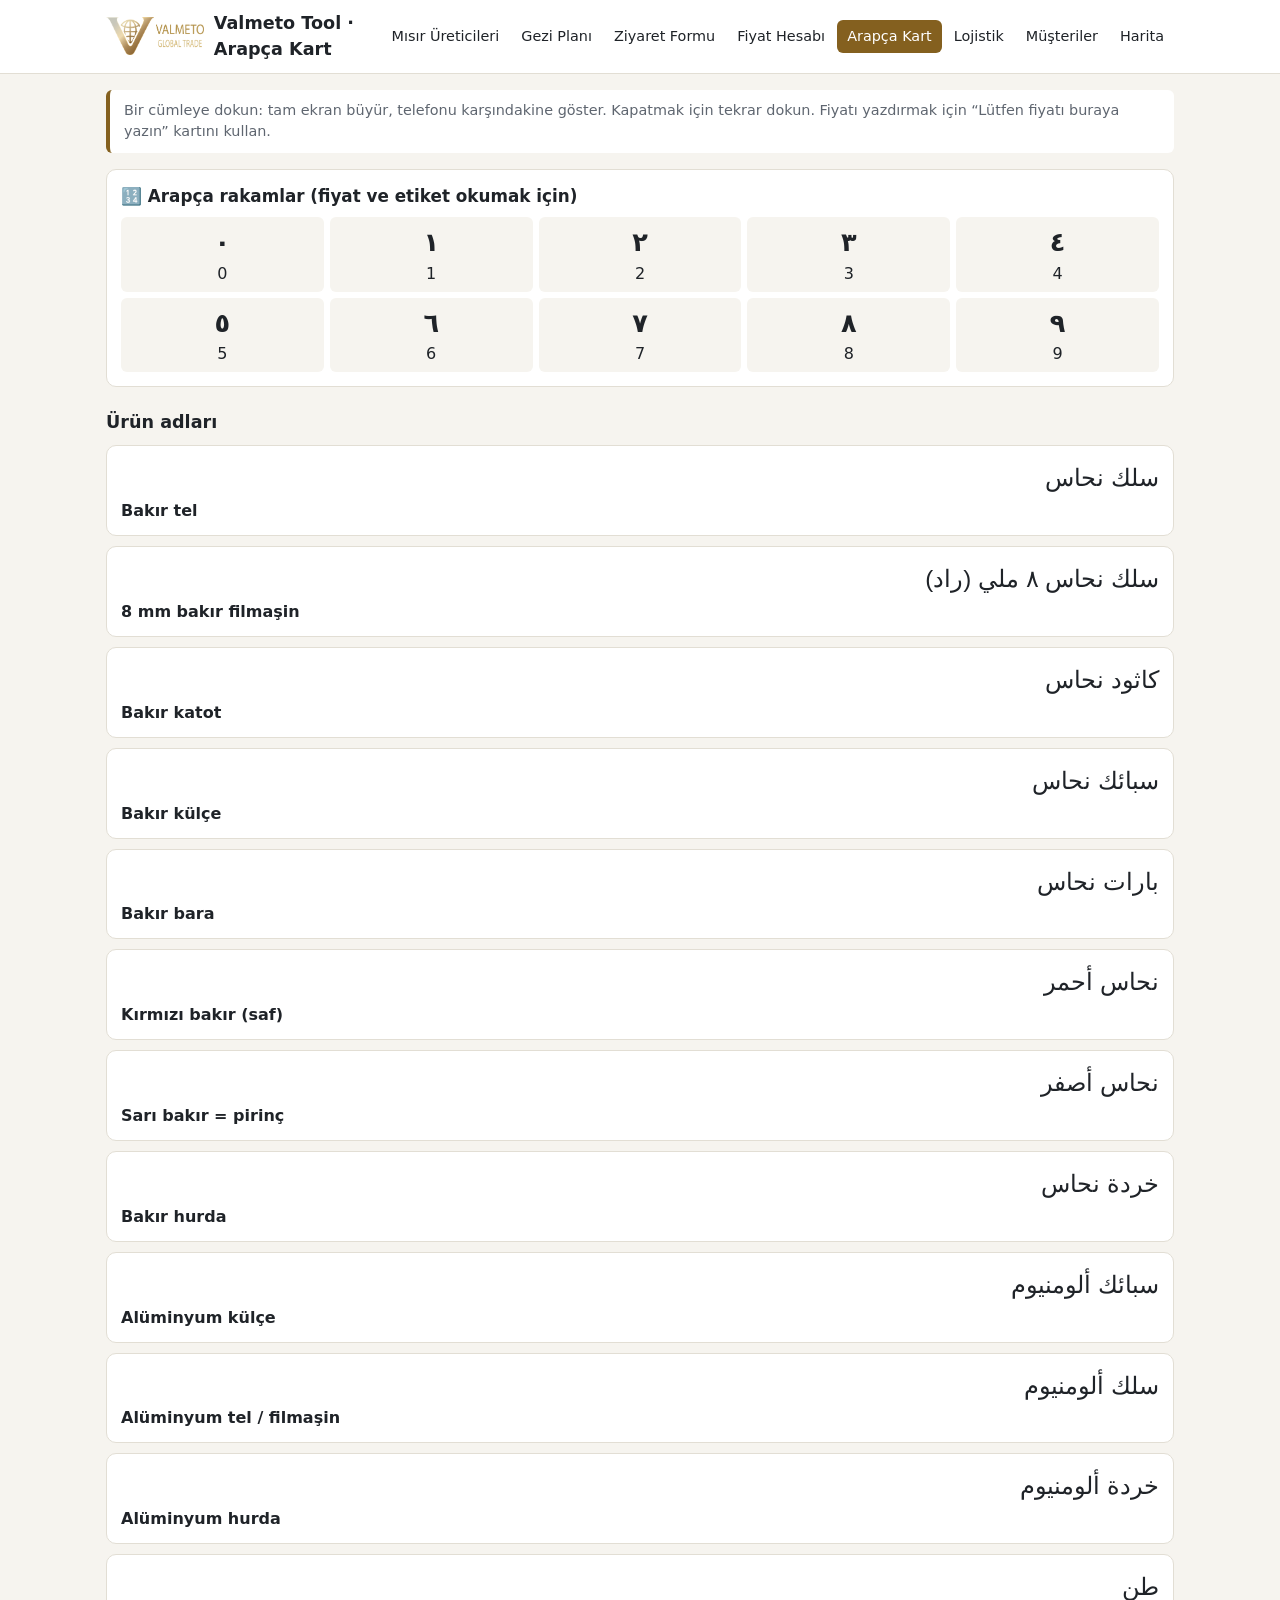
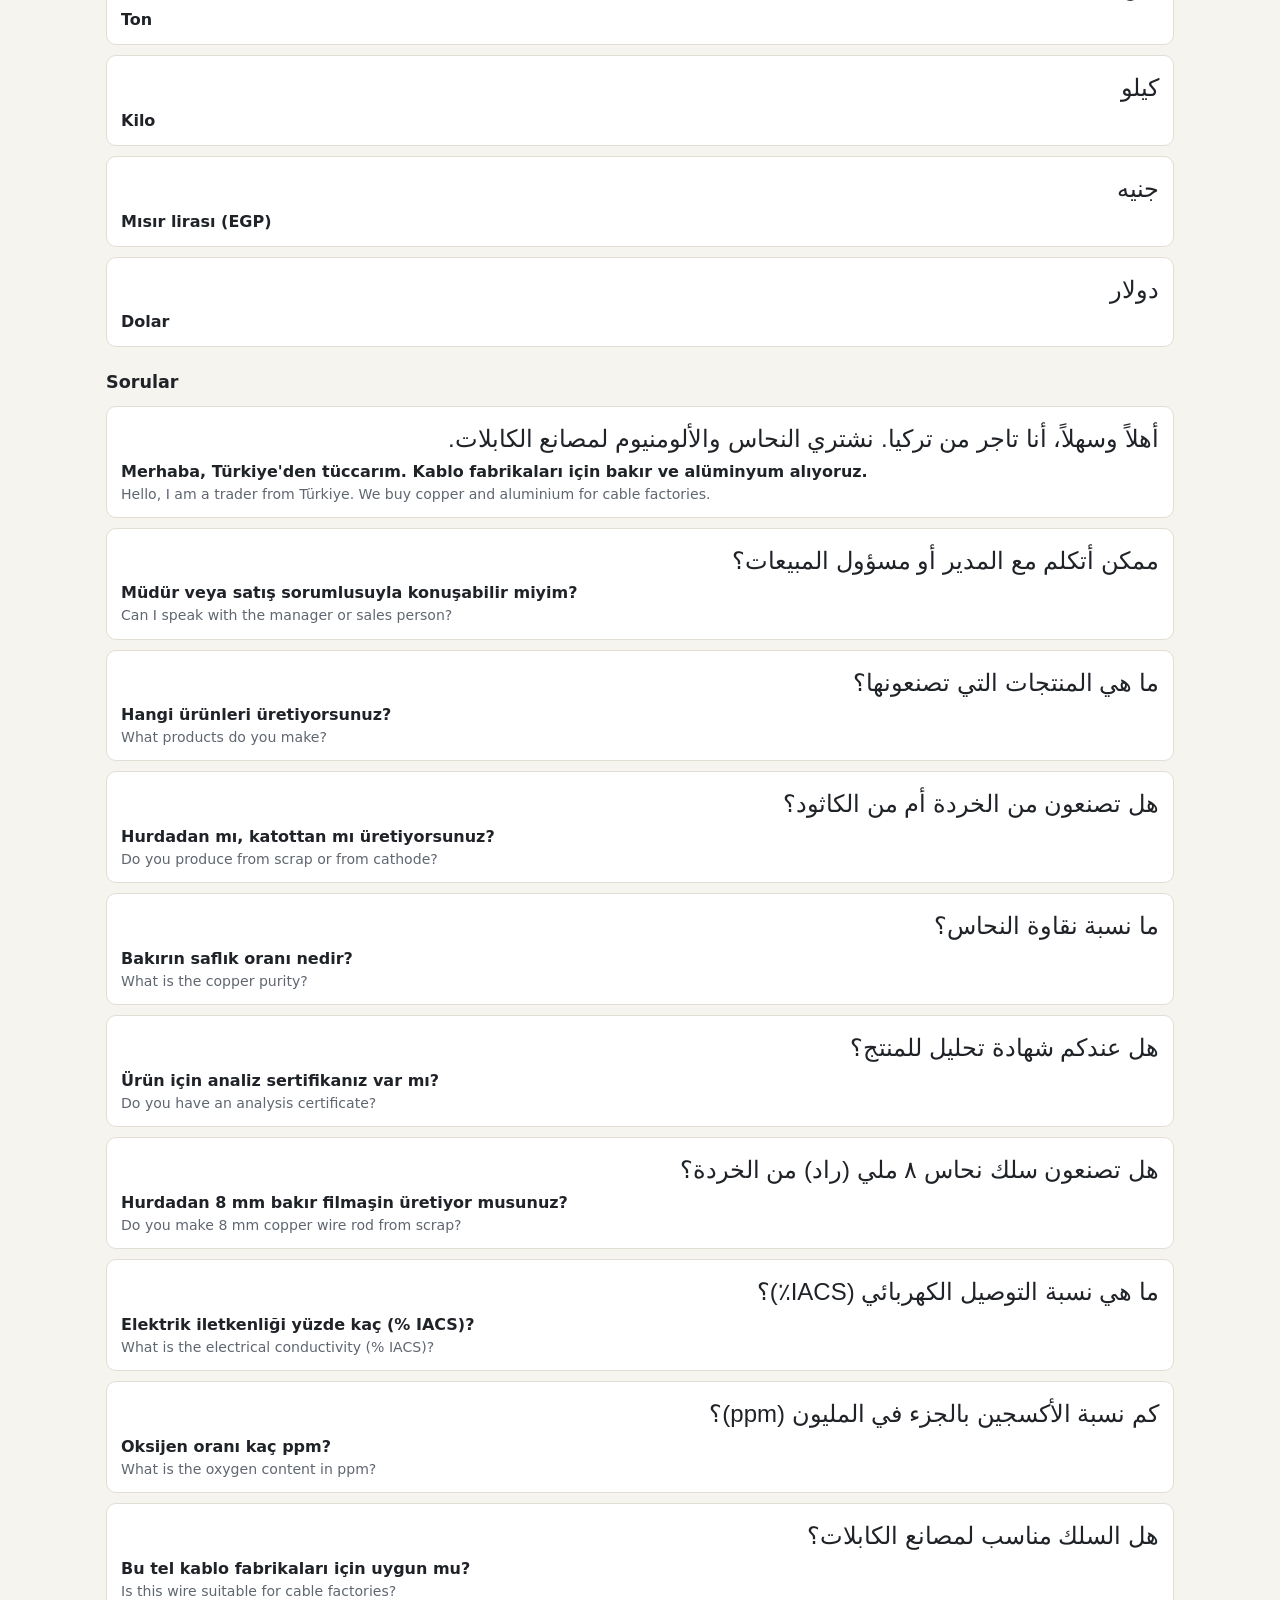
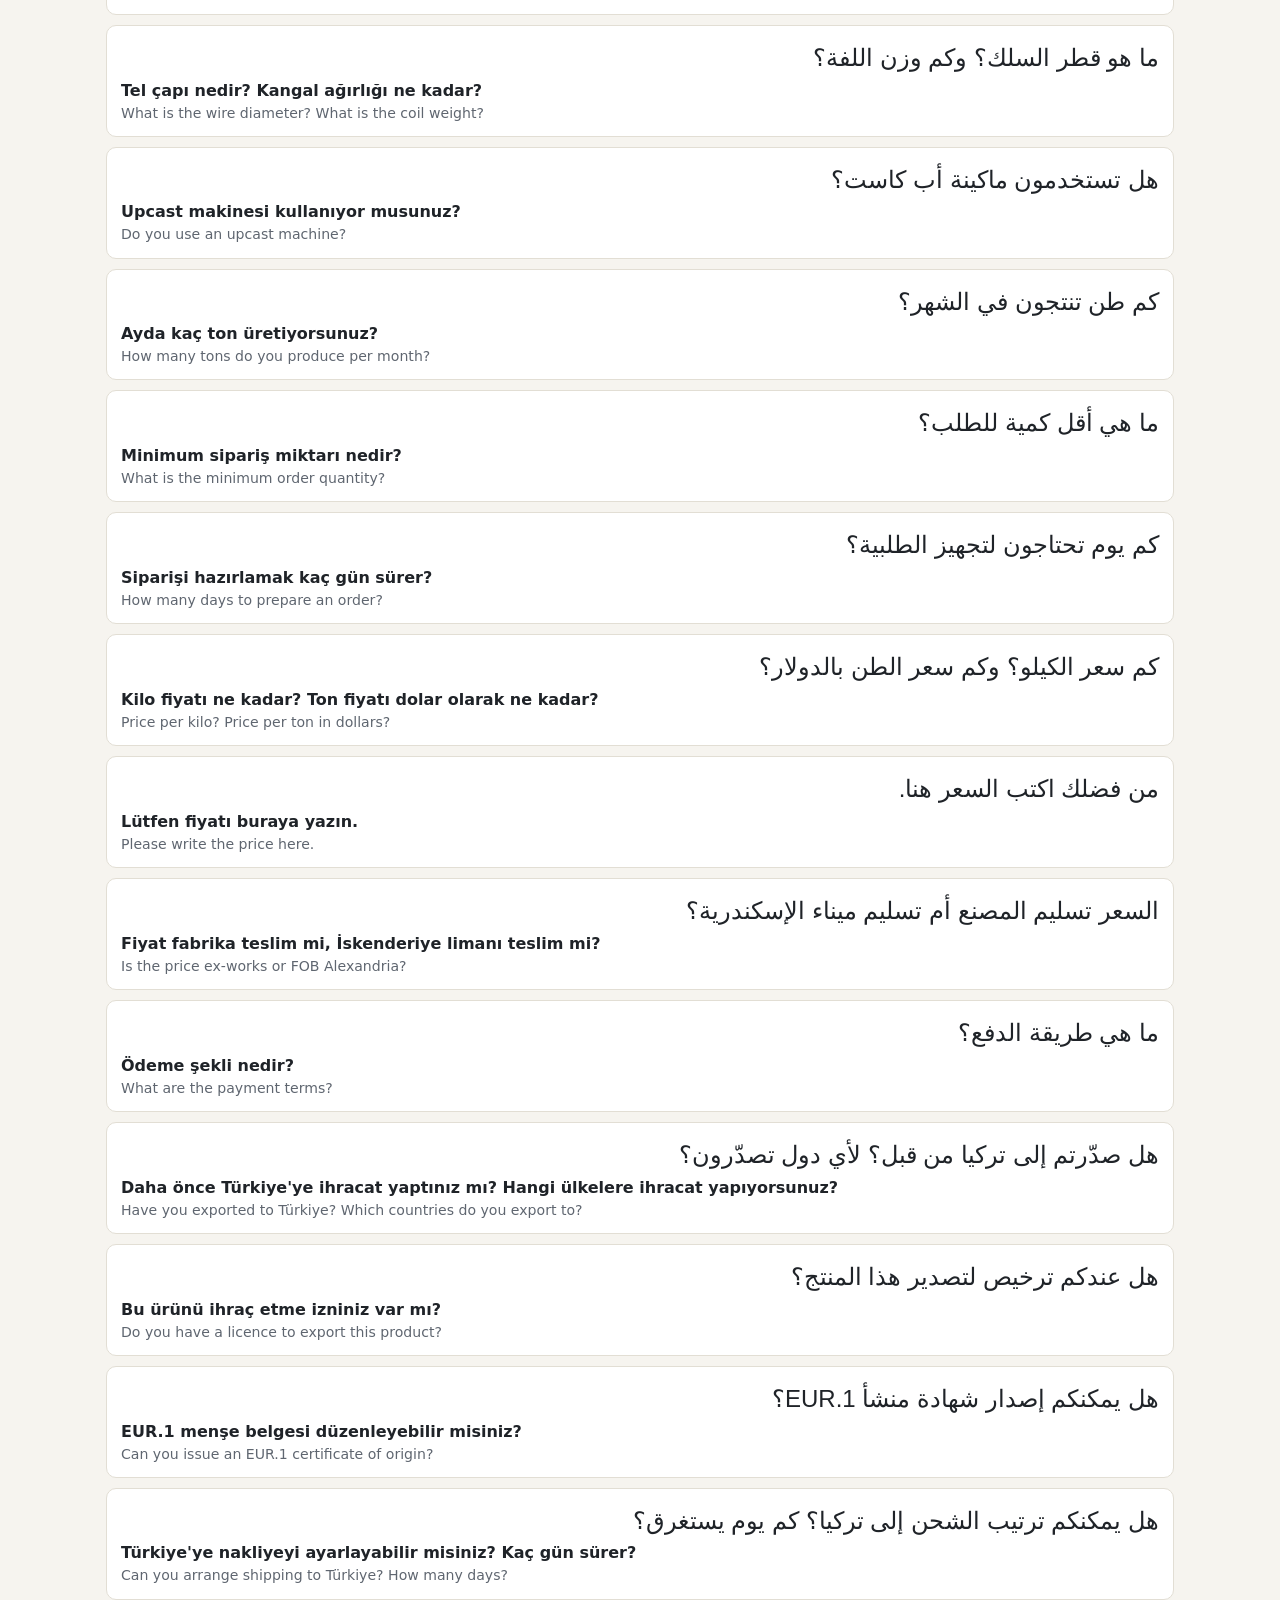
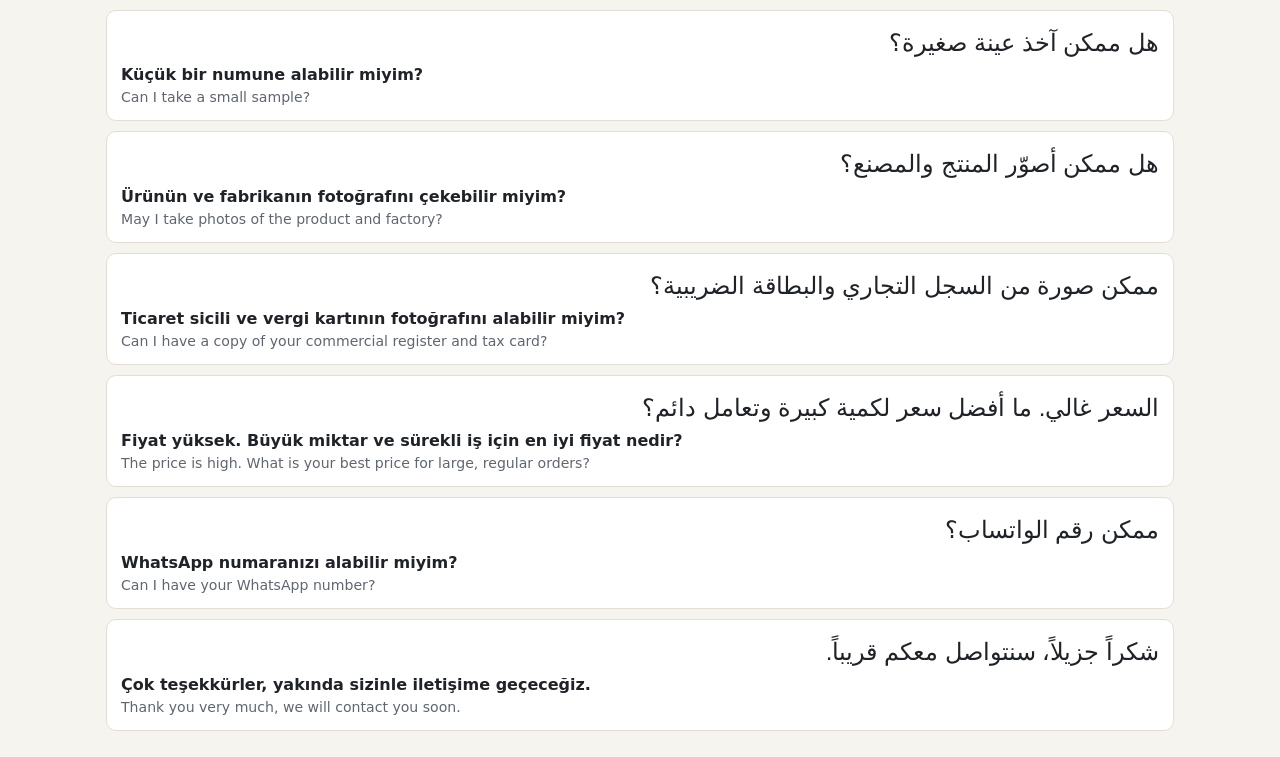
==== arapca.html @ a7db1466 "Kart içi mesaj düğmeleri kaldırıldı; mesajlar sadece en üstte Co-Authored-By: Claude Opus 5.5 <norep" ====
<!doctype html>
<html lang="tr">
<head>
<meta charset="utf-8">
<meta name="viewport" content="width=device-width, initial-scale=1">
<title>Arapça Soru Kartı</title>
<link rel="manifest" href="manifest.webmanifest?v=2">
<meta name="theme-color" content="#14171c">
<link rel="icon" href="favicon-32-v2.png" sizes="32x32" type="image/png">
<link rel="apple-touch-icon" href="apple-touch-icon-v2.png">
<meta name="apple-mobile-web-app-capable" content="yes">
<meta name="mobile-web-app-capable" content="yes">
<meta name="apple-mobile-web-app-title" content="Valmeto">
<meta name="apple-mobile-web-app-status-bar-style" content="black-translucent">
<link rel="stylesheet" href="style.css?v=39">
<style>
  .phrase { background: var(--surface); border: 1px solid var(--border); border-radius: 10px; padding: 12px 14px; margin-bottom: 10px; cursor: pointer; }
  .phrase .tr { font-weight: 600; }
  .phrase .en { color: var(--muted); font-size: .88rem; }
  #big { position: fixed; inset: 0; background: var(--surface); z-index: 2000; display: none; flex-direction: column; justify-content: center; padding: 24px; gap: 18px; }
  #big.on { display: flex; }
  #big .ar { font-size: clamp(2rem, 8vw, 3.4rem); }
  #big .tr { font-size: 1.1rem; color: var(--muted); }
  .digits { display: grid; grid-template-columns: repeat(5, 1fr); gap: 6px; text-align: center; }
  .digits div { background: var(--bg); border-radius: 6px; padding: 6px; }
  .digits b { display: block; font-size: 1.6rem; }
</style>
</head>
<body>
<header class="top"><div class="inner">
  <h1>Valmeto Tool · Arapça Kart</h1>
  <nav id="nav"></nav>
</div></header>
<main>
  <div class="warning" style="border-left-color:var(--accent)">Bir cümleye dokun: tam ekran büyür, telefonu karşındakine göster. Kapatmak için tekrar dokun. Fiyatı yazdırmak için “Lütfen fiyatı buraya yazın” kartını kullan.</div>

  <div class="section">
    <h2>🔢 Arapça rakamlar (fiyat ve etiket okumak için)</h2>
    <div class="digits" id="digits"></div>
  </div>

  <h2 class="group-h">Ürün adları</h2>
  <div id="products"></div>
  <h2 class="group-h">Sorular</h2>
  <div id="phrases"></div>
</main>
<div id="big" role="dialog" aria-label="Büyük gösterim"><div class="ar" id="bigAr"></div><div class="tr" id="bigTr"></div></div>

<script src="common.js?v=39"></script>
<script>
const P = [
  ["أهلاً وسهلاً، أنا تاجر من تركيا. نشتري النحاس والألومنيوم لمصانع الكابلات.", "Merhaba, Türkiye'den tüccarım. Kablo fabrikaları için bakır ve alüminyum alıyoruz.", "Hello, I am a trader from Türkiye. We buy copper and aluminium for cable factories."],
  ["ممكن أتكلم مع المدير أو مسؤول المبيعات؟", "Müdür veya satış sorumlusuyla konuşabilir miyim?", "Can I speak with the manager or sales person?"],
  ["ما هي المنتجات التي تصنعونها؟", "Hangi ürünleri üretiyorsunuz?", "What products do you make?"],
  ["هل تصنعون من الخردة أم من الكاثود؟", "Hurdadan mı, katottan mı üretiyorsunuz?", "Do you produce from scrap or from cathode?"],
  ["ما نسبة نقاوة النحاس؟", "Bakırın saflık oranı nedir?", "What is the copper purity?"],
  ["هل عندكم شهادة تحليل للمنتج؟", "Ürün için analiz sertifikanız var mı?", "Do you have an analysis certificate?"],
  ["هل تصنعون سلك نحاس ٨ ملي (راد) من الخردة؟", "Hurdadan 8 mm bakır filmaşin üretiyor musunuz?", "Do you make 8 mm copper wire rod from scrap?"],
  ["ما هي نسبة التوصيل الكهربائي (IACS٪)؟", "Elektrik iletkenliği yüzde kaç (% IACS)?", "What is the electrical conductivity (% IACS)?"],
  ["كم نسبة الأكسجين بالجزء في المليون (ppm)؟", "Oksijen oranı kaç ppm?", "What is the oxygen content in ppm?"],
  ["هل السلك مناسب لمصانع الكابلات؟", "Bu tel kablo fabrikaları için uygun mu?", "Is this wire suitable for cable factories?"],
  ["ما هو قطر السلك؟ وكم وزن اللفة؟", "Tel çapı nedir? Kangal ağırlığı ne kadar?", "What is the wire diameter? What is the coil weight?"],
  ["هل تستخدمون ماكينة أب كاست؟", "Upcast makinesi kullanıyor musunuz?", "Do you use an upcast machine?"],
  ["كم طن تنتجون في الشهر؟", "Ayda kaç ton üretiyorsunuz?", "How many tons do you produce per month?"],
  ["ما هي أقل كمية للطلب؟", "Minimum sipariş miktarı nedir?", "What is the minimum order quantity?"],
  ["كم يوم تحتاجون لتجهيز الطلبية؟", "Siparişi hazırlamak kaç gün sürer?", "How many days to prepare an order?"],
  ["كم سعر الكيلو؟ وكم سعر الطن بالدولار؟", "Kilo fiyatı ne kadar? Ton fiyatı dolar olarak ne kadar?", "Price per kilo? Price per ton in dollars?"],
  ["من فضلك اكتب السعر هنا.", "Lütfen fiyatı buraya yazın.", "Please write the price here."],
  ["السعر تسليم المصنع أم تسليم ميناء الإسكندرية؟", "Fiyat fabrika teslim mi, İskenderiye limanı teslim mi?", "Is the price ex-works or FOB Alexandria?"],
  ["ما هي طريقة الدفع؟", "Ödeme şekli nedir?", "What are the payment terms?"],
  ["هل صدّرتم إلى تركيا من قبل؟ لأي دول تصدّرون؟", "Daha önce Türkiye'ye ihracat yaptınız mı? Hangi ülkelere ihracat yapıyorsunuz?", "Have you exported to Türkiye? Which countries do you export to?"],
  ["هل عندكم ترخيص لتصدير هذا المنتج؟", "Bu ürünü ihraç etme izniniz var mı?", "Do you have a licence to export this product?"],
  ["هل يمكنكم إصدار شهادة منشأ EUR.1؟", "EUR.1 menşe belgesi düzenleyebilir misiniz?", "Can you issue an EUR.1 certificate of origin?"],
  ["هل يمكنكم ترتيب الشحن إلى تركيا؟ كم يوم يستغرق؟", "Türkiye'ye nakliyeyi ayarlayabilir misiniz? Kaç gün sürer?", "Can you arrange shipping to Türkiye? How many days?"],
  ["هل ممكن آخذ عينة صغيرة؟", "Küçük bir numune alabilir miyim?", "Can I take a small sample?"],
  ["هل ممكن أصوّر المنتج والمصنع؟", "Ürünün ve fabrikanın fotoğrafını çekebilir miyim?", "May I take photos of the product and factory?"],
  ["ممكن صورة من السجل التجاري والبطاقة الضريبية؟", "Ticaret sicili ve vergi kartının fotoğrafını alabilir miyim?", "Can I have a copy of your commercial register and tax card?"],
  ["السعر غالي. ما أفضل سعر لكمية كبيرة وتعامل دائم؟", "Fiyat yüksek. Büyük miktar ve sürekli iş için en iyi fiyat nedir?", "The price is high. What is your best price for large, regular orders?"],
  ["ممكن رقم الواتساب؟", "WhatsApp numaranızı alabilir miyim?", "Can I have your WhatsApp number?"],
  ["شكراً جزيلاً، سنتواصل معكم قريباً.", "Çok teşekkürler, yakında sizinle iletişime geçeceğiz.", "Thank you very much, we will contact you soon."]
];
const PROD = [
  ["سلك نحاس", "Bakır tel"], ["سلك نحاس ٨ ملي (راد)", "8 mm bakır filmaşin"], ["كاثود نحاس", "Bakır katot"],
  ["سبائك نحاس", "Bakır külçe"], ["بارات نحاس", "Bakır bara"], ["نحاس أحمر", "Kırmızı bakır (saf)"], ["نحاس أصفر", "Sarı bakır = pirinç"],
  ["خردة نحاس", "Bakır hurda"], ["سبائك ألومنيوم", "Alüminyum külçe"], ["سلك ألومنيوم", "Alüminyum tel / filmaşin"], ["خردة ألومنيوم", "Alüminyum hurda"],
  ["طن", "Ton"], ["كيلو", "Kilo"], ["جنيه", "Mısır lirası (EGP)"], ["دولار", "Dolar"]
];
const card = ([ar, tr, en]) => `<div class="phrase" data-ar="${esc(ar)}" data-tr="${esc(tr)}"><div class="ar">${esc(ar)}</div><div class="tr">${esc(tr)}</div>${en ? `<div class="en">${esc(en)}</div>` : ""}</div>`;
document.getElementById("phrases").innerHTML = P.map(card).join("");
document.getElementById("products").innerHTML = PROD.map(card).join("");
document.getElementById("digits").innerHTML = "٠١٢٣٤٥٦٧٨٩".split("").map((d, i) => `<div><b>${d}</b>${i}</div>`).join("");
const big = document.getElementById("big");
document.querySelector("main").onclick = e => {
  const p = e.target.closest(".phrase"); if (!p) return;
  document.getElementById("bigAr").textContent = p.dataset.ar; document.getElementById("bigTr").textContent = p.dataset.tr;
  big.classList.add("on");
};
big.onclick = () => big.classList.remove("on");
</script>
</body>
</html>
---- style.css ----
:root {
  --bg: #f6f4ef; --surface: #ffffff; --text: #1f2328; --muted: #5f6670;
  --border: #e2ded4; --accent: #84601f;
  --al: #6b7a8f; --al-bg: #e8edf3; --cu: #b5562a; --cu-bg: #f8e9e0;
  --ok: #2e7d4f; --warn: #a86a00;
}
@media (prefers-color-scheme: dark) {
  :root {
    --bg: #15171a; --surface: #1e2126; --text: #e8e6e1; --muted: #9aa1aa;
    --border: #33373e; --accent: #d9b46a;
    --al: #a9b6c8; --al-bg: #2a313b; --cu: #e8885a; --cu-bg: #3a2a22;
    --ok: #6fcf97; --warn: #f2b84b;
  }
}
* { box-sizing: border-box; }
body { margin: 0; font-family: system-ui, -apple-system, "Segoe UI", Roboto, sans-serif; background: var(--bg); color: var(--text); line-height: 1.5; }
a { color: var(--accent); }
header.top { background: var(--surface); border-bottom: 1px solid var(--border); position: sticky; top: 0; z-index: 1000; }
.top .inner { max-width: 1100px; margin: 0 auto; padding: 10px 16px; display: flex; gap: 16px; align-items: center; flex-wrap: wrap; }
.top h1 { font-size: 1.1rem; margin: 0; flex: 1; min-width: 200px; }
nav a { text-decoration: none; padding: 6px 12px; border-radius: 6px; color: var(--text); font-weight: 500; }
nav a.active { background: var(--accent); color: #fff; }
main { max-width: 1100px; margin: 0 auto; padding: 16px; }
.warning { background: var(--surface); border-left: 4px solid var(--warn); padding: 10px 14px; border-radius: 6px; font-size: .9rem; color: var(--muted); margin-bottom: 16px; }
.toolbar { display: flex; gap: 8px; flex-wrap: wrap; margin-bottom: 16px; }
.toolbar input, .toolbar select, button { font: inherit; padding: 8px 12px; border: 1px solid var(--border); border-radius: 6px; background: var(--surface); color: var(--text); }
.toolbar input { flex: 1; min-width: 180px; }
button { cursor: pointer; }
button.primary { background: var(--accent); color: #fff; border-color: var(--accent); }
.grid { display: grid; grid-template-columns: repeat(auto-fill, minmax(min(320px, 100%), 1fr)); gap: 14px; }
.card { background: var(--surface); border: 1px solid var(--border); border-radius: 10px; padding: 14px; display: flex; flex-direction: column; gap: 8px; }
.card h2 { font-size: 1.02rem; margin: 0; }
.tags { display: flex; gap: 6px; flex-wrap: wrap; }
.tag { font-size: .75rem; padding: 2px 8px; border-radius: 99px; font-weight: 600; }
.tag.aluminyum { background: var(--al-bg); color: var(--al); }
.tag.bakir { background: var(--cu-bg); color: var(--cu); }
.tag.ok { color: var(--ok); border: 1px solid currentColor; }
.tag.unv { color: var(--warn); border: 1px solid currentColor; }
.tag.visited { background: var(--ok); color: #fff; }
.meta { font-size: .88rem; color: var(--muted); }
.contacts { font-size: .9rem; }
.contacts a { word-break: break-all; }
ul.products { margin: 0; padding-left: 18px; font-size: .9rem; }
.actions { display: flex; gap: 6px; flex-wrap: wrap; margin-top: auto; }
.actions a, .actions button { font-size: .85rem; padding: 6px 10px; border: 1px solid var(--border); border-radius: 6px; text-decoration: none; background: var(--surface); color: var(--text); }
details.visit { border-top: 1px dashed var(--border); padding-top: 8px; }
details.visit summary { cursor: pointer; font-weight: 600; font-size: .9rem; }
.visit label { display: block; font-size: .8rem; color: var(--muted); margin-top: 6px; }
.visit input, .visit textarea, .visit select { width: 100%; font: inherit; padding: 6px 8px; border: 1px solid var(--border); border-radius: 6px; background: var(--bg); color: var(--text); }
.visit .row { display: grid; grid-template-columns: 1fr 1fr; gap: 8px; }
#map { height: calc(100vh - 160px); min-height: 420px; border-radius: 10px; border: 1px solid var(--border); }
.legend { display: flex; gap: 14px; flex-wrap: wrap; font-size: .9rem; margin-bottom: 10px; align-items: center; }
.dot { display: inline-block; width: 12px; height: 12px; border-radius: 50%; margin-right: 5px; vertical-align: middle; border: 2px solid #fff; box-shadow: 0 0 0 1px #0003; }
.leaflet-popup-content { font-size: .88rem; }
.leaflet-popup-content h3 { margin: 0 0 4px; font-size: .95rem; }
footer { max-width: 1100px; margin: 0 auto; padding: 16px; font-size: .8rem; color: var(--muted); }
@media print { header.top, .toolbar, .actions, footer { display: none; } .card { break-inside: avoid; } details.visit { display: block; } }

/* --- Valmeto Tool ekleri --- */
:root { --danger: #b3261e; --pirinc: #8a6a00; --pirinc-bg: #f6eccb; }
@media (prefers-color-scheme: dark) { :root { --danger: #ff8a80; --pirinc: #e6c35c; --pirinc-bg: #3a3320; } }
nav { display: flex; flex-wrap: wrap; gap: 2px; }
nav a { font-size: .9rem; padding: 6px 10px; }
.warning.danger { border-left-color: var(--danger); color: var(--text); }
input.mini { width: 96px; font: inherit; padding: 3px 6px; border: 1px solid var(--border); border-radius: 6px; background: var(--bg); color: var(--text); }
.group-h { margin: 22px 0 10px; font-size: 1.1rem; }
.group-h small { color: var(--muted); font-weight: 400; font-size: .85rem; }
.tag.tierA { background: #2e7d4f; color: #fff; }
.tag.tierB { background: #a86a00; color: #fff; }
.tag.tierC { background: #6b7280; color: #fff; }
.tag.src { border: 1px solid var(--border); color: var(--muted); }
.tag.pirinc { background: var(--pirinc-bg); color: var(--pirinc); }
.actions a.primary-link { background: var(--accent); color: #fff; border-color: var(--accent); }
.big-btn { display: inline-block; font-size: 1rem; padding: 12px 16px; border-radius: 8px; border: 1px solid var(--accent); background: var(--accent); color: #fff; text-decoration: none; cursor: pointer; }
.big-btn.ghost { background: var(--surface); color: var(--accent); }
.section { background: var(--surface); border: 1px solid var(--border); border-radius: 10px; padding: 14px; margin-bottom: 14px; }
.section h2 { margin: 0 0 8px; font-size: 1.05rem; }
.form label { display: block; font-size: .85rem; color: var(--muted); margin-top: 10px; }
.form input, .form select, .form textarea { width: 100%; font: inherit; font-size: 16px; padding: 9px 10px; border: 1px solid var(--border); border-radius: 8px; background: var(--bg); color: var(--text); }
.form .row { display: grid; grid-template-columns: 1fr 1fr; gap: 10px; }
.chips { display: flex; flex-wrap: wrap; gap: 6px; margin-top: 4px; }
.chips label { margin: 0; display: inline-flex; align-items: center; gap: 4px; border: 1px solid var(--border); border-radius: 99px; padding: 6px 10px; color: var(--text); font-size: .9rem; background: var(--bg); }
.chips input { width: auto; }
.result { font-size: 1.05rem; padding: 10px 12px; border-radius: 8px; background: var(--bg); border: 1px dashed var(--border); margin-top: 8px; }
table.cmp { width: 100%; border-collapse: collapse; font-size: .88rem; }
table.cmp th, table.cmp td { border-bottom: 1px solid var(--border); padding: 6px; text-align: left; vertical-align: top; }
.table-wrap { overflow-x: auto; }
.photos { display: grid; grid-template-columns: repeat(auto-fill, minmax(90px, 1fr)); gap: 6px; margin-top: 8px; }
.photos figure { margin: 0; position: relative; }
.photos img { width: 100%; aspect-ratio: 1; object-fit: cover; border-radius: 6px; display: block; }
.photos button { position: absolute; top: 2px; right: 2px; padding: 0 6px; font-size: .8rem; }
.ar { font-size: 1.5rem; line-height: 1.7; direction: rtl; text-align: right; font-family: "Noto Naskh Arabic", "Geeza Pro", "Arial", sans-serif; }
.stop { display: grid; grid-template-columns: 34px 1fr; gap: 10px; padding: 10px 0; border-top: 1px dashed var(--border); }
.stop .num { width: 30px; height: 30px; border-radius: 50%; background: var(--accent); color: #fff; display: grid; place-items: center; font-weight: 700; }
@media (max-width: 520px) {
  header.top { position: static; }
  .top h1 { font-size: 1rem; }
  .form .row, .visit .row { grid-template-columns: 1fr; }
}
.top h1 { display: flex; align-items: center; gap: 10px; }
.logo { height: 38px; width: auto; display: block; }
nav a.install { border: 1px solid var(--accent); color: var(--accent); }
@media (display-mode: standalone) { header.top { padding-top: env(safe-area-inset-top); } }
@media (prefers-color-scheme: dark) {
  nav a.active, button.primary, .big-btn, .actions a.primary-link, .tag.current, .stop .num { color: #14171c !important; }
  .big-btn.ghost { color: var(--accent) !important; }
}

.meta.verify { border-top: 1px dashed var(--border); padding-top: 6px; }

.ours { font-size: .88rem; padding: 6px 8px; border-radius: 6px; background: var(--bg); }
.ours.evet b { color: var(--ok); } .ours.kismen b { color: var(--warn); } .ours.dogrulanamadi b { color: var(--danger); }

.mailtrack { display: grid; grid-template-columns: 1fr 1fr; gap: 6px 10px; padding: 8px; margin-top: 6px; border: 1px dashed var(--border); border-radius: 8px; font-size: .85rem; }
.mailtrack label { color: var(--muted); display: block; }
.mailtrack .wide { grid-column: 1 / -1; }
.mailtrack select, .mailtrack input { width: 100%; font: inherit; padding: 6px 8px; border: 1px solid var(--border); border-radius: 6px; background: var(--bg); color: var(--text); }
.mailtrack .tag { grid-column: 1 / -1; justify-self: start; }
.mailsum { display: flex; gap: 8px; flex-wrap: wrap; margin-bottom: 8px; }
.stat { background: var(--surface); border: 1px solid var(--border); border-radius: 8px; padding: 6px 10px; font-size: .8rem; }
.stat b { display: block; font-size: 1.1rem; }

/* Boşluksuz kart düzeni: kartlar kendi boyunda, sütunlar halinde üst üste dizilir */
.grid { display: block; columns: 3 300px; column-gap: 14px; }
.grid > .card { break-inside: avoid; -webkit-column-break-inside: avoid; margin: 0 0 14px; width: 100%; display: flex; }
.card .actions { margin-top: 0; }

.gochk { display: inline-flex; align-items: center; gap: 6px; font-weight: 600; font-size: .9rem; padding: 6px 10px; border: 1px solid var(--accent); border-radius: 99px; color: var(--accent); cursor: pointer; align-self: flex-start; }
.gochk input { width: 18px; height: 18px; accent-color: var(--accent); }
.group-h.contacted { color: var(--ok); }

.wa-steps { display: flex; flex-wrap: wrap; gap: 6px; align-items: center; padding: 8px; border-radius: 8px; background: var(--bg); border: 1px dashed var(--border); font-size: .85rem; }
.wa-steps b { width: 100%; }
.wa-steps button { font-size: .85rem; padding: 7px 10px; }
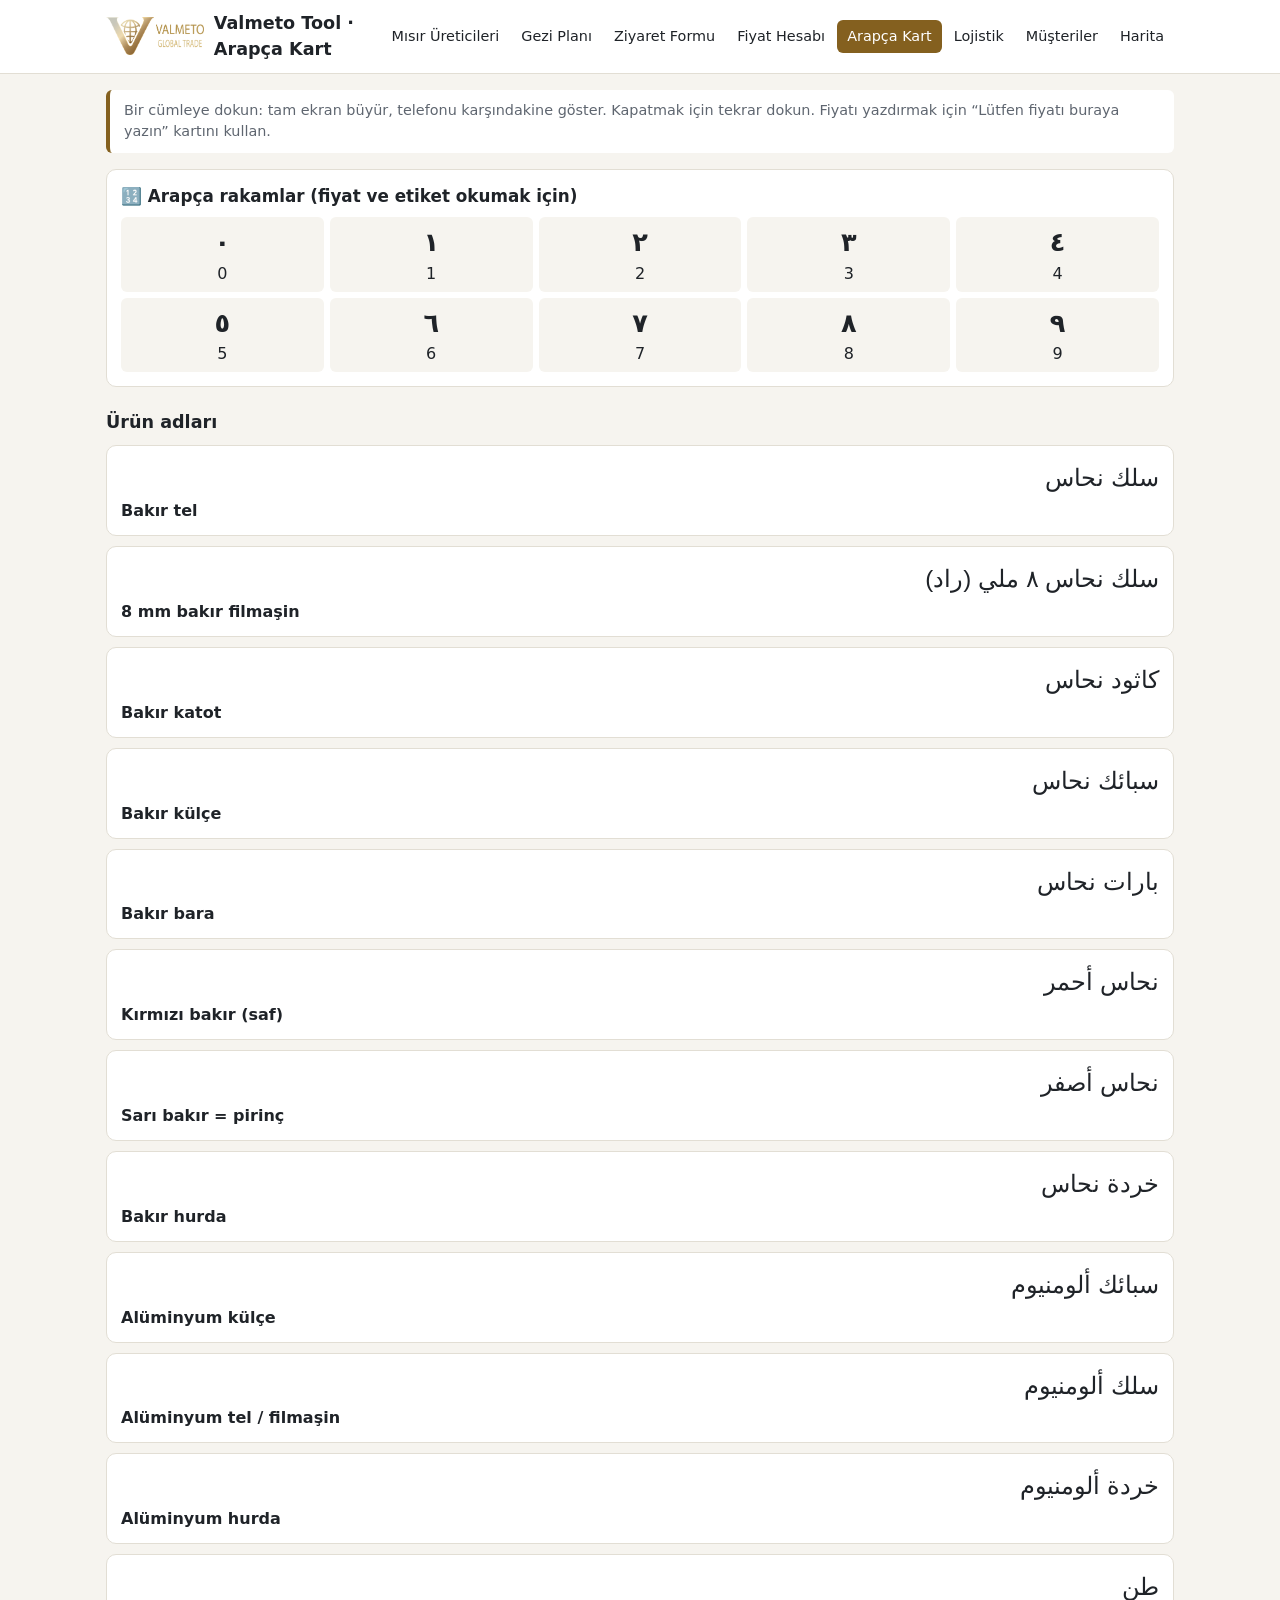
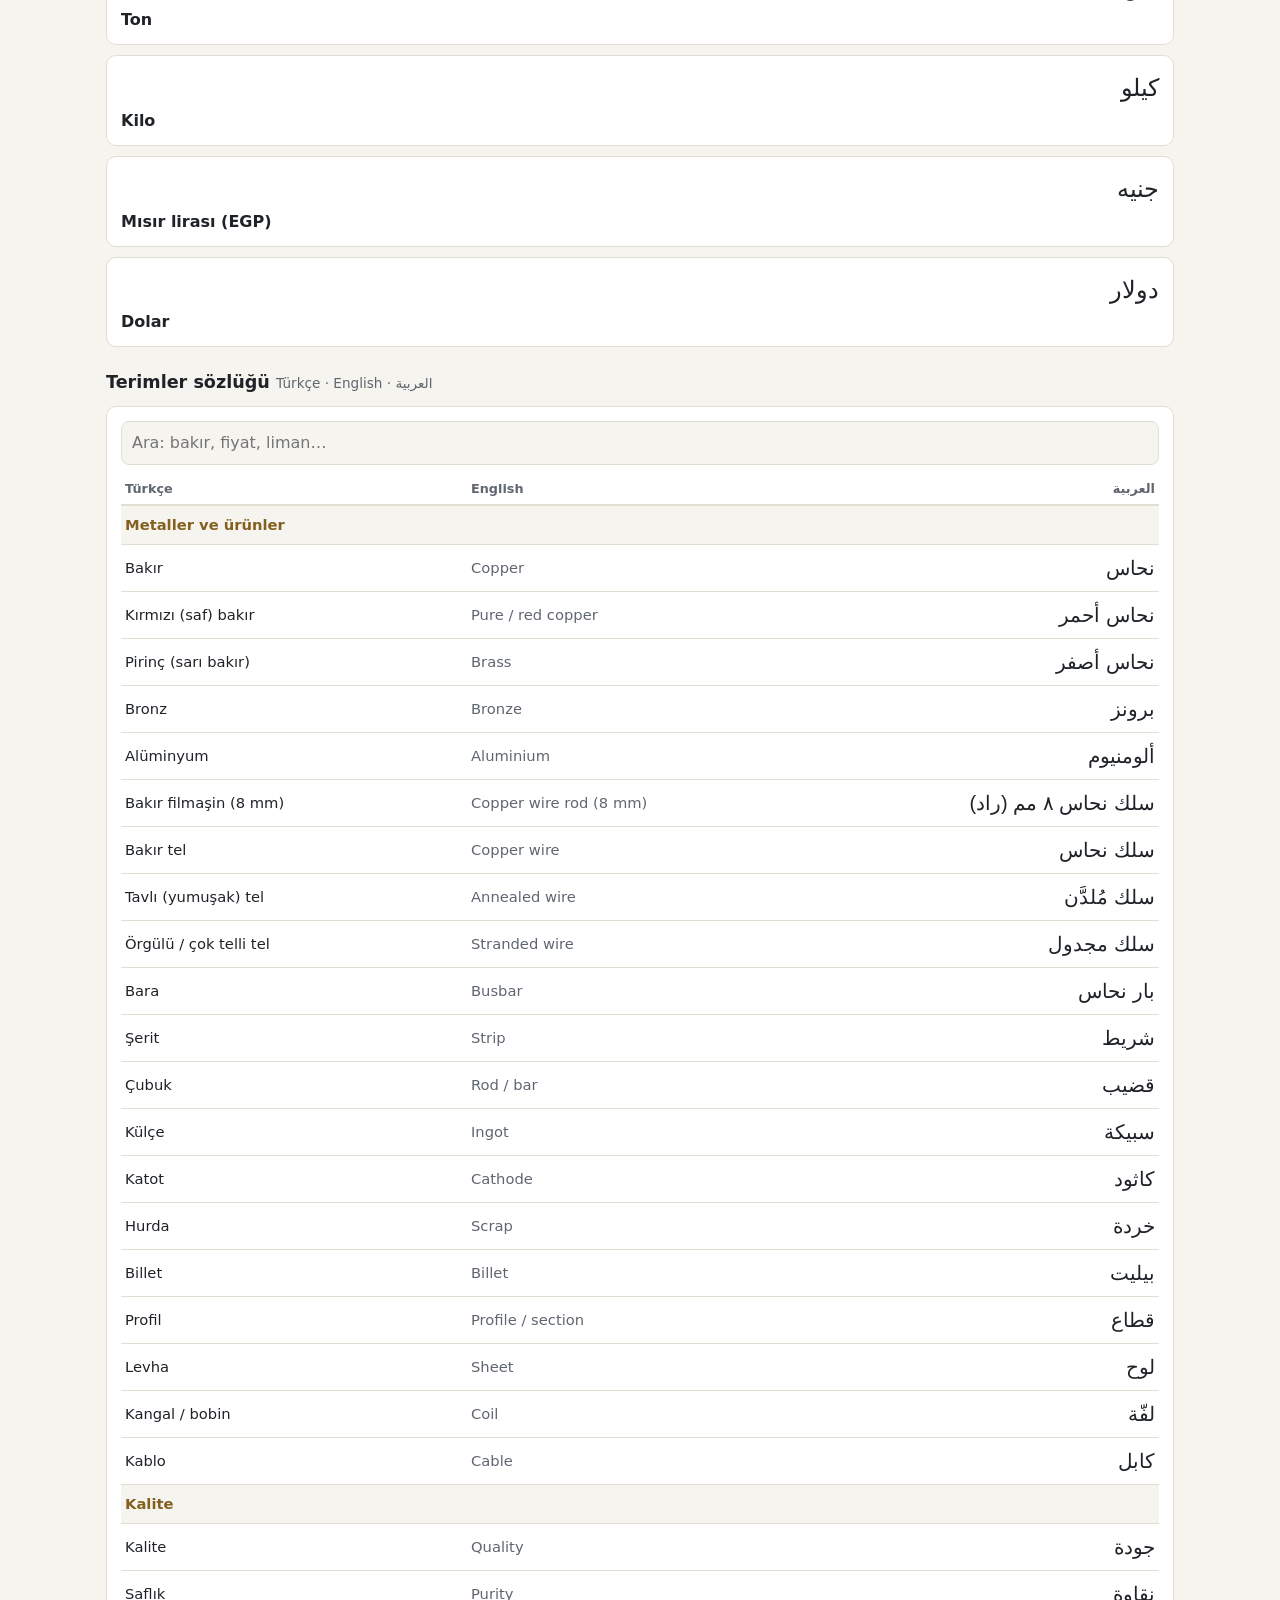
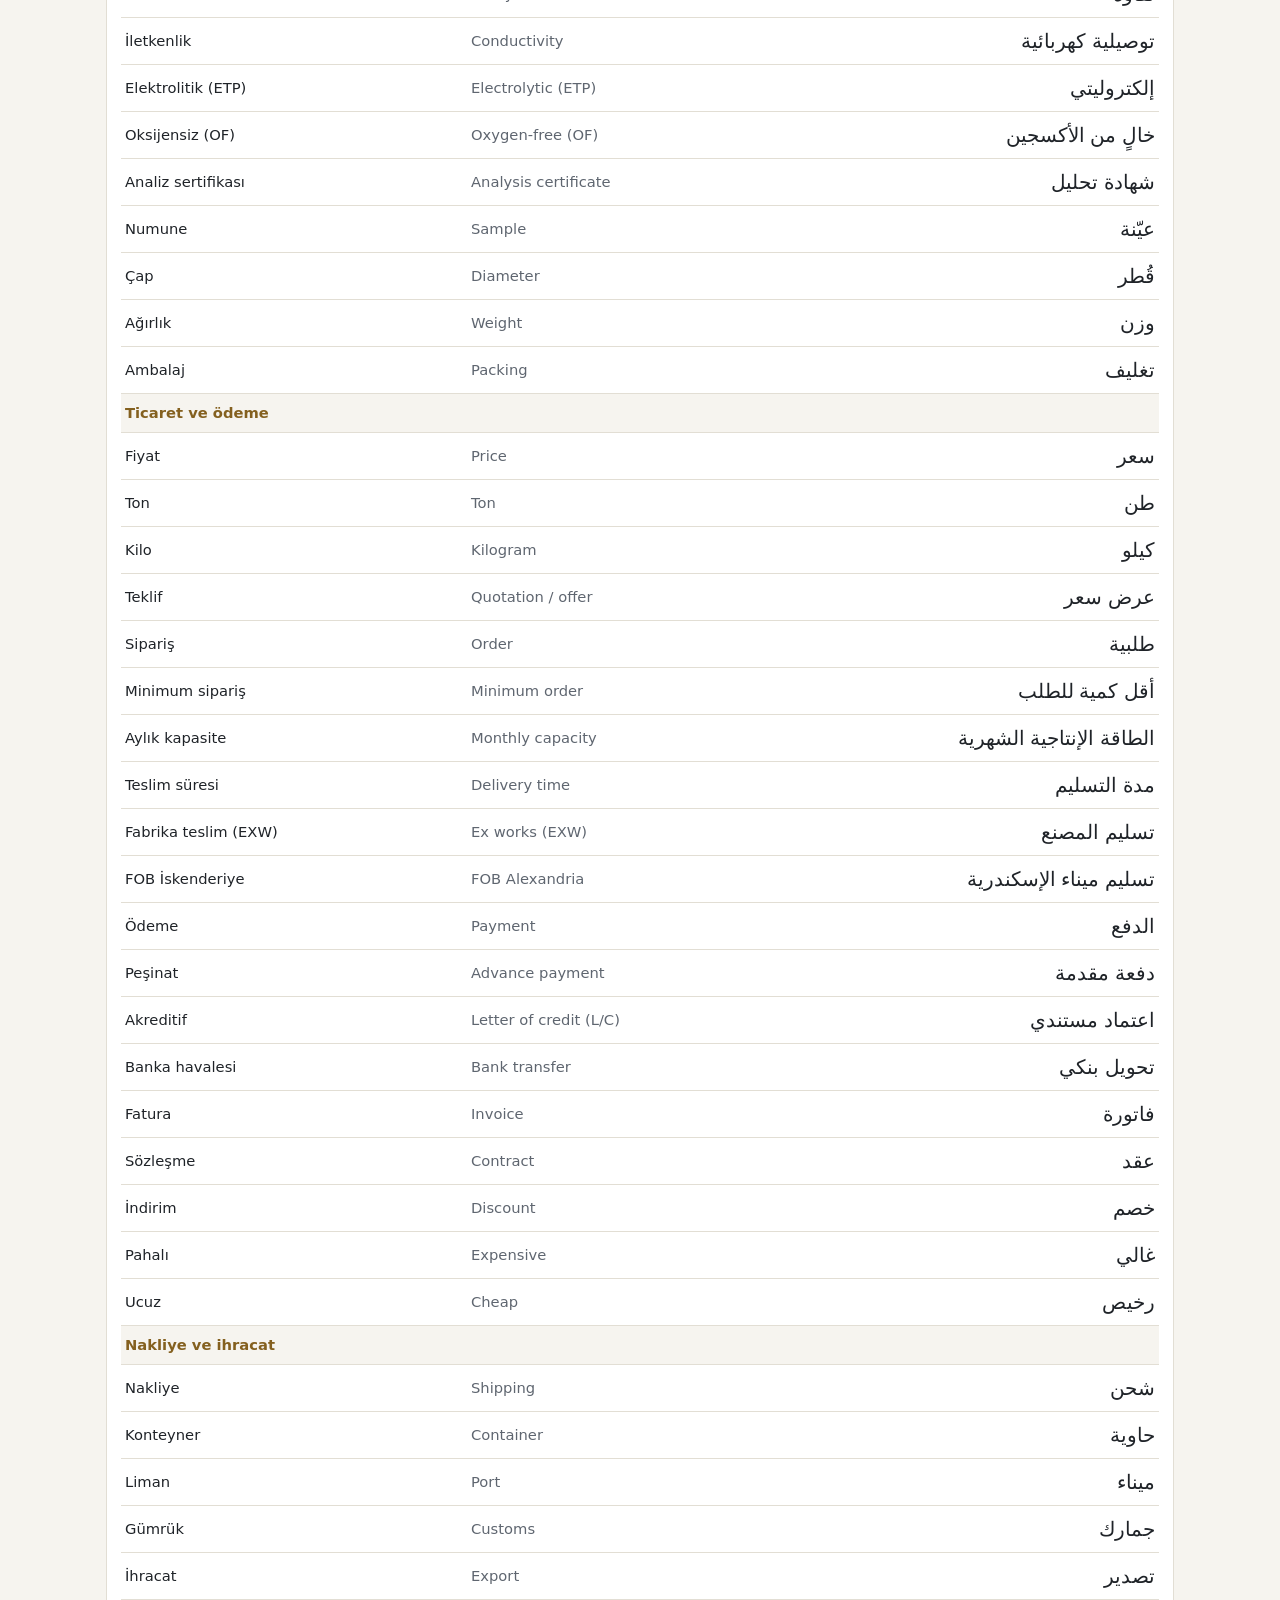
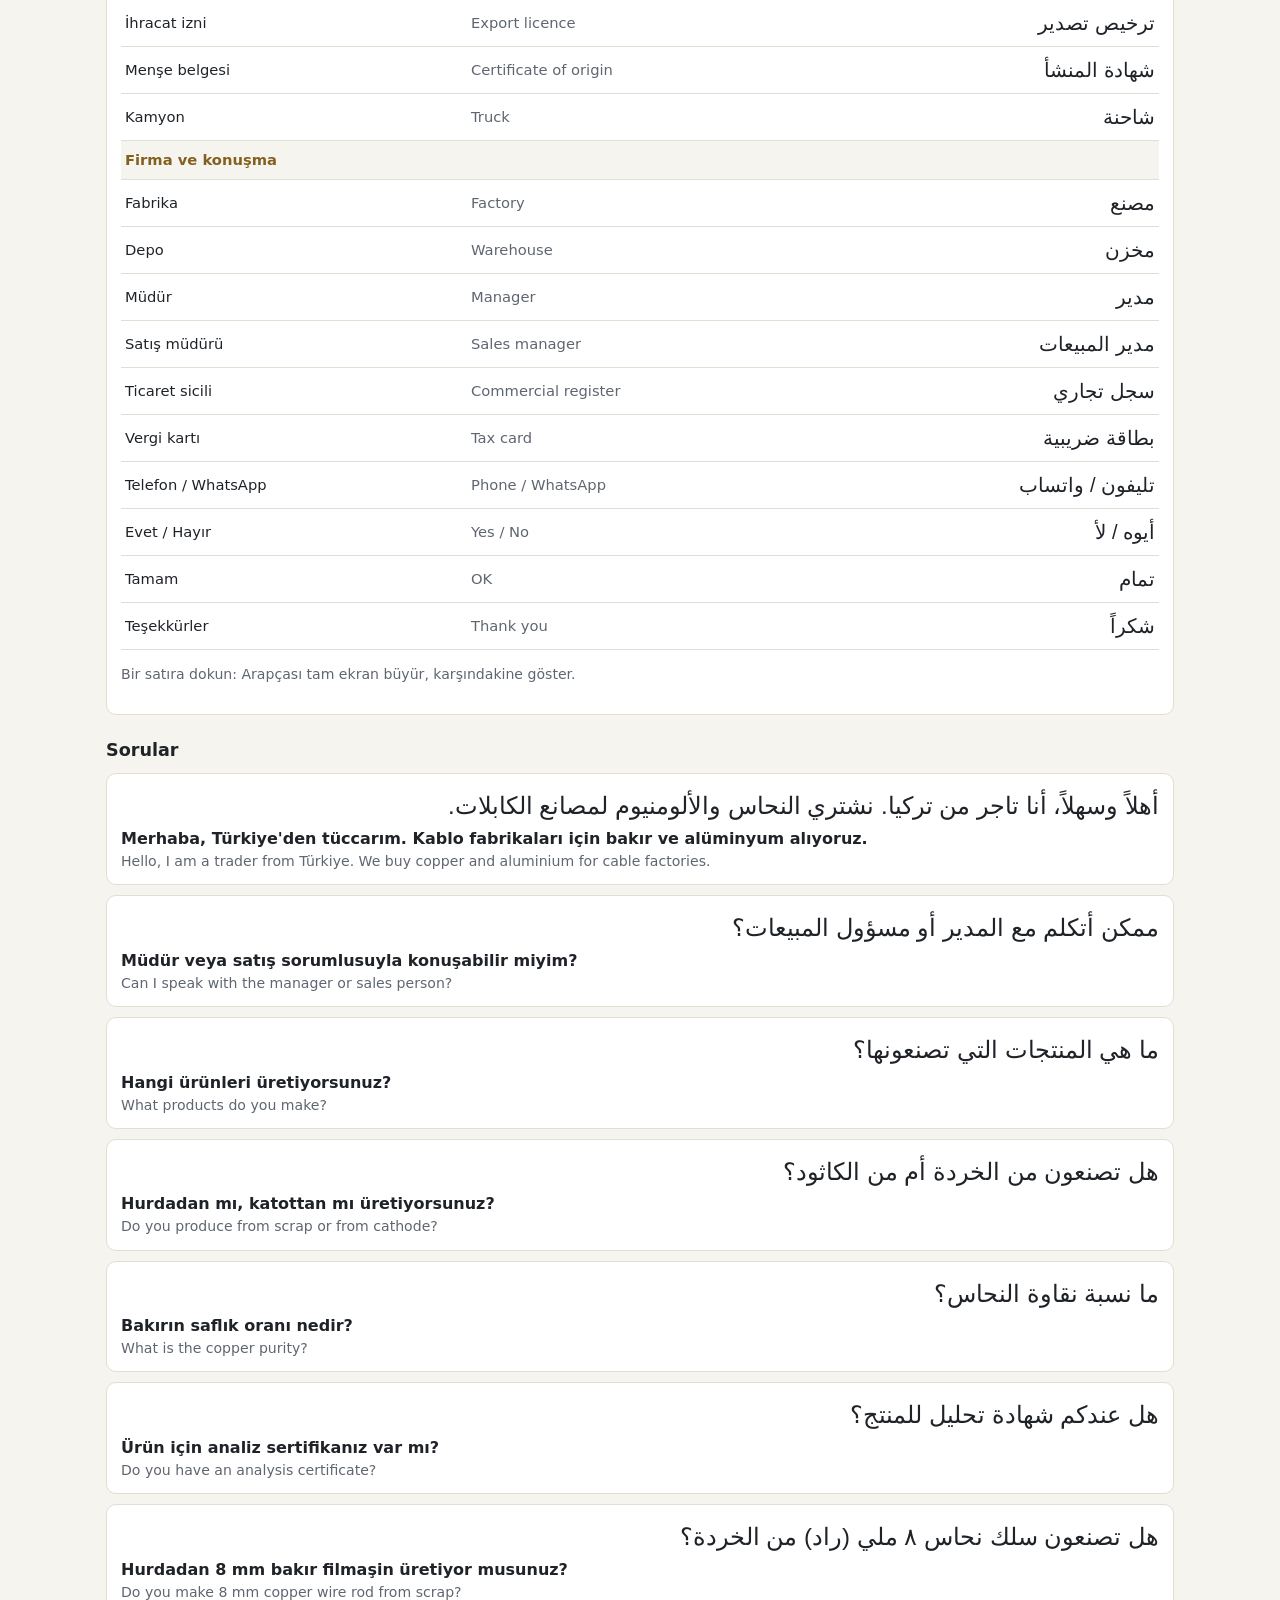
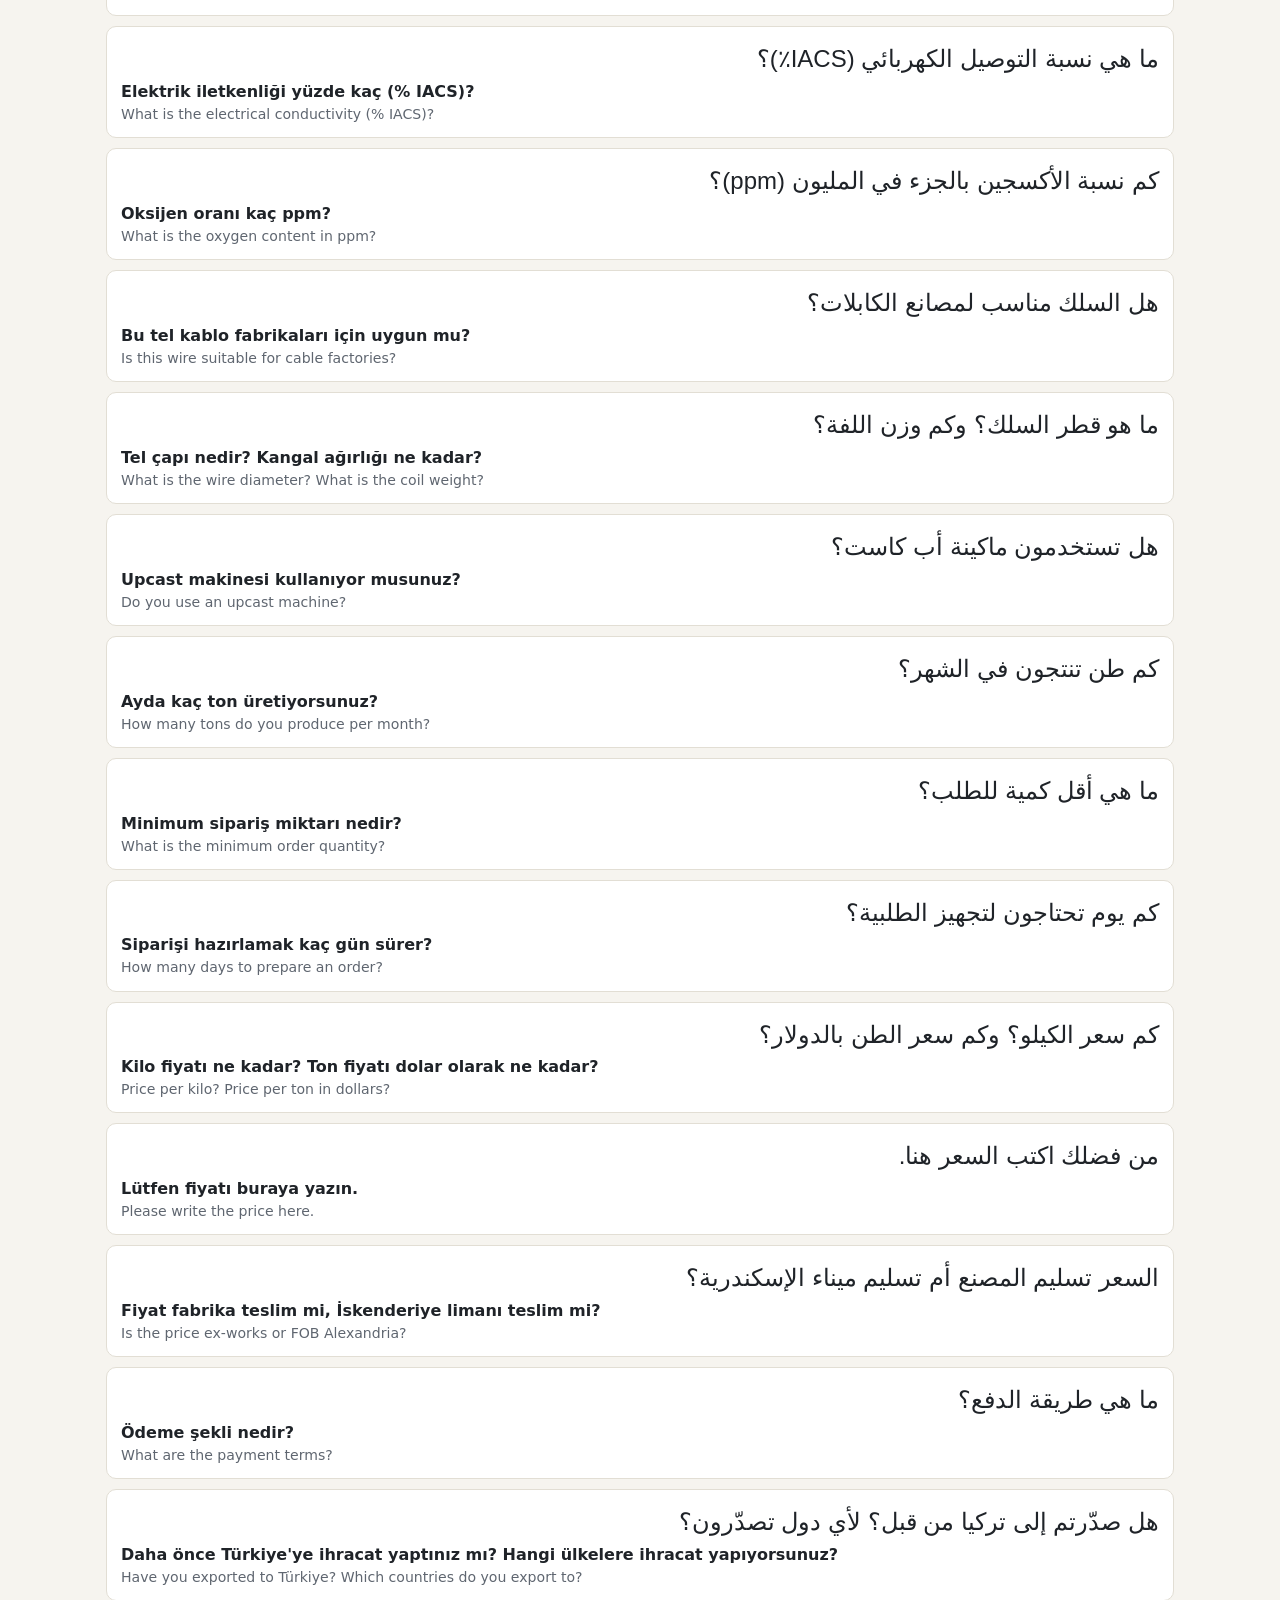
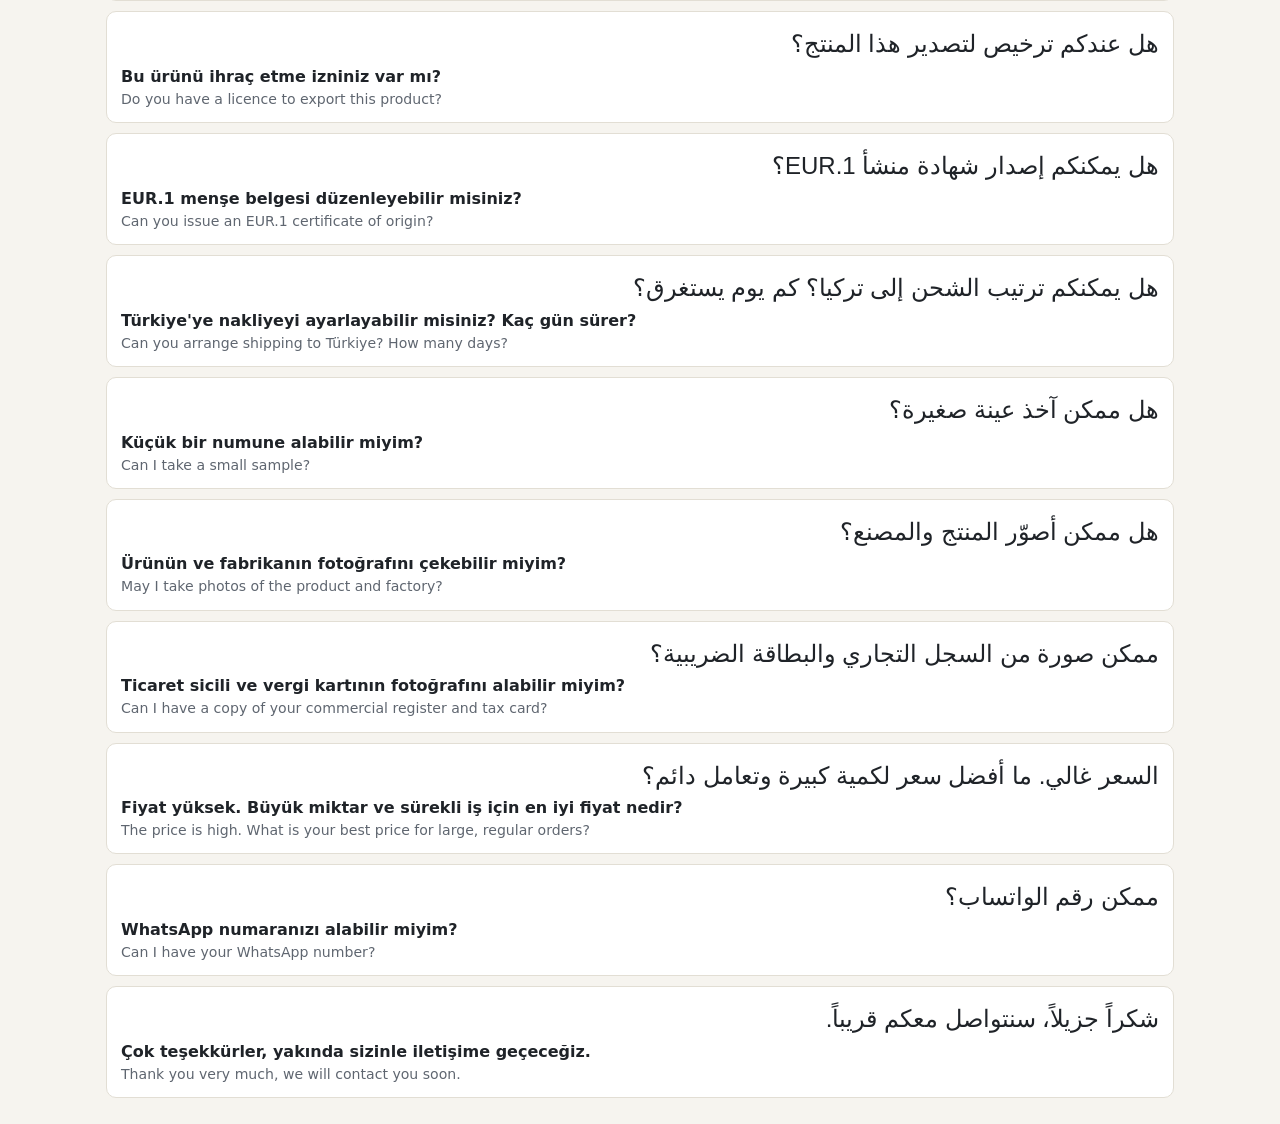
==== commit c895e2ff: "Arapça kart: Türkçe–İngilizce–Arapça terimler sözlüğü (aramalı) Co-Authored-By: Claude Opus 5.5 <nor" ====
--- a/arapca.html
+++ b/arapca.html
@@ -12,7 +12,7 @@
 <meta name="mobile-web-app-capable" content="yes">
 <meta name="apple-mobile-web-app-title" content="Valmeto">
 <meta name="apple-mobile-web-app-status-bar-style" content="black-translucent">
-<link rel="stylesheet" href="style.css?v=39">
+<link rel="stylesheet" href="style.css?v=40">
 <style>
   .phrase { background: var(--surface); border: 1px solid var(--border); border-radius: 10px; padding: 12px 14px; margin-bottom: 10px; cursor: pointer; }
   .phrase .tr { font-weight: 600; }
@@ -24,6 +24,14 @@
   .digits { display: grid; grid-template-columns: repeat(5, 1fr); gap: 6px; text-align: center; }
   .digits div { background: var(--bg); border-radius: 6px; padding: 6px; }
   .digits b { display: block; font-size: 1.6rem; }
+  .gloss-search { width: 100%; font: inherit; font-size: 16px; padding: 9px 10px; border: 1px solid var(--border); border-radius: 8px; background: var(--bg); color: var(--text); margin-bottom: 8px; }
+  table.gloss { width: 100%; border-collapse: collapse; table-layout: fixed; }
+  table.gloss th { text-align: left; font-size: .8rem; color: var(--muted); padding: 6px 4px; border-bottom: 2px solid var(--border); }
+  table.gloss th:last-child, table.gloss td.gar { text-align: right; }
+  table.gloss td { padding: 8px 4px; border-bottom: 1px solid var(--border); vertical-align: middle; font-size: .92rem; word-wrap: break-word; cursor: pointer; }
+  table.gloss td.gen { color: var(--muted); }
+  table.gloss td.gar { direction: rtl; font-size: 1.25rem; font-family: "Noto Naskh Arabic", "Geeza Pro", Arial, sans-serif; }
+  table.gloss tr.cat td { background: var(--bg); font-weight: 700; color: var(--accent); cursor: default; }
 </style>
 </head>
 <body>
@@ -41,12 +49,19 @@
 
   <h2 class="group-h">Ürün adları</h2>
   <div id="products"></div>
+  <h2 class="group-h">Terimler sözlüğü <small>Türkçe · English · العربية</small></h2>
+  <div class="section">
+    <input class="gloss-search" id="gq" type="search" placeholder="Ara: bakır, fiyat, liman…">
+    <table class="gloss"><thead><tr><th>Türkçe</th><th>English</th><th>العربية</th></tr></thead><tbody id="gloss"></tbody></table>
+    <p class="meta">Bir satıra dokun: Arapçası tam ekran büyür, karşındakine göster.</p>
+  </div>
+
   <h2 class="group-h">Sorular</h2>
   <div id="phrases"></div>
 </main>
 <div id="big" role="dialog" aria-label="Büyük gösterim"><div class="ar" id="bigAr"></div><div class="tr" id="bigTr"></div></div>
 
-<script src="common.js?v=39"></script>
+<script src="common.js?v=40"></script>
 <script>
 const P = [
   ["أهلاً وسهلاً، أنا تاجر من تركيا. نشتري النحاس والألومنيوم لمصانع الكابلات.", "Merhaba, Türkiye'den tüccarım. Kablo fabrikaları için bakır ve alüminyum alıyoruz.", "Hello, I am a trader from Türkiye. We buy copper and aluminium for cable factories."],
@@ -88,10 +103,22 @@
 const card = ([ar, tr, en]) => `<div class="phrase" data-ar="${esc(ar)}" data-tr="${esc(tr)}"><div class="ar">${esc(ar)}</div><div class="tr">${esc(tr)}</div>${en ? `<div class="en">${esc(en)}</div>` : ""}</div>`;
 document.getElementById("phrases").innerHTML = P.map(card).join("");
 document.getElementById("products").innerHTML = PROD.map(card).join("");
+const GLOSS = {"Metaller ve ürünler": [["Bakır", "Copper", "نحاس"], ["Kırmızı (saf) bakır", "Pure / red copper", "نحاس أحمر"], ["Pirinç (sarı bakır)", "Brass", "نحاس أصفر"], ["Bronz", "Bronze", "برونز"], ["Alüminyum", "Aluminium", "ألومنيوم"], ["Bakır filmaşin (8 mm)", "Copper wire rod (8 mm)", "سلك نحاس ٨ مم (راد)"], ["Bakır tel", "Copper wire", "سلك نحاس"], ["Tavlı (yumuşak) tel", "Annealed wire", "سلك مُلدَّن"], ["Örgülü / çok telli tel", "Stranded wire", "سلك مجدول"], ["Bara", "Busbar", "بار نحاس"], ["Şerit", "Strip", "شريط"], ["Çubuk", "Rod / bar", "قضيب"], ["Külçe", "Ingot", "سبيكة"], ["Katot", "Cathode", "كاثود"], ["Hurda", "Scrap", "خردة"], ["Billet", "Billet", "بيليت"], ["Profil", "Profile / section", "قطاع"], ["Levha", "Sheet", "لوح"], ["Kangal / bobin", "Coil", "لفّة"], ["Kablo", "Cable", "كابل"]], "Kalite": [["Kalite", "Quality", "جودة"], ["Saflık", "Purity", "نقاوة"], ["İletkenlik", "Conductivity", "توصيلية كهربائية"], ["Elektrolitik (ETP)", "Electrolytic (ETP)", "إلكتروليتي"], ["Oksijensiz (OF)", "Oxygen-free (OF)", "خالٍ من الأكسجين"], ["Analiz sertifikası", "Analysis certificate", "شهادة تحليل"], ["Numune", "Sample", "عيّنة"], ["Çap", "Diameter", "قُطر"], ["Ağırlık", "Weight", "وزن"], ["Ambalaj", "Packing", "تغليف"]], "Ticaret ve ödeme": [["Fiyat", "Price", "سعر"], ["Ton", "Ton", "طن"], ["Kilo", "Kilogram", "كيلو"], ["Teklif", "Quotation / offer", "عرض سعر"], ["Sipariş", "Order", "طلبية"], ["Minimum sipariş", "Minimum order", "أقل كمية للطلب"], ["Aylık kapasite", "Monthly capacity", "الطاقة الإنتاجية الشهرية"], ["Teslim süresi", "Delivery time", "مدة التسليم"], ["Fabrika teslim (EXW)", "Ex works (EXW)", "تسليم المصنع"], ["FOB İskenderiye", "FOB Alexandria", "تسليم ميناء الإسكندرية"], ["Ödeme", "Payment", "الدفع"], ["Peşinat", "Advance payment", "دفعة مقدمة"], ["Akreditif", "Letter of credit (L/C)", "اعتماد مستندي"], ["Banka havalesi", "Bank transfer", "تحويل بنكي"], ["Fatura", "Invoice", "فاتورة"], ["Sözleşme", "Contract", "عقد"], ["İndirim", "Discount", "خصم"], ["Pahalı", "Expensive", "غالي"], ["Ucuz", "Cheap", "رخيص"]], "Nakliye ve ihracat": [["Nakliye", "Shipping", "شحن"], ["Konteyner", "Container", "حاوية"], ["Liman", "Port", "ميناء"], ["Gümrük", "Customs", "جمارك"], ["İhracat", "Export", "تصدير"], ["İhracat izni", "Export licence", "ترخيص تصدير"], ["Menşe belgesi", "Certificate of origin", "شهادة المنشأ"], ["Kamyon", "Truck", "شاحنة"]], "Firma ve konuşma": [["Fabrika", "Factory", "مصنع"], ["Depo", "Warehouse", "مخزن"], ["Müdür", "Manager", "مدير"], ["Satış müdürü", "Sales manager", "مدير المبيعات"], ["Ticaret sicili", "Commercial register", "سجل تجاري"], ["Vergi kartı", "Tax card", "بطاقة ضريبية"], ["Telefon / WhatsApp", "Phone / WhatsApp", "تليفون / واتساب"], ["Evet / Hayır", "Yes / No", "أيوه / لأ"], ["Tamam", "OK", "تمام"], ["Teşekkürler", "Thank you", "شكراً"]]};
+function renderGloss() {
+  const q = document.getElementById("gq").value.trim().toLowerCase();
+  document.getElementById("gloss").innerHTML = Object.entries(GLOSS).map(([cat, rows]) => {
+    const r = rows.filter(([tr, en, ar]) => !q || (tr + " " + en + " " + ar).toLowerCase().includes(q));
+    if (!r.length) return "";
+    return `<tr class="cat"><td colspan="3">${esc(cat)}</td></tr>` + r.map(([tr, en, ar]) =>
+      `<tr class="grow" data-ar="${esc(ar)}" data-tr="${esc(tr + " · " + en)}"><td>${esc(tr)}</td><td class="gen">${esc(en)}</td><td class="gar">${esc(ar)}</td></tr>`).join("");
+  }).join("");
+}
+document.getElementById("gq").addEventListener("input", renderGloss);
+renderGloss();
 document.getElementById("digits").innerHTML = "٠١٢٣٤٥٦٧٨٩".split("").map((d, i) => `<div><b>${d}</b>${i}</div>`).join("");
 const big = document.getElementById("big");
 document.querySelector("main").onclick = e => {
-  const p = e.target.closest(".phrase"); if (!p) return;
+  const p = e.target.closest(".phrase, tr.grow"); if (!p) return;
   document.getElementById("bigAr").textContent = p.dataset.ar; document.getElementById("bigTr").textContent = p.dataset.tr;
   big.classList.add("on");
 };
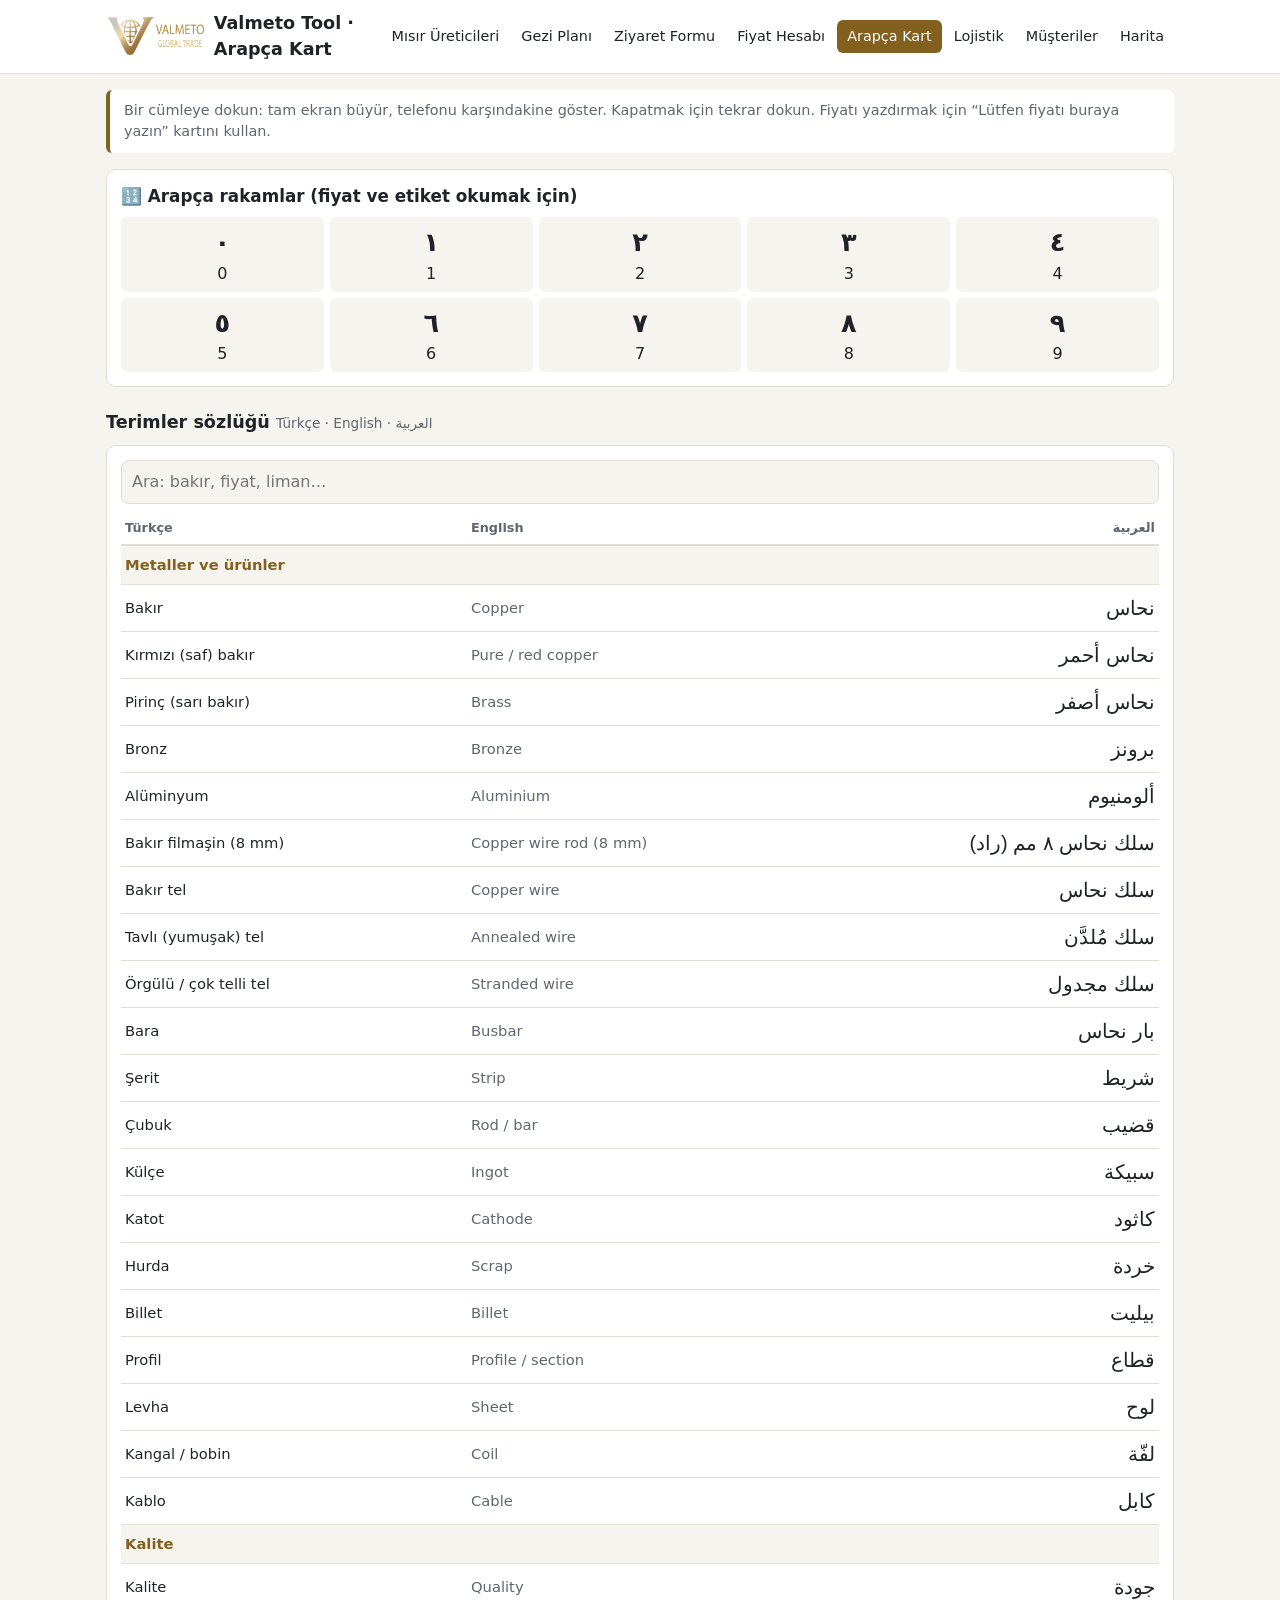
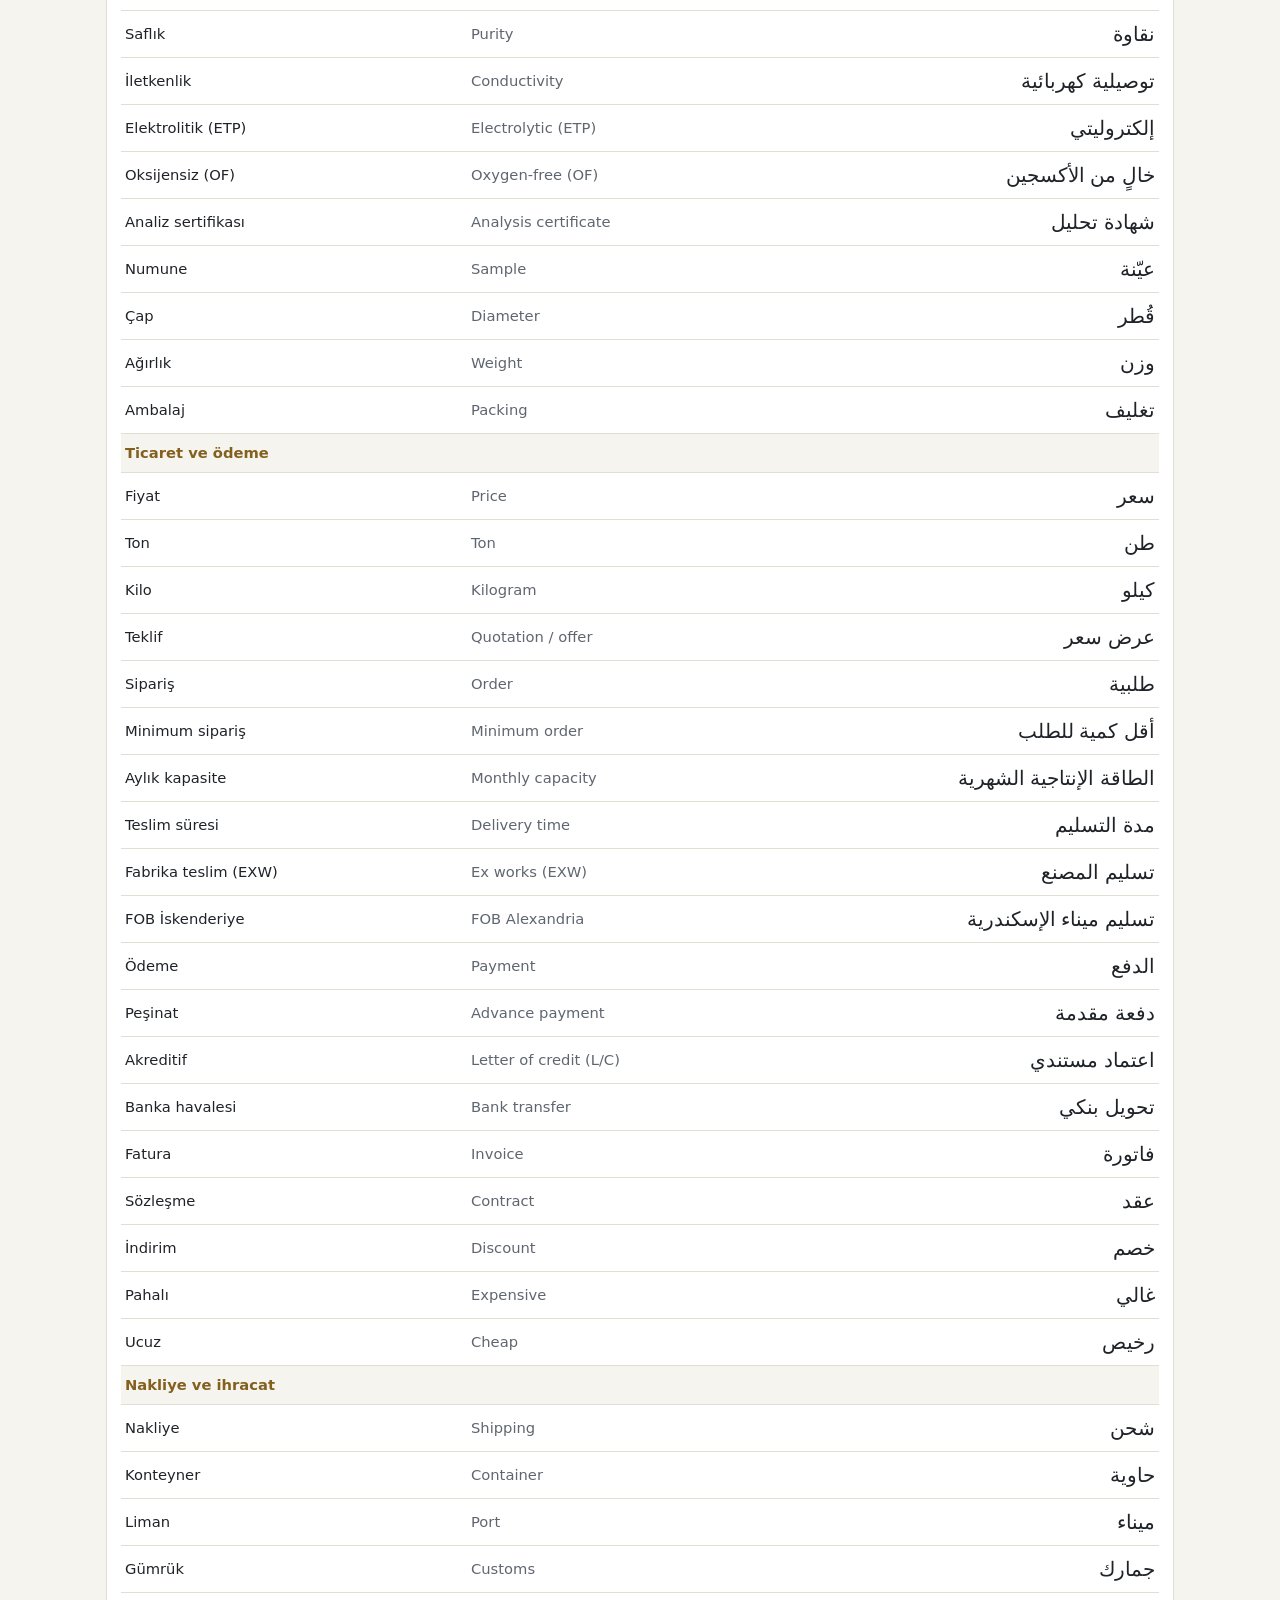
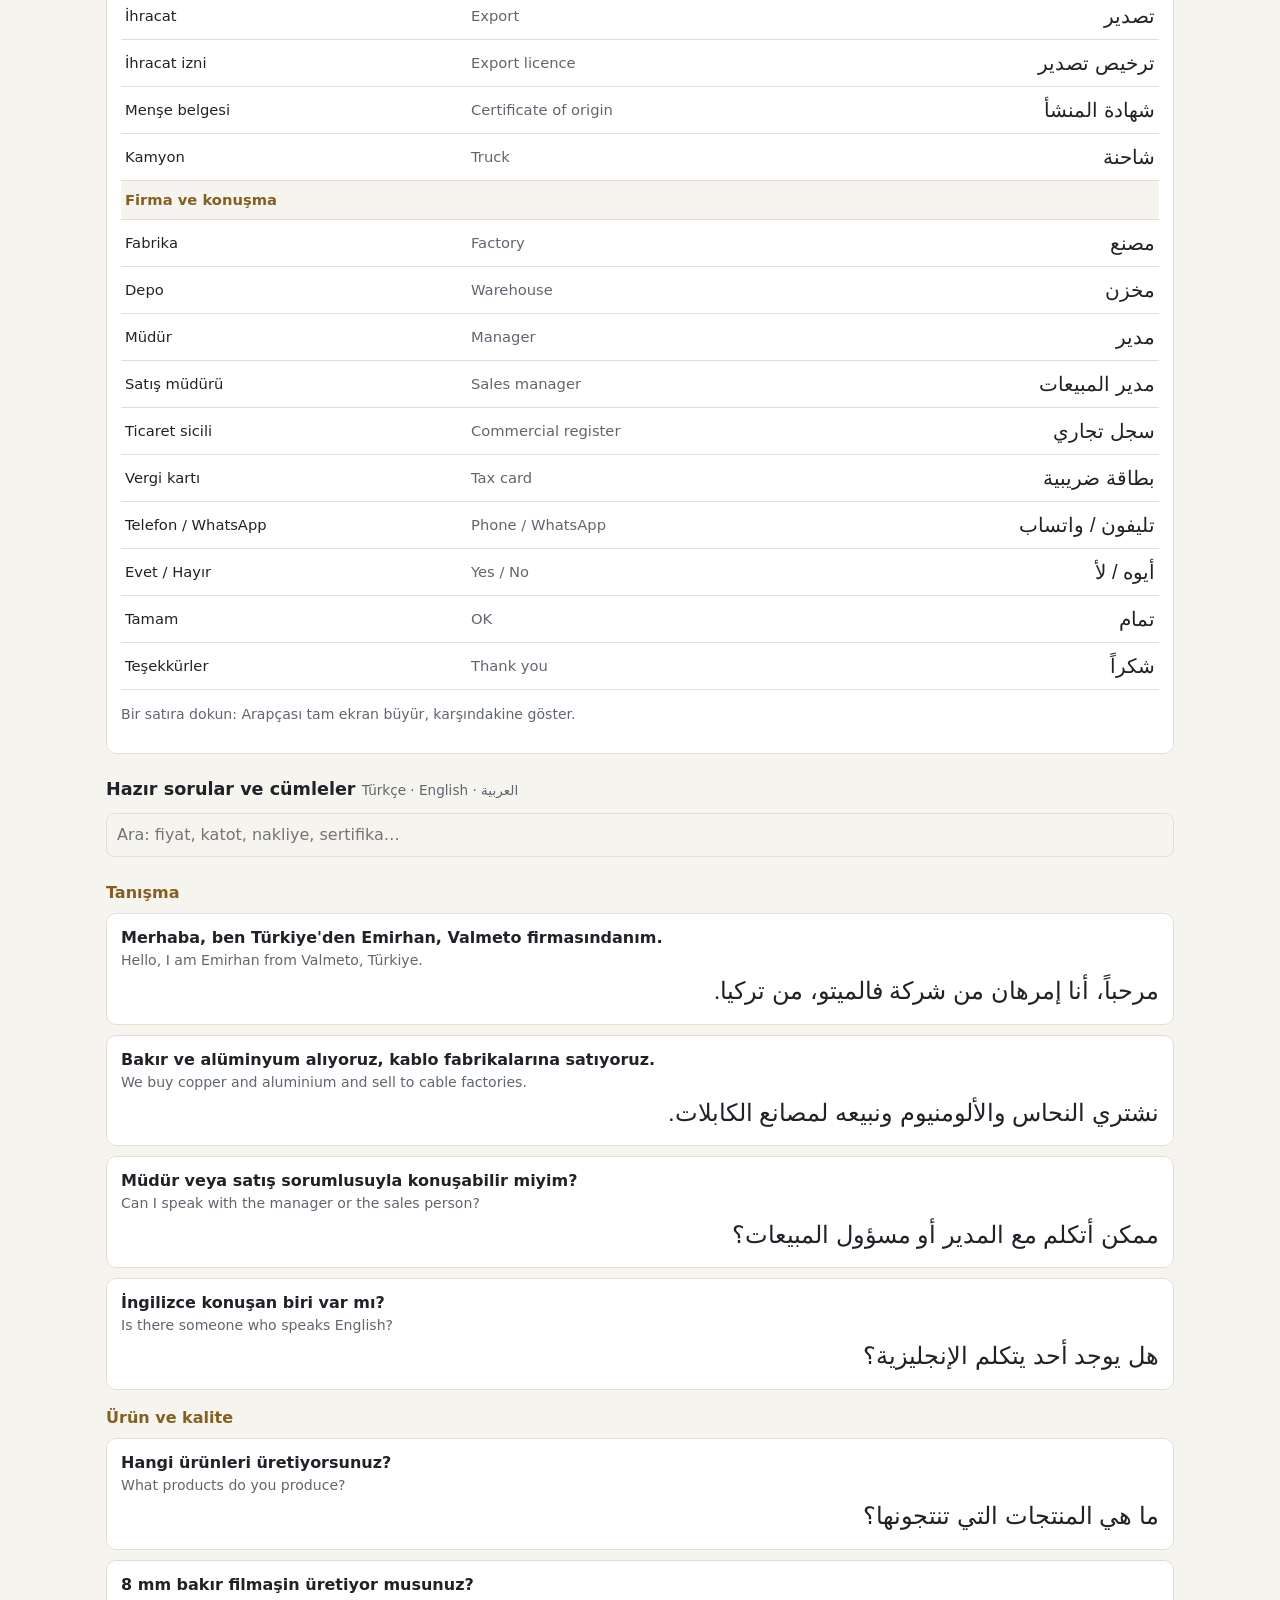
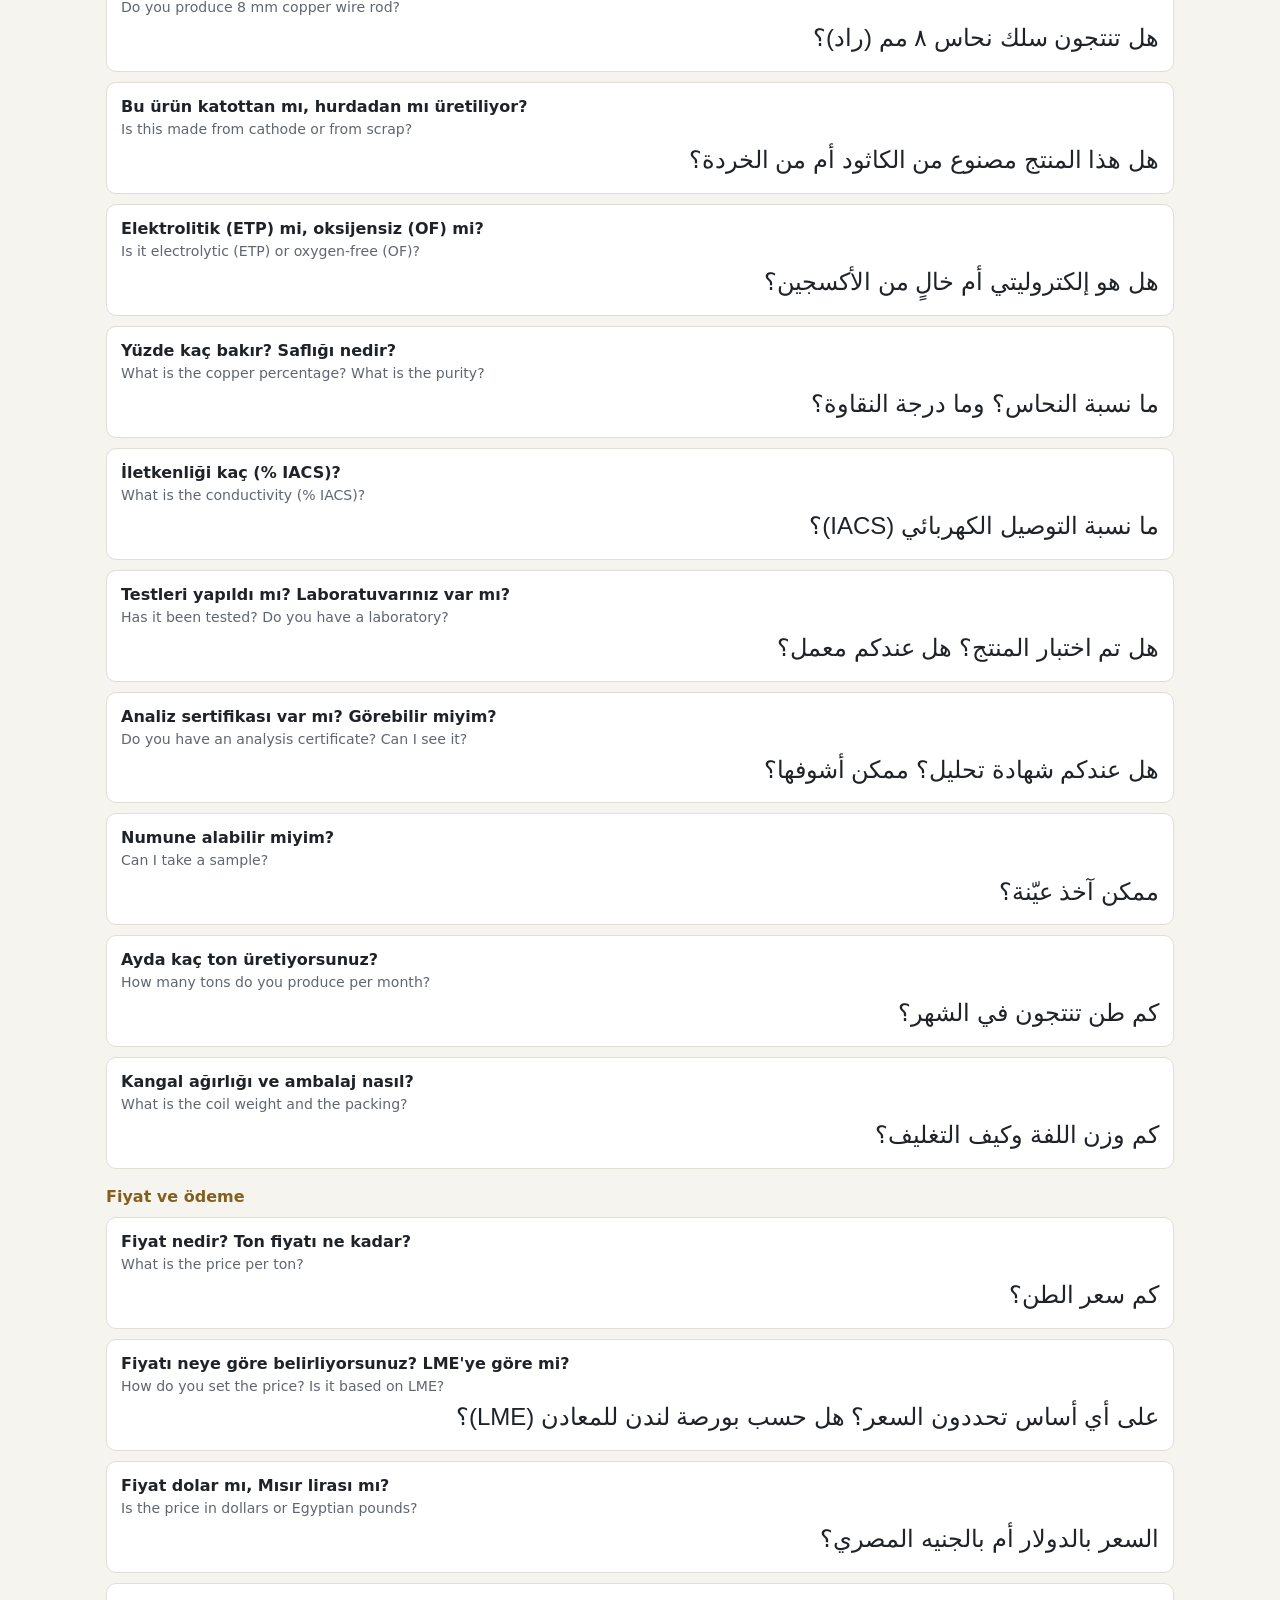
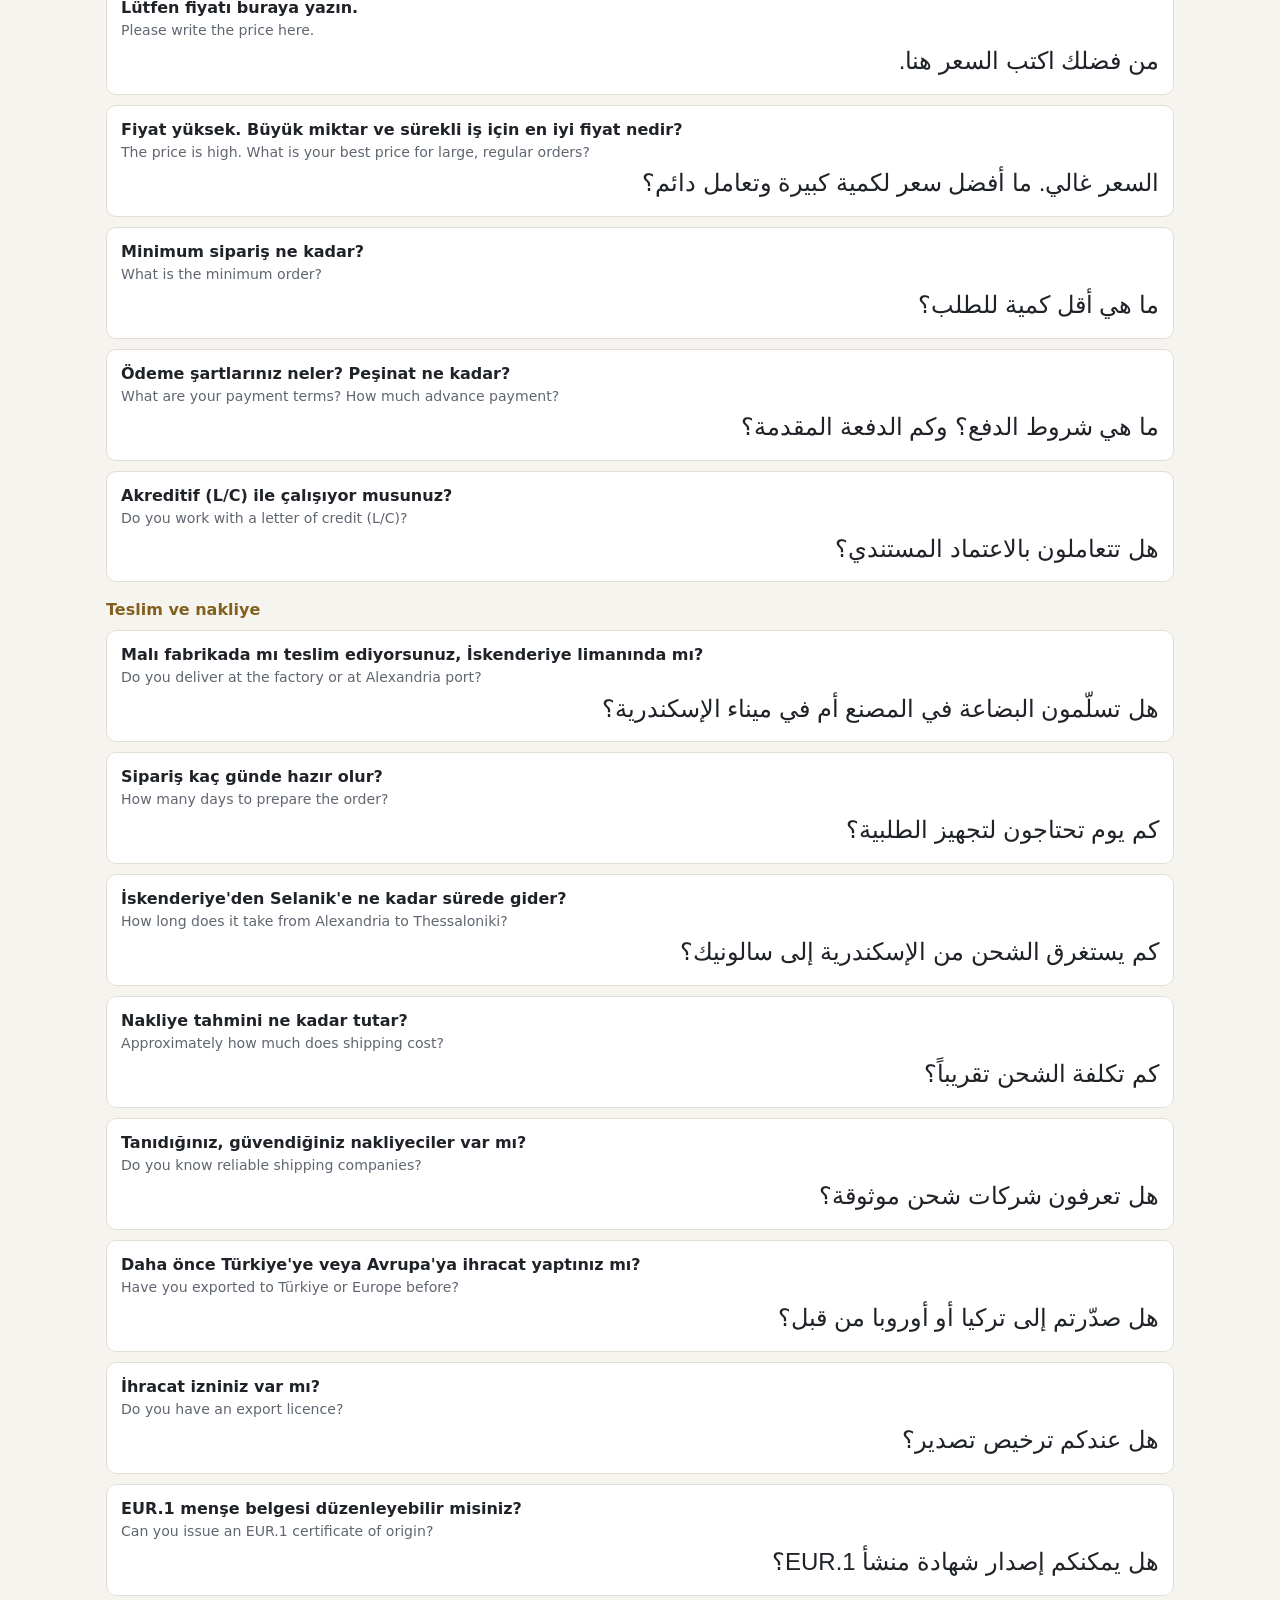
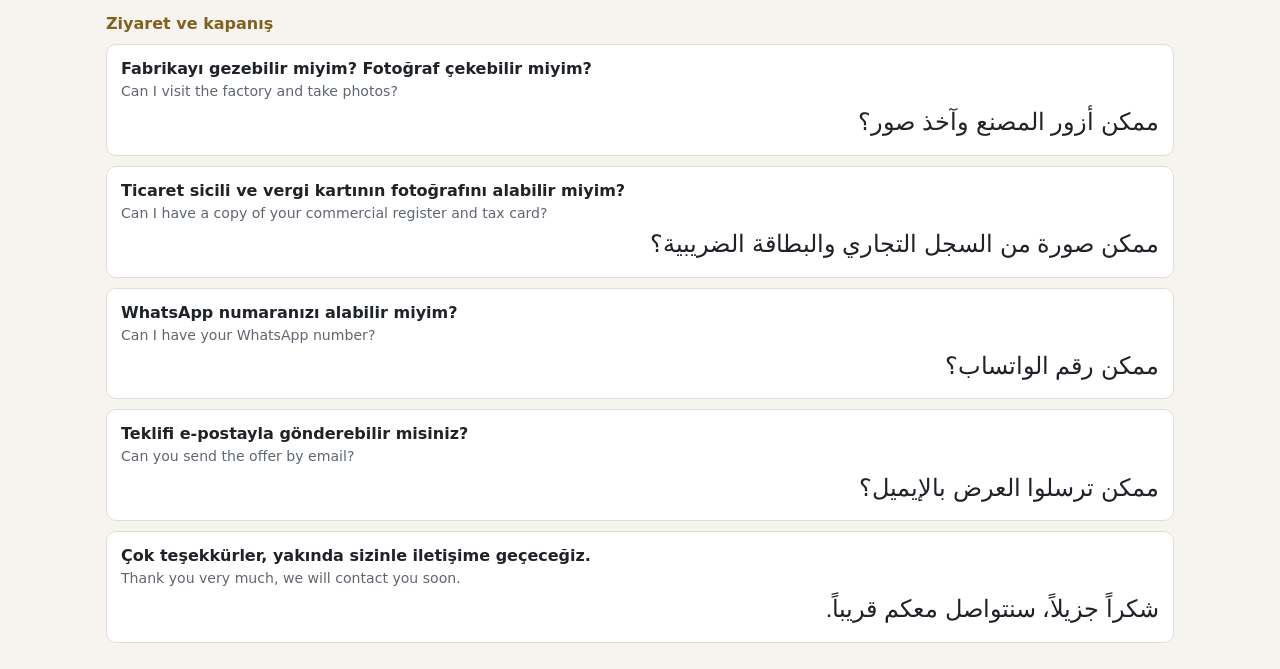
==== commit ee403266: "Arapça kart: ürün adları kaldırıldı; kategorili hazır sorular (Türkçe–İngilizce–Arapça, aramalı) Co-" ====
--- a/arapca.html
+++ b/arapca.html
@@ -12,7 +12,7 @@
 <meta name="mobile-web-app-capable" content="yes">
 <meta name="apple-mobile-web-app-title" content="Valmeto">
 <meta name="apple-mobile-web-app-status-bar-style" content="black-translucent">
-<link rel="stylesheet" href="style.css?v=40">
+<link rel="stylesheet" href="style.css?v=41">
 <style>
   .phrase { background: var(--surface); border: 1px solid var(--border); border-radius: 10px; padding: 12px 14px; margin-bottom: 10px; cursor: pointer; }
   .phrase .tr { font-weight: 600; }
@@ -32,6 +32,7 @@
   table.gloss td.gen { color: var(--muted); }
   table.gloss td.gar { direction: rtl; font-size: 1.25rem; font-family: "Noto Naskh Arabic", "Geeza Pro", Arial, sans-serif; }
   table.gloss tr.cat td { background: var(--bg); font-weight: 700; color: var(--accent); cursor: default; }
+  .phr-cat { margin: 16px 0 8px; font-size: 1rem; color: var(--accent); }
 </style>
 </head>
 <body>
@@ -47,8 +48,6 @@
     <div class="digits" id="digits"></div>
   </div>
 
-  <h2 class="group-h">Ürün adları</h2>
-  <div id="products"></div>
   <h2 class="group-h">Terimler sözlüğü <small>Türkçe · English · العربية</small></h2>
   <div class="section">
     <input class="gloss-search" id="gq" type="search" placeholder="Ara: bakır, fiyat, liman…">
@@ -56,53 +55,25 @@
     <p class="meta">Bir satıra dokun: Arapçası tam ekran büyür, karşındakine göster.</p>
   </div>
 
-  <h2 class="group-h">Sorular</h2>
+  <h2 class="group-h">Hazır sorular ve cümleler <small>Türkçe · English · العربية</small></h2>
+  <input class="gloss-search" id="pq" type="search" placeholder="Ara: fiyat, katot, nakliye, sertifika…">
   <div id="phrases"></div>
 </main>
 <div id="big" role="dialog" aria-label="Büyük gösterim"><div class="ar" id="bigAr"></div><div class="tr" id="bigTr"></div></div>
 
-<script src="common.js?v=40"></script>
+<script src="common.js?v=41"></script>
 <script>
-const P = [
-  ["أهلاً وسهلاً، أنا تاجر من تركيا. نشتري النحاس والألومنيوم لمصانع الكابلات.", "Merhaba, Türkiye'den tüccarım. Kablo fabrikaları için bakır ve alüminyum alıyoruz.", "Hello, I am a trader from Türkiye. We buy copper and aluminium for cable factories."],
-  ["ممكن أتكلم مع المدير أو مسؤول المبيعات؟", "Müdür veya satış sorumlusuyla konuşabilir miyim?", "Can I speak with the manager or sales person?"],
-  ["ما هي المنتجات التي تصنعونها؟", "Hangi ürünleri üretiyorsunuz?", "What products do you make?"],
-  ["هل تصنعون من الخردة أم من الكاثود؟", "Hurdadan mı, katottan mı üretiyorsunuz?", "Do you produce from scrap or from cathode?"],
-  ["ما نسبة نقاوة النحاس؟", "Bakırın saflık oranı nedir?", "What is the copper purity?"],
-  ["هل عندكم شهادة تحليل للمنتج؟", "Ürün için analiz sertifikanız var mı?", "Do you have an analysis certificate?"],
-  ["هل تصنعون سلك نحاس ٨ ملي (راد) من الخردة؟", "Hurdadan 8 mm bakır filmaşin üretiyor musunuz?", "Do you make 8 mm copper wire rod from scrap?"],
-  ["ما هي نسبة التوصيل الكهربائي (IACS٪)؟", "Elektrik iletkenliği yüzde kaç (% IACS)?", "What is the electrical conductivity (% IACS)?"],
-  ["كم نسبة الأكسجين بالجزء في المليون (ppm)؟", "Oksijen oranı kaç ppm?", "What is the oxygen content in ppm?"],
-  ["هل السلك مناسب لمصانع الكابلات؟", "Bu tel kablo fabrikaları için uygun mu?", "Is this wire suitable for cable factories?"],
-  ["ما هو قطر السلك؟ وكم وزن اللفة؟", "Tel çapı nedir? Kangal ağırlığı ne kadar?", "What is the wire diameter? What is the coil weight?"],
-  ["هل تستخدمون ماكينة أب كاست؟", "Upcast makinesi kullanıyor musunuz?", "Do you use an upcast machine?"],
-  ["كم طن تنتجون في الشهر؟", "Ayda kaç ton üretiyorsunuz?", "How many tons do you produce per month?"],
-  ["ما هي أقل كمية للطلب؟", "Minimum sipariş miktarı nedir?", "What is the minimum order quantity?"],
-  ["كم يوم تحتاجون لتجهيز الطلبية؟", "Siparişi hazırlamak kaç gün sürer?", "How many days to prepare an order?"],
-  ["كم سعر الكيلو؟ وكم سعر الطن بالدولار؟", "Kilo fiyatı ne kadar? Ton fiyatı dolar olarak ne kadar?", "Price per kilo? Price per ton in dollars?"],
-  ["من فضلك اكتب السعر هنا.", "Lütfen fiyatı buraya yazın.", "Please write the price here."],
-  ["السعر تسليم المصنع أم تسليم ميناء الإسكندرية؟", "Fiyat fabrika teslim mi, İskenderiye limanı teslim mi?", "Is the price ex-works or FOB Alexandria?"],
-  ["ما هي طريقة الدفع؟", "Ödeme şekli nedir?", "What are the payment terms?"],
-  ["هل صدّرتم إلى تركيا من قبل؟ لأي دول تصدّرون؟", "Daha önce Türkiye'ye ihracat yaptınız mı? Hangi ülkelere ihracat yapıyorsunuz?", "Have you exported to Türkiye? Which countries do you export to?"],
-  ["هل عندكم ترخيص لتصدير هذا المنتج؟", "Bu ürünü ihraç etme izniniz var mı?", "Do you have a licence to export this product?"],
-  ["هل يمكنكم إصدار شهادة منشأ EUR.1؟", "EUR.1 menşe belgesi düzenleyebilir misiniz?", "Can you issue an EUR.1 certificate of origin?"],
-  ["هل يمكنكم ترتيب الشحن إلى تركيا؟ كم يوم يستغرق؟", "Türkiye'ye nakliyeyi ayarlayabilir misiniz? Kaç gün sürer?", "Can you arrange shipping to Türkiye? How many days?"],
-  ["هل ممكن آخذ عينة صغيرة؟", "Küçük bir numune alabilir miyim?", "Can I take a small sample?"],
-  ["هل ممكن أصوّر المنتج والمصنع؟", "Ürünün ve fabrikanın fotoğrafını çekebilir miyim?", "May I take photos of the product and factory?"],
-  ["ممكن صورة من السجل التجاري والبطاقة الضريبية؟", "Ticaret sicili ve vergi kartının fotoğrafını alabilir miyim?", "Can I have a copy of your commercial register and tax card?"],
-  ["السعر غالي. ما أفضل سعر لكمية كبيرة وتعامل دائم؟", "Fiyat yüksek. Büyük miktar ve sürekli iş için en iyi fiyat nedir?", "The price is high. What is your best price for large, regular orders?"],
-  ["ممكن رقم الواتساب؟", "WhatsApp numaranızı alabilir miyim?", "Can I have your WhatsApp number?"],
-  ["شكراً جزيلاً، سنتواصل معكم قريباً.", "Çok teşekkürler, yakında sizinle iletişime geçeceğiz.", "Thank you very much, we will contact you soon."]
-];
-const PROD = [
-  ["سلك نحاس", "Bakır tel"], ["سلك نحاس ٨ ملي (راد)", "8 mm bakır filmaşin"], ["كاثود نحاس", "Bakır katot"],
-  ["سبائك نحاس", "Bakır külçe"], ["بارات نحاس", "Bakır bara"], ["نحاس أحمر", "Kırmızı bakır (saf)"], ["نحاس أصفر", "Sarı bakır = pirinç"],
-  ["خردة نحاس", "Bakır hurda"], ["سبائك ألومنيوم", "Alüminyum külçe"], ["سلك ألومنيوم", "Alüminyum tel / filmaşin"], ["خردة ألومنيوم", "Alüminyum hurda"],
-  ["طن", "Ton"], ["كيلو", "Kilo"], ["جنيه", "Mısır lirası (EGP)"], ["دولار", "Dolar"]
-];
-const card = ([ar, tr, en]) => `<div class="phrase" data-ar="${esc(ar)}" data-tr="${esc(tr)}"><div class="ar">${esc(ar)}</div><div class="tr">${esc(tr)}</div>${en ? `<div class="en">${esc(en)}</div>` : ""}</div>`;
-document.getElementById("phrases").innerHTML = P.map(card).join("");
-document.getElementById("products").innerHTML = PROD.map(card).join("");
+const Q = {"Tanışma": [["Merhaba, ben Türkiye'den Emirhan, Valmeto firmasındanım.", "Hello, I am Emirhan from Valmeto, Türkiye.", "مرحباً، أنا إمرهان من شركة فالميتو، من تركيا."], ["Bakır ve alüminyum alıyoruz, kablo fabrikalarına satıyoruz.", "We buy copper and aluminium and sell to cable factories.", "نشتري النحاس والألومنيوم ونبيعه لمصانع الكابلات."], ["Müdür veya satış sorumlusuyla konuşabilir miyim?", "Can I speak with the manager or the sales person?", "ممكن أتكلم مع المدير أو مسؤول المبيعات؟"], ["İngilizce konuşan biri var mı?", "Is there someone who speaks English?", "هل يوجد أحد يتكلم الإنجليزية؟"]], "Ürün ve kalite": [["Hangi ürünleri üretiyorsunuz?", "What products do you produce?", "ما هي المنتجات التي تنتجونها؟"], ["8 mm bakır filmaşin üretiyor musunuz?", "Do you produce 8 mm copper wire rod?", "هل تنتجون سلك نحاس ٨ مم (راد)؟"], ["Bu ürün katottan mı, hurdadan mı üretiliyor?", "Is this made from cathode or from scrap?", "هل هذا المنتج مصنوع من الكاثود أم من الخردة؟"], ["Elektrolitik (ETP) mi, oksijensiz (OF) mi?", "Is it electrolytic (ETP) or oxygen-free (OF)?", "هل هو إلكتروليتي أم خالٍ من الأكسجين؟"], ["Yüzde kaç bakır? Saflığı nedir?", "What is the copper percentage? What is the purity?", "ما نسبة النحاس؟ وما درجة النقاوة؟"], ["İletkenliği kaç (% IACS)?", "What is the conductivity (% IACS)?", "ما نسبة التوصيل الكهربائي (IACS)؟"], ["Testleri yapıldı mı? Laboratuvarınız var mı?", "Has it been tested? Do you have a laboratory?", "هل تم اختبار المنتج؟ هل عندكم معمل؟"], ["Analiz sertifikası var mı? Görebilir miyim?", "Do you have an analysis certificate? Can I see it?", "هل عندكم شهادة تحليل؟ ممكن أشوفها؟"], ["Numune alabilir miyim?", "Can I take a sample?", "ممكن آخذ عيّنة؟"], ["Ayda kaç ton üretiyorsunuz?", "How many tons do you produce per month?", "كم طن تنتجون في الشهر؟"], ["Kangal ağırlığı ve ambalaj nasıl?", "What is the coil weight and the packing?", "كم وزن اللفة وكيف التغليف؟"]], "Fiyat ve ödeme": [["Fiyat nedir? Ton fiyatı ne kadar?", "What is the price per ton?", "كم سعر الطن؟"], ["Fiyatı neye göre belirliyorsunuz? LME'ye göre mi?", "How do you set the price? Is it based on LME?", "على أي أساس تحددون السعر؟ هل حسب بورصة لندن للمعادن (LME)؟"], ["Fiyat dolar mı, Mısır lirası mı?", "Is the price in dollars or Egyptian pounds?", "السعر بالدولار أم بالجنيه المصري؟"], ["Lütfen fiyatı buraya yazın.", "Please write the price here.", "من فضلك اكتب السعر هنا."], ["Fiyat yüksek. Büyük miktar ve sürekli iş için en iyi fiyat nedir?", "The price is high. What is your best price for large, regular orders?", "السعر غالي. ما أفضل سعر لكمية كبيرة وتعامل دائم؟"], ["Minimum sipariş ne kadar?", "What is the minimum order?", "ما هي أقل كمية للطلب؟"], ["Ödeme şartlarınız neler? Peşinat ne kadar?", "What are your payment terms? How much advance payment?", "ما هي شروط الدفع؟ وكم الدفعة المقدمة؟"], ["Akreditif (L/C) ile çalışıyor musunuz?", "Do you work with a letter of credit (L/C)?", "هل تتعاملون بالاعتماد المستندي؟"]], "Teslim ve nakliye": [["Malı fabrikada mı teslim ediyorsunuz, İskenderiye limanında mı?", "Do you deliver at the factory or at Alexandria port?", "هل تسلّمون البضاعة في المصنع أم في ميناء الإسكندرية؟"], ["Sipariş kaç günde hazır olur?", "How many days to prepare the order?", "كم يوم تحتاجون لتجهيز الطلبية؟"], ["İskenderiye'den Selanik'e ne kadar sürede gider?", "How long does it take from Alexandria to Thessaloniki?", "كم يستغرق الشحن من الإسكندرية إلى سالونيك؟"], ["Nakliye tahmini ne kadar tutar?", "Approximately how much does shipping cost?", "كم تكلفة الشحن تقريباً؟"], ["Tanıdığınız, güvendiğiniz nakliyeciler var mı?", "Do you know reliable shipping companies?", "هل تعرفون شركات شحن موثوقة؟"], ["Daha önce Türkiye'ye veya Avrupa'ya ihracat yaptınız mı?", "Have you exported to Türkiye or Europe before?", "هل صدّرتم إلى تركيا أو أوروبا من قبل؟"], ["İhracat izniniz var mı?", "Do you have an export licence?", "هل عندكم ترخيص تصدير؟"], ["EUR.1 menşe belgesi düzenleyebilir misiniz?", "Can you issue an EUR.1 certificate of origin?", "هل يمكنكم إصدار شهادة منشأ EUR.1؟"]], "Ziyaret ve kapanış": [["Fabrikayı gezebilir miyim? Fotoğraf çekebilir miyim?", "Can I visit the factory and take photos?", "ممكن أزور المصنع وآخذ صور؟"], ["Ticaret sicili ve vergi kartının fotoğrafını alabilir miyim?", "Can I have a copy of your commercial register and tax card?", "ممكن صورة من السجل التجاري والبطاقة الضريبية؟"], ["WhatsApp numaranızı alabilir miyim?", "Can I have your WhatsApp number?", "ممكن رقم الواتساب؟"], ["Teklifi e-postayla gönderebilir misiniz?", "Can you send the offer by email?", "ممكن ترسلوا العرض بالإيميل؟"], ["Çok teşekkürler, yakında sizinle iletişime geçeceğiz.", "Thank you very much, we will contact you soon.", "شكراً جزيلاً، سنتواصل معكم قريباً."]]};
+const card = ([tr, en, ar]) => `<div class="phrase" data-ar="${esc(ar)}" data-tr="${esc(tr)}"><div class="tr">${esc(tr)}</div><div class="en">${esc(en)}</div><div class="ar">${esc(ar)}</div></div>`;
+function renderPhrases() {
+  const q = document.getElementById("pq").value.trim().toLowerCase();
+  document.getElementById("phrases").innerHTML = Object.entries(Q).map(([cat, rows]) => {
+    const r = rows.filter(x => !q || x.join(" ").toLowerCase().includes(q));
+    return r.length ? `<h3 class="phr-cat">${esc(cat)}</h3>` + r.map(card).join("") : "";
+  }).join("");
+}
+document.getElementById("pq").addEventListener("input", renderPhrases);
+renderPhrases();
 const GLOSS = {"Metaller ve ürünler": [["Bakır", "Copper", "نحاس"], ["Kırmızı (saf) bakır", "Pure / red copper", "نحاس أحمر"], ["Pirinç (sarı bakır)", "Brass", "نحاس أصفر"], ["Bronz", "Bronze", "برونز"], ["Alüminyum", "Aluminium", "ألومنيوم"], ["Bakır filmaşin (8 mm)", "Copper wire rod (8 mm)", "سلك نحاس ٨ مم (راد)"], ["Bakır tel", "Copper wire", "سلك نحاس"], ["Tavlı (yumuşak) tel", "Annealed wire", "سلك مُلدَّن"], ["Örgülü / çok telli tel", "Stranded wire", "سلك مجدول"], ["Bara", "Busbar", "بار نحاس"], ["Şerit", "Strip", "شريط"], ["Çubuk", "Rod / bar", "قضيب"], ["Külçe", "Ingot", "سبيكة"], ["Katot", "Cathode", "كاثود"], ["Hurda", "Scrap", "خردة"], ["Billet", "Billet", "بيليت"], ["Profil", "Profile / section", "قطاع"], ["Levha", "Sheet", "لوح"], ["Kangal / bobin", "Coil", "لفّة"], ["Kablo", "Cable", "كابل"]], "Kalite": [["Kalite", "Quality", "جودة"], ["Saflık", "Purity", "نقاوة"], ["İletkenlik", "Conductivity", "توصيلية كهربائية"], ["Elektrolitik (ETP)", "Electrolytic (ETP)", "إلكتروليتي"], ["Oksijensiz (OF)", "Oxygen-free (OF)", "خالٍ من الأكسجين"], ["Analiz sertifikası", "Analysis certificate", "شهادة تحليل"], ["Numune", "Sample", "عيّنة"], ["Çap", "Diameter", "قُطر"], ["Ağırlık", "Weight", "وزن"], ["Ambalaj", "Packing", "تغليف"]], "Ticaret ve ödeme": [["Fiyat", "Price", "سعر"], ["Ton", "Ton", "طن"], ["Kilo", "Kilogram", "كيلو"], ["Teklif", "Quotation / offer", "عرض سعر"], ["Sipariş", "Order", "طلبية"], ["Minimum sipariş", "Minimum order", "أقل كمية للطلب"], ["Aylık kapasite", "Monthly capacity", "الطاقة الإنتاجية الشهرية"], ["Teslim süresi", "Delivery time", "مدة التسليم"], ["Fabrika teslim (EXW)", "Ex works (EXW)", "تسليم المصنع"], ["FOB İskenderiye", "FOB Alexandria", "تسليم ميناء الإسكندرية"], ["Ödeme", "Payment", "الدفع"], ["Peşinat", "Advance payment", "دفعة مقدمة"], ["Akreditif", "Letter of credit (L/C)", "اعتماد مستندي"], ["Banka havalesi", "Bank transfer", "تحويل بنكي"], ["Fatura", "Invoice", "فاتورة"], ["Sözleşme", "Contract", "عقد"], ["İndirim", "Discount", "خصم"], ["Pahalı", "Expensive", "غالي"], ["Ucuz", "Cheap", "رخيص"]], "Nakliye ve ihracat": [["Nakliye", "Shipping", "شحن"], ["Konteyner", "Container", "حاوية"], ["Liman", "Port", "ميناء"], ["Gümrük", "Customs", "جمارك"], ["İhracat", "Export", "تصدير"], ["İhracat izni", "Export licence", "ترخيص تصدير"], ["Menşe belgesi", "Certificate of origin", "شهادة المنشأ"], ["Kamyon", "Truck", "شاحنة"]], "Firma ve konuşma": [["Fabrika", "Factory", "مصنع"], ["Depo", "Warehouse", "مخزن"], ["Müdür", "Manager", "مدير"], ["Satış müdürü", "Sales manager", "مدير المبيعات"], ["Ticaret sicili", "Commercial register", "سجل تجاري"], ["Vergi kartı", "Tax card", "بطاقة ضريبية"], ["Telefon / WhatsApp", "Phone / WhatsApp", "تليفون / واتساب"], ["Evet / Hayır", "Yes / No", "أيوه / لأ"], ["Tamam", "OK", "تمام"], ["Teşekkürler", "Thank you", "شكراً"]]};
 function renderGloss() {
   const q = document.getElementById("gq").value.trim().toLowerCase();
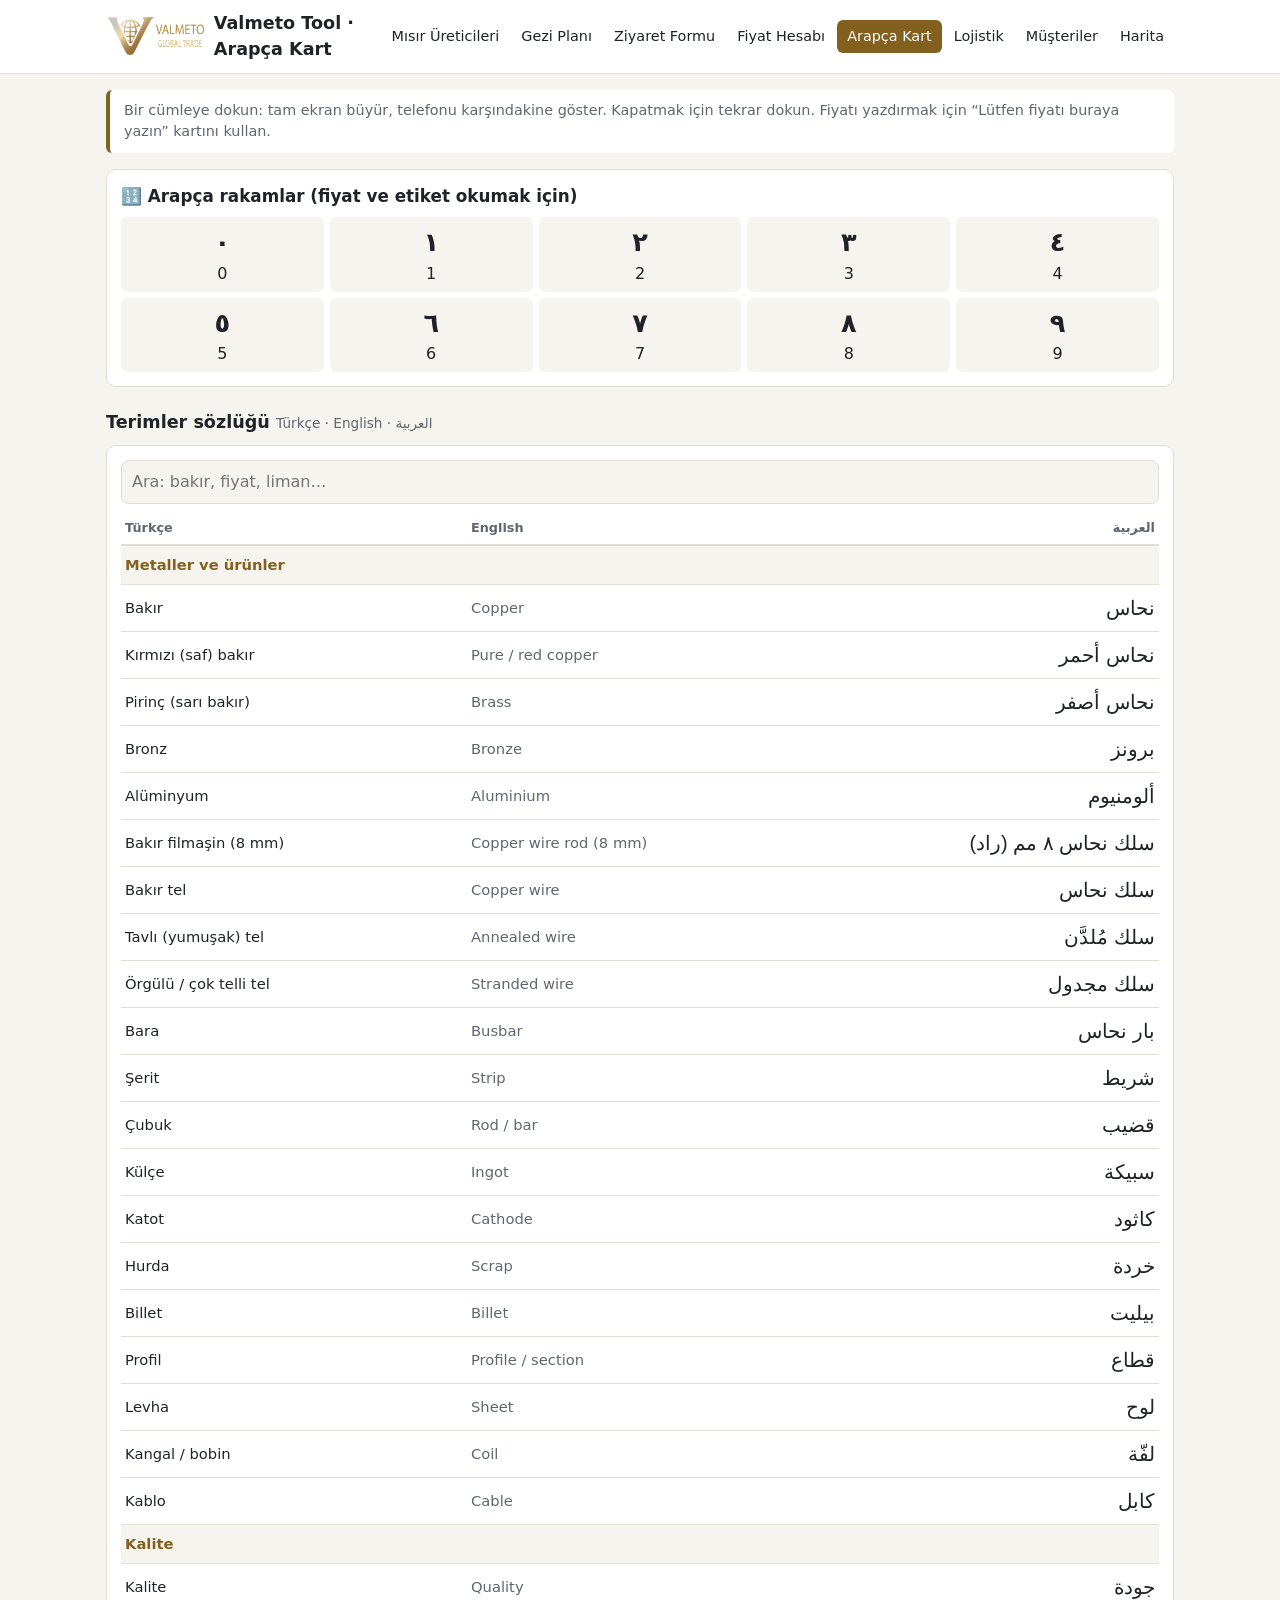
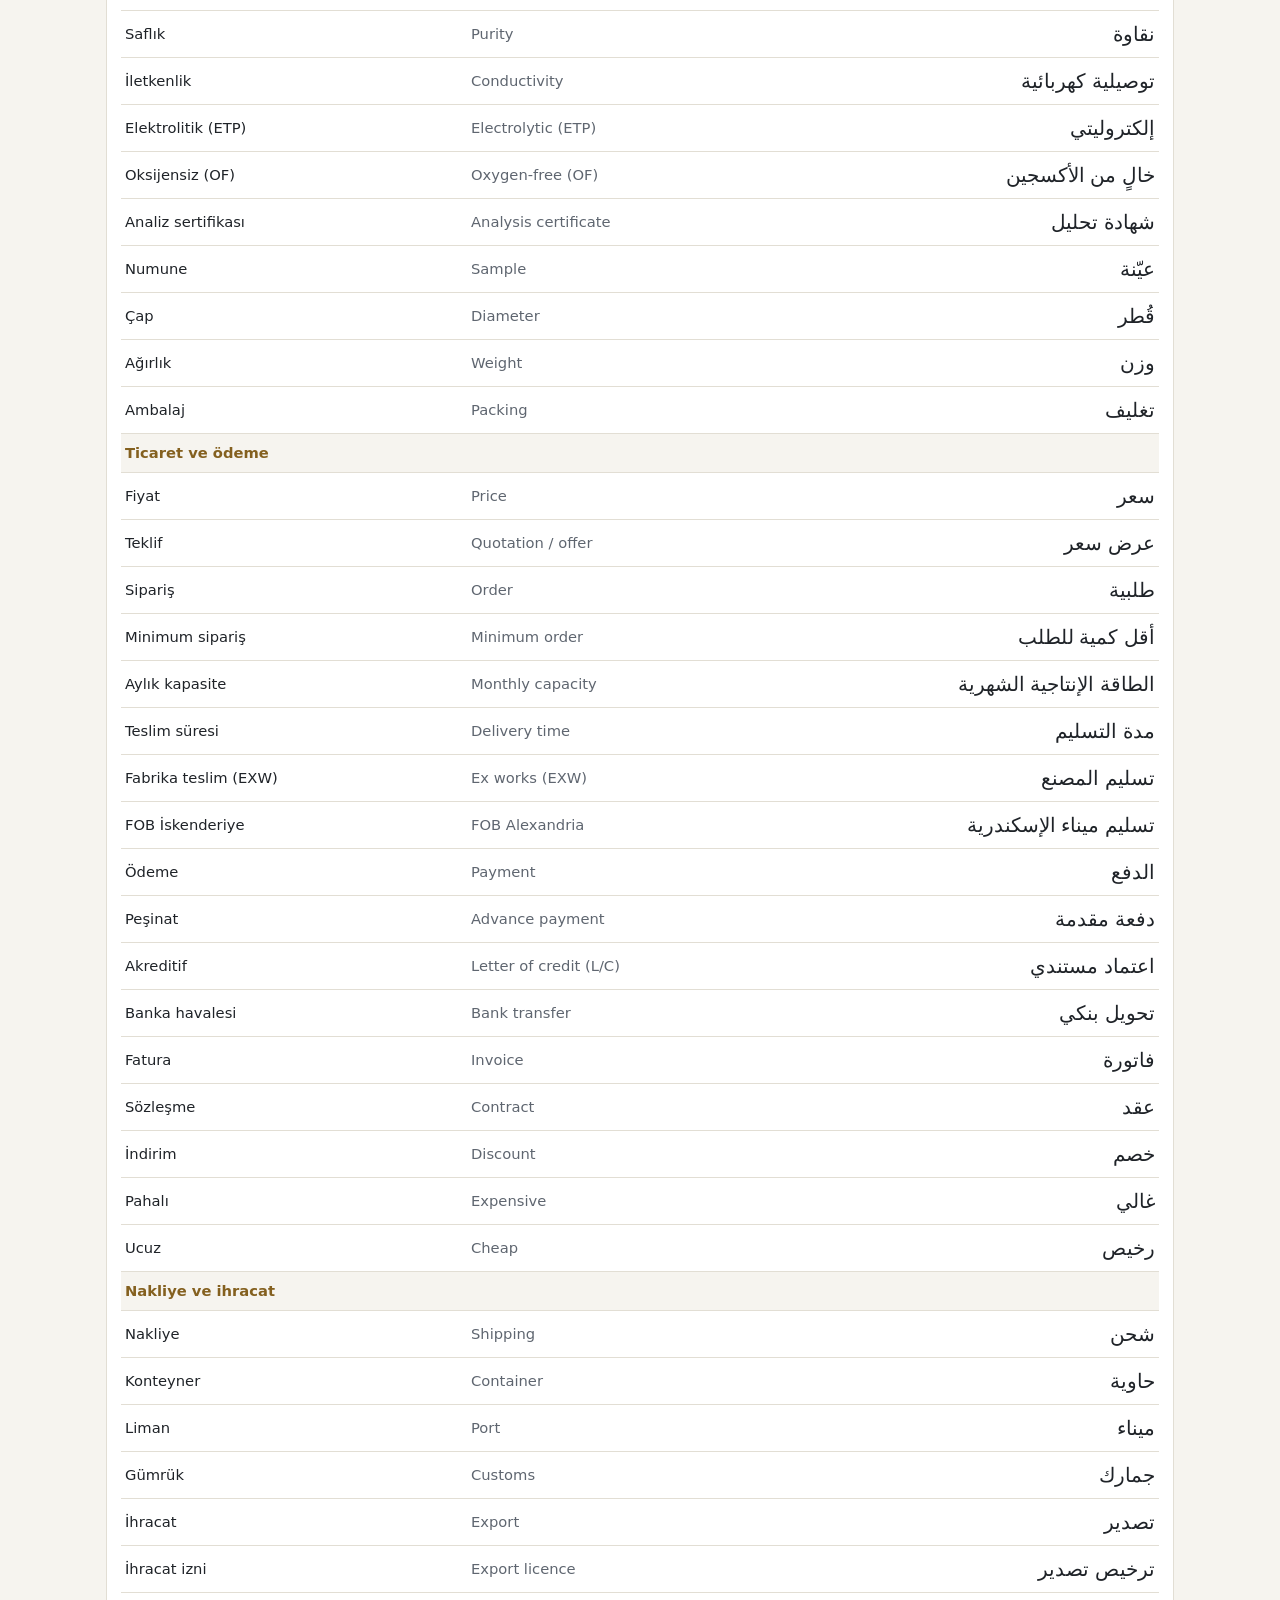
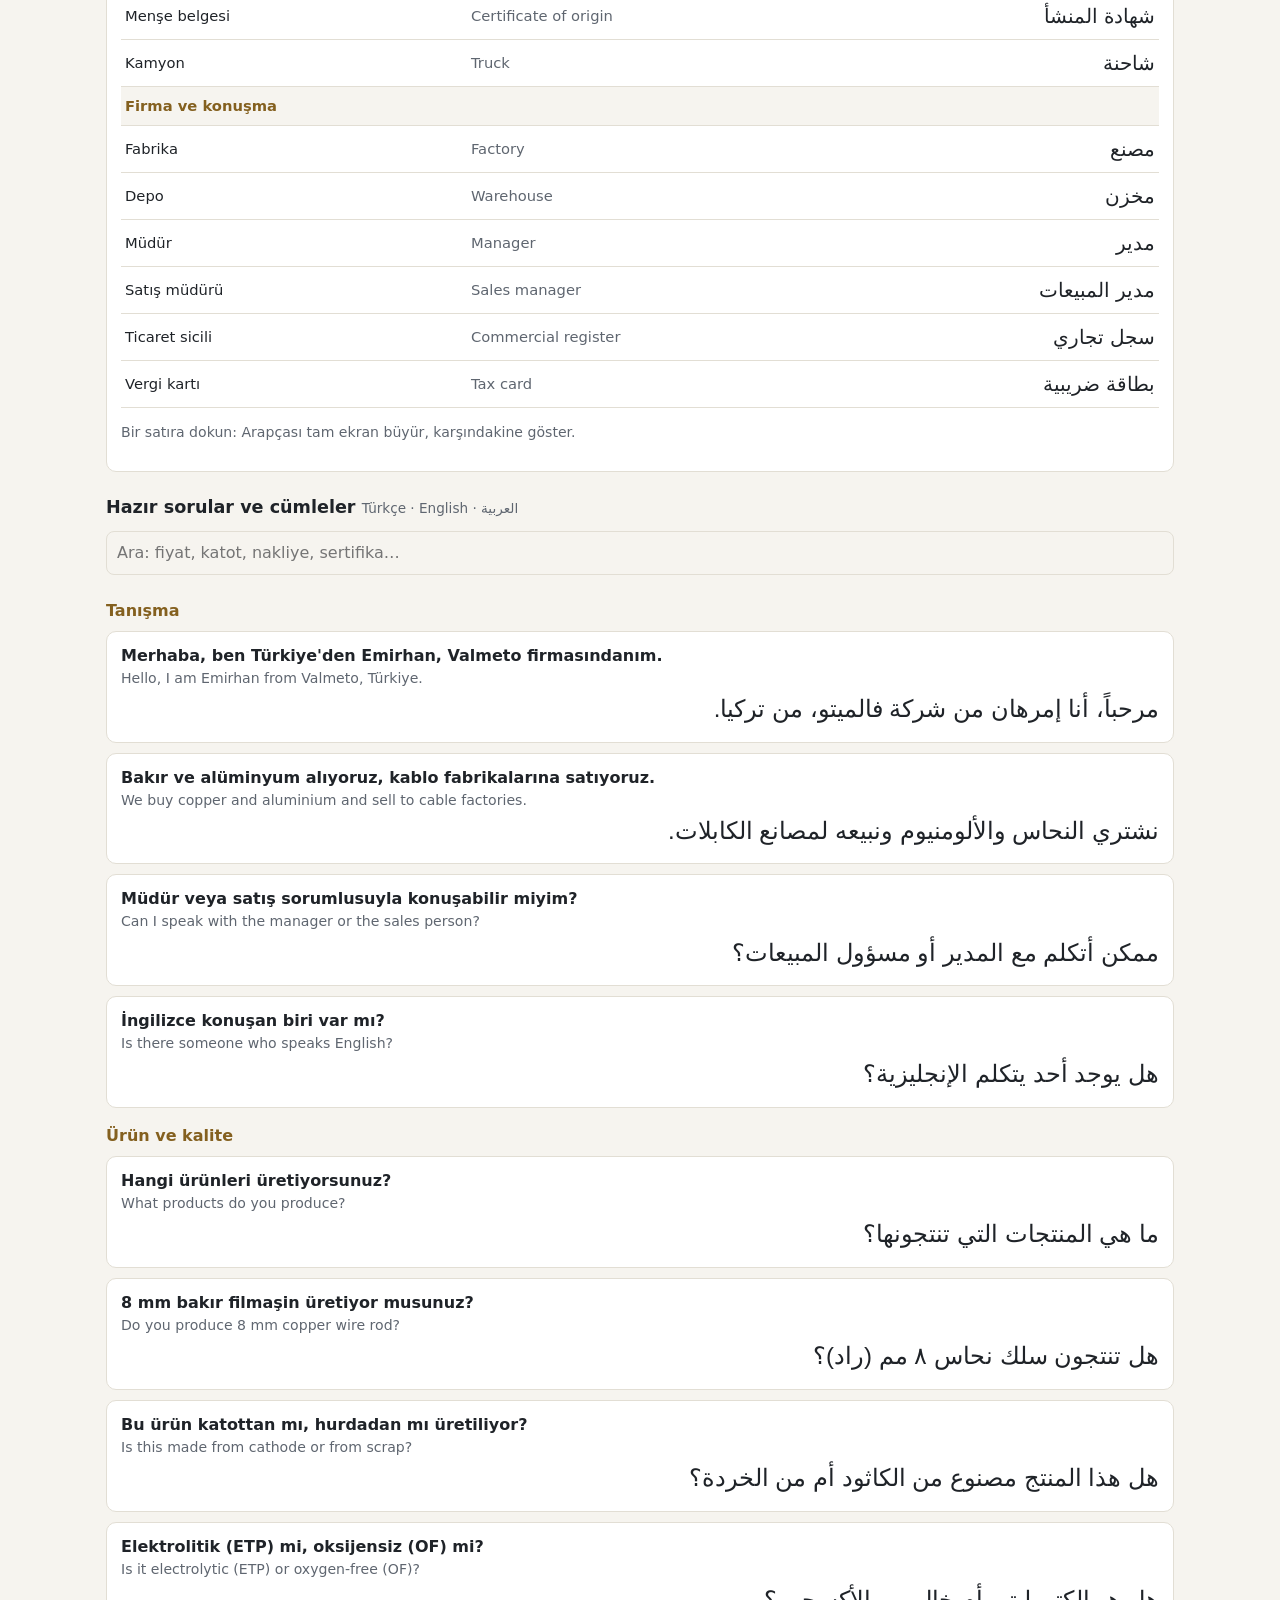
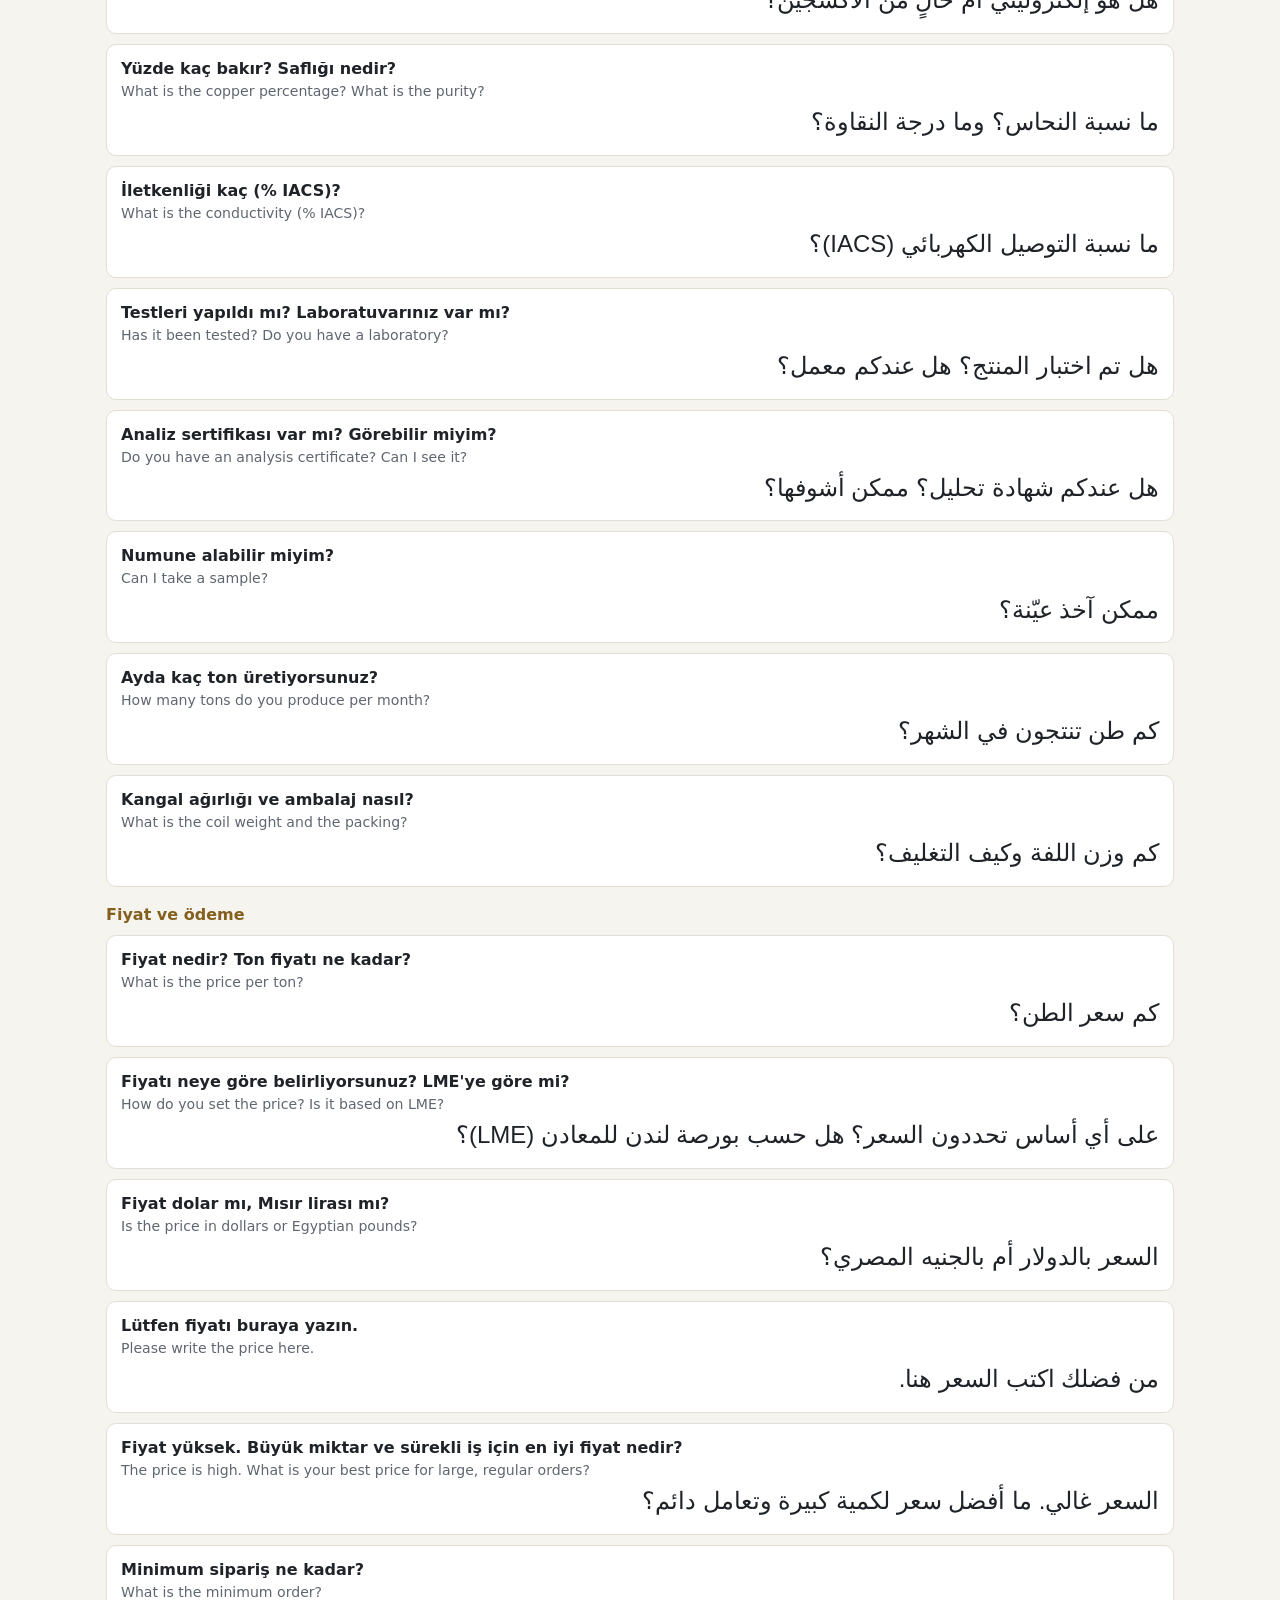
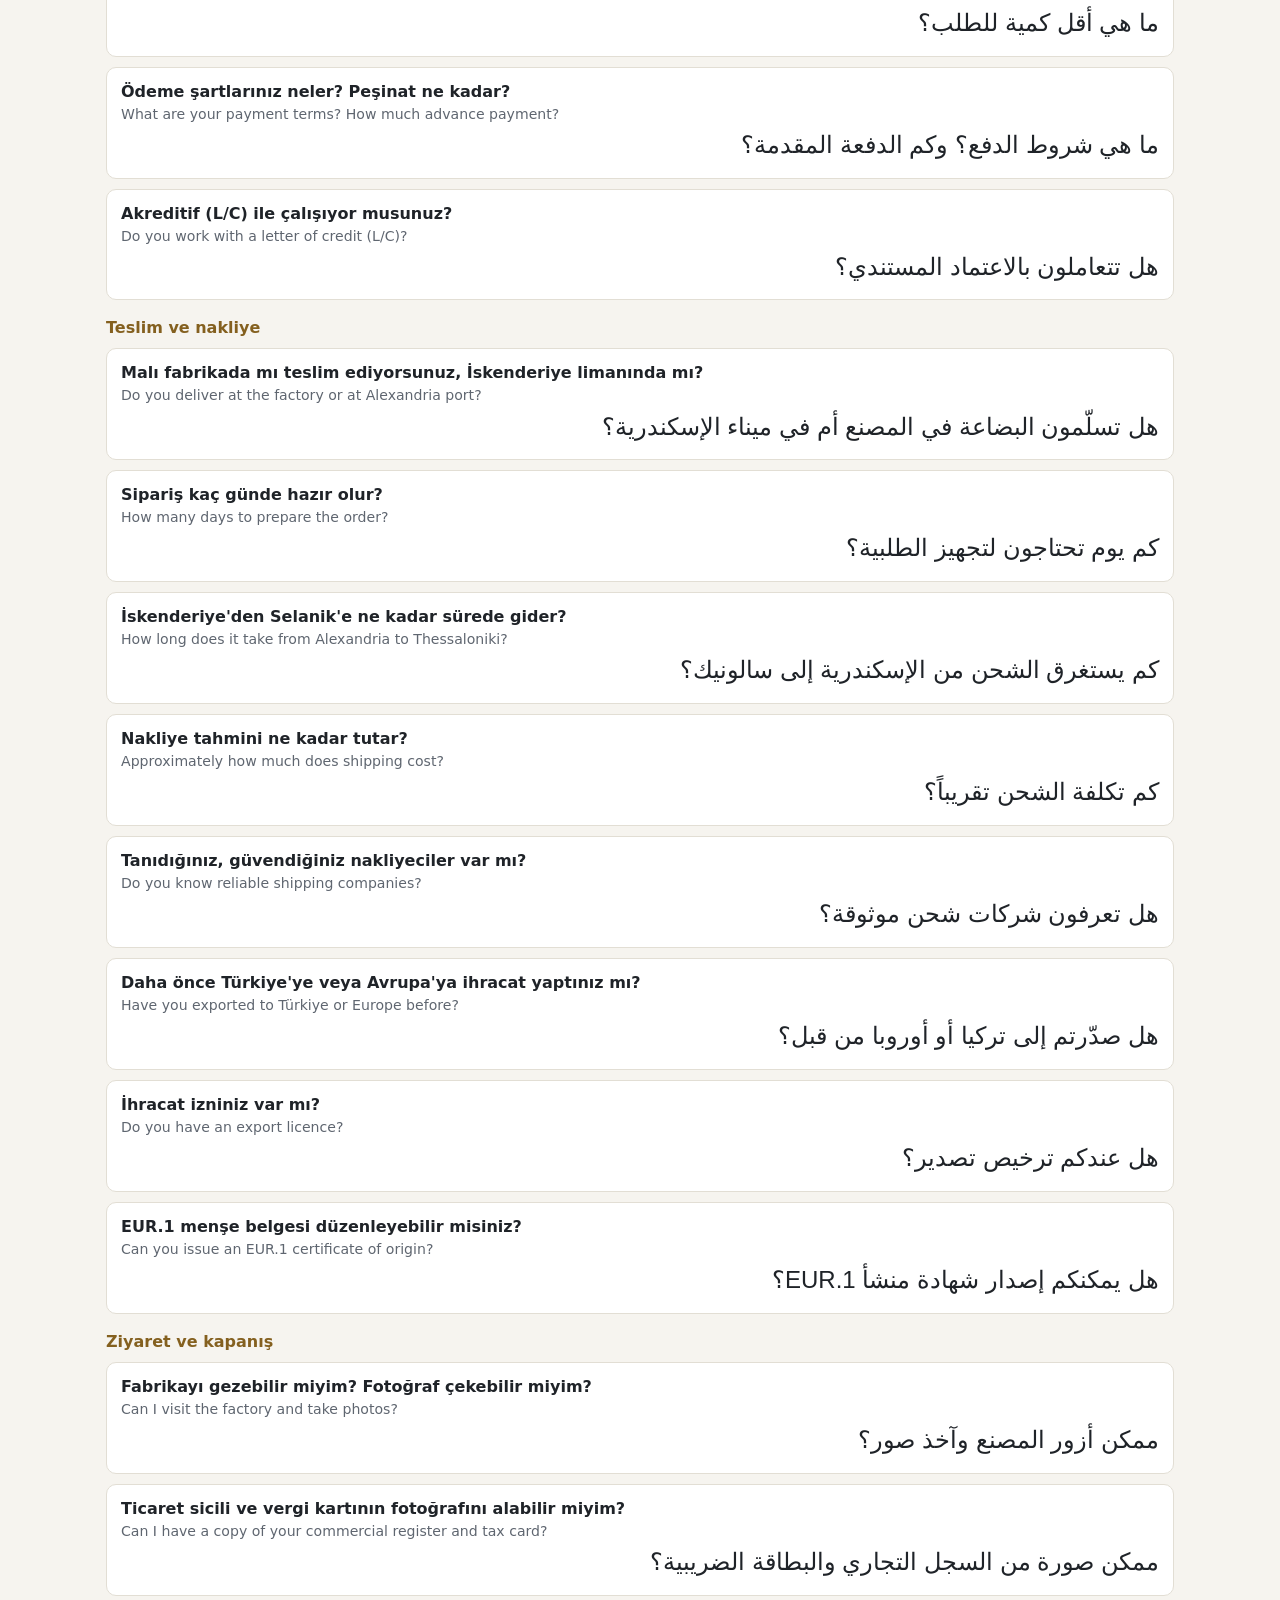
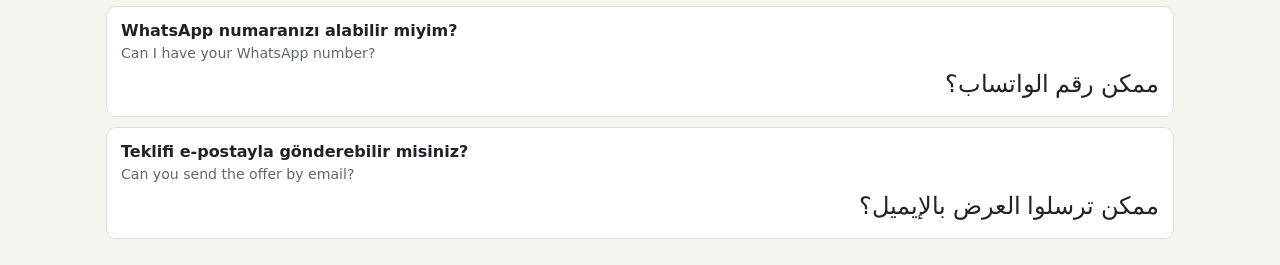
==== commit 07158e66: "Arapça kart: evet/hayır, teşekkür gibi temel ifadeler çıkarıldı Co-Authored-By: Claude Opus 5.5 <nor" ====
--- a/arapca.html
+++ b/arapca.html
@@ -12,7 +12,7 @@
 <meta name="mobile-web-app-capable" content="yes">
 <meta name="apple-mobile-web-app-title" content="Valmeto">
 <meta name="apple-mobile-web-app-status-bar-style" content="black-translucent">
-<link rel="stylesheet" href="style.css?v=41">
+<link rel="stylesheet" href="style.css?v=42">
 <style>
   .phrase { background: var(--surface); border: 1px solid var(--border); border-radius: 10px; padding: 12px 14px; margin-bottom: 10px; cursor: pointer; }
   .phrase .tr { font-weight: 600; }
@@ -61,9 +61,9 @@
 </main>
 <div id="big" role="dialog" aria-label="Büyük gösterim"><div class="ar" id="bigAr"></div><div class="tr" id="bigTr"></div></div>
 
-<script src="common.js?v=41"></script>
+<script src="common.js?v=42"></script>
 <script>
-const Q = {"Tanışma": [["Merhaba, ben Türkiye'den Emirhan, Valmeto firmasındanım.", "Hello, I am Emirhan from Valmeto, Türkiye.", "مرحباً، أنا إمرهان من شركة فالميتو، من تركيا."], ["Bakır ve alüminyum alıyoruz, kablo fabrikalarına satıyoruz.", "We buy copper and aluminium and sell to cable factories.", "نشتري النحاس والألومنيوم ونبيعه لمصانع الكابلات."], ["Müdür veya satış sorumlusuyla konuşabilir miyim?", "Can I speak with the manager or the sales person?", "ممكن أتكلم مع المدير أو مسؤول المبيعات؟"], ["İngilizce konuşan biri var mı?", "Is there someone who speaks English?", "هل يوجد أحد يتكلم الإنجليزية؟"]], "Ürün ve kalite": [["Hangi ürünleri üretiyorsunuz?", "What products do you produce?", "ما هي المنتجات التي تنتجونها؟"], ["8 mm bakır filmaşin üretiyor musunuz?", "Do you produce 8 mm copper wire rod?", "هل تنتجون سلك نحاس ٨ مم (راد)؟"], ["Bu ürün katottan mı, hurdadan mı üretiliyor?", "Is this made from cathode or from scrap?", "هل هذا المنتج مصنوع من الكاثود أم من الخردة؟"], ["Elektrolitik (ETP) mi, oksijensiz (OF) mi?", "Is it electrolytic (ETP) or oxygen-free (OF)?", "هل هو إلكتروليتي أم خالٍ من الأكسجين؟"], ["Yüzde kaç bakır? Saflığı nedir?", "What is the copper percentage? What is the purity?", "ما نسبة النحاس؟ وما درجة النقاوة؟"], ["İletkenliği kaç (% IACS)?", "What is the conductivity (% IACS)?", "ما نسبة التوصيل الكهربائي (IACS)؟"], ["Testleri yapıldı mı? Laboratuvarınız var mı?", "Has it been tested? Do you have a laboratory?", "هل تم اختبار المنتج؟ هل عندكم معمل؟"], ["Analiz sertifikası var mı? Görebilir miyim?", "Do you have an analysis certificate? Can I see it?", "هل عندكم شهادة تحليل؟ ممكن أشوفها؟"], ["Numune alabilir miyim?", "Can I take a sample?", "ممكن آخذ عيّنة؟"], ["Ayda kaç ton üretiyorsunuz?", "How many tons do you produce per month?", "كم طن تنتجون في الشهر؟"], ["Kangal ağırlığı ve ambalaj nasıl?", "What is the coil weight and the packing?", "كم وزن اللفة وكيف التغليف؟"]], "Fiyat ve ödeme": [["Fiyat nedir? Ton fiyatı ne kadar?", "What is the price per ton?", "كم سعر الطن؟"], ["Fiyatı neye göre belirliyorsunuz? LME'ye göre mi?", "How do you set the price? Is it based on LME?", "على أي أساس تحددون السعر؟ هل حسب بورصة لندن للمعادن (LME)؟"], ["Fiyat dolar mı, Mısır lirası mı?", "Is the price in dollars or Egyptian pounds?", "السعر بالدولار أم بالجنيه المصري؟"], ["Lütfen fiyatı buraya yazın.", "Please write the price here.", "من فضلك اكتب السعر هنا."], ["Fiyat yüksek. Büyük miktar ve sürekli iş için en iyi fiyat nedir?", "The price is high. What is your best price for large, regular orders?", "السعر غالي. ما أفضل سعر لكمية كبيرة وتعامل دائم؟"], ["Minimum sipariş ne kadar?", "What is the minimum order?", "ما هي أقل كمية للطلب؟"], ["Ödeme şartlarınız neler? Peşinat ne kadar?", "What are your payment terms? How much advance payment?", "ما هي شروط الدفع؟ وكم الدفعة المقدمة؟"], ["Akreditif (L/C) ile çalışıyor musunuz?", "Do you work with a letter of credit (L/C)?", "هل تتعاملون بالاعتماد المستندي؟"]], "Teslim ve nakliye": [["Malı fabrikada mı teslim ediyorsunuz, İskenderiye limanında mı?", "Do you deliver at the factory or at Alexandria port?", "هل تسلّمون البضاعة في المصنع أم في ميناء الإسكندرية؟"], ["Sipariş kaç günde hazır olur?", "How many days to prepare the order?", "كم يوم تحتاجون لتجهيز الطلبية؟"], ["İskenderiye'den Selanik'e ne kadar sürede gider?", "How long does it take from Alexandria to Thessaloniki?", "كم يستغرق الشحن من الإسكندرية إلى سالونيك؟"], ["Nakliye tahmini ne kadar tutar?", "Approximately how much does shipping cost?", "كم تكلفة الشحن تقريباً؟"], ["Tanıdığınız, güvendiğiniz nakliyeciler var mı?", "Do you know reliable shipping companies?", "هل تعرفون شركات شحن موثوقة؟"], ["Daha önce Türkiye'ye veya Avrupa'ya ihracat yaptınız mı?", "Have you exported to Türkiye or Europe before?", "هل صدّرتم إلى تركيا أو أوروبا من قبل؟"], ["İhracat izniniz var mı?", "Do you have an export licence?", "هل عندكم ترخيص تصدير؟"], ["EUR.1 menşe belgesi düzenleyebilir misiniz?", "Can you issue an EUR.1 certificate of origin?", "هل يمكنكم إصدار شهادة منشأ EUR.1؟"]], "Ziyaret ve kapanış": [["Fabrikayı gezebilir miyim? Fotoğraf çekebilir miyim?", "Can I visit the factory and take photos?", "ممكن أزور المصنع وآخذ صور؟"], ["Ticaret sicili ve vergi kartının fotoğrafını alabilir miyim?", "Can I have a copy of your commercial register and tax card?", "ممكن صورة من السجل التجاري والبطاقة الضريبية؟"], ["WhatsApp numaranızı alabilir miyim?", "Can I have your WhatsApp number?", "ممكن رقم الواتساب؟"], ["Teklifi e-postayla gönderebilir misiniz?", "Can you send the offer by email?", "ممكن ترسلوا العرض بالإيميل؟"], ["Çok teşekkürler, yakında sizinle iletişime geçeceğiz.", "Thank you very much, we will contact you soon.", "شكراً جزيلاً، سنتواصل معكم قريباً."]]};
+const Q = {"Tanışma": [["Merhaba, ben Türkiye'den Emirhan, Valmeto firmasındanım.", "Hello, I am Emirhan from Valmeto, Türkiye.", "مرحباً، أنا إمرهان من شركة فالميتو، من تركيا."], ["Bakır ve alüminyum alıyoruz, kablo fabrikalarına satıyoruz.", "We buy copper and aluminium and sell to cable factories.", "نشتري النحاس والألومنيوم ونبيعه لمصانع الكابلات."], ["Müdür veya satış sorumlusuyla konuşabilir miyim?", "Can I speak with the manager or the sales person?", "ممكن أتكلم مع المدير أو مسؤول المبيعات؟"], ["İngilizce konuşan biri var mı?", "Is there someone who speaks English?", "هل يوجد أحد يتكلم الإنجليزية؟"]], "Ürün ve kalite": [["Hangi ürünleri üretiyorsunuz?", "What products do you produce?", "ما هي المنتجات التي تنتجونها؟"], ["8 mm bakır filmaşin üretiyor musunuz?", "Do you produce 8 mm copper wire rod?", "هل تنتجون سلك نحاس ٨ مم (راد)؟"], ["Bu ürün katottan mı, hurdadan mı üretiliyor?", "Is this made from cathode or from scrap?", "هل هذا المنتج مصنوع من الكاثود أم من الخردة؟"], ["Elektrolitik (ETP) mi, oksijensiz (OF) mi?", "Is it electrolytic (ETP) or oxygen-free (OF)?", "هل هو إلكتروليتي أم خالٍ من الأكسجين؟"], ["Yüzde kaç bakır? Saflığı nedir?", "What is the copper percentage? What is the purity?", "ما نسبة النحاس؟ وما درجة النقاوة؟"], ["İletkenliği kaç (% IACS)?", "What is the conductivity (% IACS)?", "ما نسبة التوصيل الكهربائي (IACS)؟"], ["Testleri yapıldı mı? Laboratuvarınız var mı?", "Has it been tested? Do you have a laboratory?", "هل تم اختبار المنتج؟ هل عندكم معمل؟"], ["Analiz sertifikası var mı? Görebilir miyim?", "Do you have an analysis certificate? Can I see it?", "هل عندكم شهادة تحليل؟ ممكن أشوفها؟"], ["Numune alabilir miyim?", "Can I take a sample?", "ممكن آخذ عيّنة؟"], ["Ayda kaç ton üretiyorsunuz?", "How many tons do you produce per month?", "كم طن تنتجون في الشهر؟"], ["Kangal ağırlığı ve ambalaj nasıl?", "What is the coil weight and the packing?", "كم وزن اللفة وكيف التغليف؟"]], "Fiyat ve ödeme": [["Fiyat nedir? Ton fiyatı ne kadar?", "What is the price per ton?", "كم سعر الطن؟"], ["Fiyatı neye göre belirliyorsunuz? LME'ye göre mi?", "How do you set the price? Is it based on LME?", "على أي أساس تحددون السعر؟ هل حسب بورصة لندن للمعادن (LME)؟"], ["Fiyat dolar mı, Mısır lirası mı?", "Is the price in dollars or Egyptian pounds?", "السعر بالدولار أم بالجنيه المصري؟"], ["Lütfen fiyatı buraya yazın.", "Please write the price here.", "من فضلك اكتب السعر هنا."], ["Fiyat yüksek. Büyük miktar ve sürekli iş için en iyi fiyat nedir?", "The price is high. What is your best price for large, regular orders?", "السعر غالي. ما أفضل سعر لكمية كبيرة وتعامل دائم؟"], ["Minimum sipariş ne kadar?", "What is the minimum order?", "ما هي أقل كمية للطلب؟"], ["Ödeme şartlarınız neler? Peşinat ne kadar?", "What are your payment terms? How much advance payment?", "ما هي شروط الدفع؟ وكم الدفعة المقدمة؟"], ["Akreditif (L/C) ile çalışıyor musunuz?", "Do you work with a letter of credit (L/C)?", "هل تتعاملون بالاعتماد المستندي؟"]], "Teslim ve nakliye": [["Malı fabrikada mı teslim ediyorsunuz, İskenderiye limanında mı?", "Do you deliver at the factory or at Alexandria port?", "هل تسلّمون البضاعة في المصنع أم في ميناء الإسكندرية؟"], ["Sipariş kaç günde hazır olur?", "How many days to prepare the order?", "كم يوم تحتاجون لتجهيز الطلبية؟"], ["İskenderiye'den Selanik'e ne kadar sürede gider?", "How long does it take from Alexandria to Thessaloniki?", "كم يستغرق الشحن من الإسكندرية إلى سالونيك؟"], ["Nakliye tahmini ne kadar tutar?", "Approximately how much does shipping cost?", "كم تكلفة الشحن تقريباً؟"], ["Tanıdığınız, güvendiğiniz nakliyeciler var mı?", "Do you know reliable shipping companies?", "هل تعرفون شركات شحن موثوقة؟"], ["Daha önce Türkiye'ye veya Avrupa'ya ihracat yaptınız mı?", "Have you exported to Türkiye or Europe before?", "هل صدّرتم إلى تركيا أو أوروبا من قبل؟"], ["İhracat izniniz var mı?", "Do you have an export licence?", "هل عندكم ترخيص تصدير؟"], ["EUR.1 menşe belgesi düzenleyebilir misiniz?", "Can you issue an EUR.1 certificate of origin?", "هل يمكنكم إصدار شهادة منشأ EUR.1؟"]], "Ziyaret ve kapanış": [["Fabrikayı gezebilir miyim? Fotoğraf çekebilir miyim?", "Can I visit the factory and take photos?", "ممكن أزور المصنع وآخذ صور؟"], ["Ticaret sicili ve vergi kartının fotoğrafını alabilir miyim?", "Can I have a copy of your commercial register and tax card?", "ممكن صورة من السجل التجاري والبطاقة الضريبية؟"], ["WhatsApp numaranızı alabilir miyim?", "Can I have your WhatsApp number?", "ممكن رقم الواتساب؟"], ["Teklifi e-postayla gönderebilir misiniz?", "Can you send the offer by email?", "ممكن ترسلوا العرض بالإيميل؟"]]};
 const card = ([tr, en, ar]) => `<div class="phrase" data-ar="${esc(ar)}" data-tr="${esc(tr)}"><div class="tr">${esc(tr)}</div><div class="en">${esc(en)}</div><div class="ar">${esc(ar)}</div></div>`;
 function renderPhrases() {
   const q = document.getElementById("pq").value.trim().toLowerCase();
@@ -74,7 +74,7 @@
 }
 document.getElementById("pq").addEventListener("input", renderPhrases);
 renderPhrases();
-const GLOSS = {"Metaller ve ürünler": [["Bakır", "Copper", "نحاس"], ["Kırmızı (saf) bakır", "Pure / red copper", "نحاس أحمر"], ["Pirinç (sarı bakır)", "Brass", "نحاس أصفر"], ["Bronz", "Bronze", "برونز"], ["Alüminyum", "Aluminium", "ألومنيوم"], ["Bakır filmaşin (8 mm)", "Copper wire rod (8 mm)", "سلك نحاس ٨ مم (راد)"], ["Bakır tel", "Copper wire", "سلك نحاس"], ["Tavlı (yumuşak) tel", "Annealed wire", "سلك مُلدَّن"], ["Örgülü / çok telli tel", "Stranded wire", "سلك مجدول"], ["Bara", "Busbar", "بار نحاس"], ["Şerit", "Strip", "شريط"], ["Çubuk", "Rod / bar", "قضيب"], ["Külçe", "Ingot", "سبيكة"], ["Katot", "Cathode", "كاثود"], ["Hurda", "Scrap", "خردة"], ["Billet", "Billet", "بيليت"], ["Profil", "Profile / section", "قطاع"], ["Levha", "Sheet", "لوح"], ["Kangal / bobin", "Coil", "لفّة"], ["Kablo", "Cable", "كابل"]], "Kalite": [["Kalite", "Quality", "جودة"], ["Saflık", "Purity", "نقاوة"], ["İletkenlik", "Conductivity", "توصيلية كهربائية"], ["Elektrolitik (ETP)", "Electrolytic (ETP)", "إلكتروليتي"], ["Oksijensiz (OF)", "Oxygen-free (OF)", "خالٍ من الأكسجين"], ["Analiz sertifikası", "Analysis certificate", "شهادة تحليل"], ["Numune", "Sample", "عيّنة"], ["Çap", "Diameter", "قُطر"], ["Ağırlık", "Weight", "وزن"], ["Ambalaj", "Packing", "تغليف"]], "Ticaret ve ödeme": [["Fiyat", "Price", "سعر"], ["Ton", "Ton", "طن"], ["Kilo", "Kilogram", "كيلو"], ["Teklif", "Quotation / offer", "عرض سعر"], ["Sipariş", "Order", "طلبية"], ["Minimum sipariş", "Minimum order", "أقل كمية للطلب"], ["Aylık kapasite", "Monthly capacity", "الطاقة الإنتاجية الشهرية"], ["Teslim süresi", "Delivery time", "مدة التسليم"], ["Fabrika teslim (EXW)", "Ex works (EXW)", "تسليم المصنع"], ["FOB İskenderiye", "FOB Alexandria", "تسليم ميناء الإسكندرية"], ["Ödeme", "Payment", "الدفع"], ["Peşinat", "Advance payment", "دفعة مقدمة"], ["Akreditif", "Letter of credit (L/C)", "اعتماد مستندي"], ["Banka havalesi", "Bank transfer", "تحويل بنكي"], ["Fatura", "Invoice", "فاتورة"], ["Sözleşme", "Contract", "عقد"], ["İndirim", "Discount", "خصم"], ["Pahalı", "Expensive", "غالي"], ["Ucuz", "Cheap", "رخيص"]], "Nakliye ve ihracat": [["Nakliye", "Shipping", "شحن"], ["Konteyner", "Container", "حاوية"], ["Liman", "Port", "ميناء"], ["Gümrük", "Customs", "جمارك"], ["İhracat", "Export", "تصدير"], ["İhracat izni", "Export licence", "ترخيص تصدير"], ["Menşe belgesi", "Certificate of origin", "شهادة المنشأ"], ["Kamyon", "Truck", "شاحنة"]], "Firma ve konuşma": [["Fabrika", "Factory", "مصنع"], ["Depo", "Warehouse", "مخزن"], ["Müdür", "Manager", "مدير"], ["Satış müdürü", "Sales manager", "مدير المبيعات"], ["Ticaret sicili", "Commercial register", "سجل تجاري"], ["Vergi kartı", "Tax card", "بطاقة ضريبية"], ["Telefon / WhatsApp", "Phone / WhatsApp", "تليفون / واتساب"], ["Evet / Hayır", "Yes / No", "أيوه / لأ"], ["Tamam", "OK", "تمام"], ["Teşekkürler", "Thank you", "شكراً"]]};
+const GLOSS = {"Metaller ve ürünler": [["Bakır", "Copper", "نحاس"], ["Kırmızı (saf) bakır", "Pure / red copper", "نحاس أحمر"], ["Pirinç (sarı bakır)", "Brass", "نحاس أصفر"], ["Bronz", "Bronze", "برونز"], ["Alüminyum", "Aluminium", "ألومنيوم"], ["Bakır filmaşin (8 mm)", "Copper wire rod (8 mm)", "سلك نحاس ٨ مم (راد)"], ["Bakır tel", "Copper wire", "سلك نحاس"], ["Tavlı (yumuşak) tel", "Annealed wire", "سلك مُلدَّن"], ["Örgülü / çok telli tel", "Stranded wire", "سلك مجدول"], ["Bara", "Busbar", "بار نحاس"], ["Şerit", "Strip", "شريط"], ["Çubuk", "Rod / bar", "قضيب"], ["Külçe", "Ingot", "سبيكة"], ["Katot", "Cathode", "كاثود"], ["Hurda", "Scrap", "خردة"], ["Billet", "Billet", "بيليت"], ["Profil", "Profile / section", "قطاع"], ["Levha", "Sheet", "لوح"], ["Kangal / bobin", "Coil", "لفّة"], ["Kablo", "Cable", "كابل"]], "Kalite": [["Kalite", "Quality", "جودة"], ["Saflık", "Purity", "نقاوة"], ["İletkenlik", "Conductivity", "توصيلية كهربائية"], ["Elektrolitik (ETP)", "Electrolytic (ETP)", "إلكتروليتي"], ["Oksijensiz (OF)", "Oxygen-free (OF)", "خالٍ من الأكسجين"], ["Analiz sertifikası", "Analysis certificate", "شهادة تحليل"], ["Numune", "Sample", "عيّنة"], ["Çap", "Diameter", "قُطر"], ["Ağırlık", "Weight", "وزن"], ["Ambalaj", "Packing", "تغليف"]], "Ticaret ve ödeme": [["Fiyat", "Price", "سعر"], ["Teklif", "Quotation / offer", "عرض سعر"], ["Sipariş", "Order", "طلبية"], ["Minimum sipariş", "Minimum order", "أقل كمية للطلب"], ["Aylık kapasite", "Monthly capacity", "الطاقة الإنتاجية الشهرية"], ["Teslim süresi", "Delivery time", "مدة التسليم"], ["Fabrika teslim (EXW)", "Ex works (EXW)", "تسليم المصنع"], ["FOB İskenderiye", "FOB Alexandria", "تسليم ميناء الإسكندرية"], ["Ödeme", "Payment", "الدفع"], ["Peşinat", "Advance payment", "دفعة مقدمة"], ["Akreditif", "Letter of credit (L/C)", "اعتماد مستندي"], ["Banka havalesi", "Bank transfer", "تحويل بنكي"], ["Fatura", "Invoice", "فاتورة"], ["Sözleşme", "Contract", "عقد"], ["İndirim", "Discount", "خصم"], ["Pahalı", "Expensive", "غالي"], ["Ucuz", "Cheap", "رخيص"]], "Nakliye ve ihracat": [["Nakliye", "Shipping", "شحن"], ["Konteyner", "Container", "حاوية"], ["Liman", "Port", "ميناء"], ["Gümrük", "Customs", "جمارك"], ["İhracat", "Export", "تصدير"], ["İhracat izni", "Export licence", "ترخيص تصدير"], ["Menşe belgesi", "Certificate of origin", "شهادة المنشأ"], ["Kamyon", "Truck", "شاحنة"]], "Firma ve konuşma": [["Fabrika", "Factory", "مصنع"], ["Depo", "Warehouse", "مخزن"], ["Müdür", "Manager", "مدير"], ["Satış müdürü", "Sales manager", "مدير المبيعات"], ["Ticaret sicili", "Commercial register", "سجل تجاري"], ["Vergi kartı", "Tax card", "بطاقة ضريبية"]]};
 function renderGloss() {
   const q = document.getElementById("gq").value.trim().toLowerCase();
   document.getElementById("gloss").innerHTML = Object.entries(GLOSS).map(([cat, rows]) => {
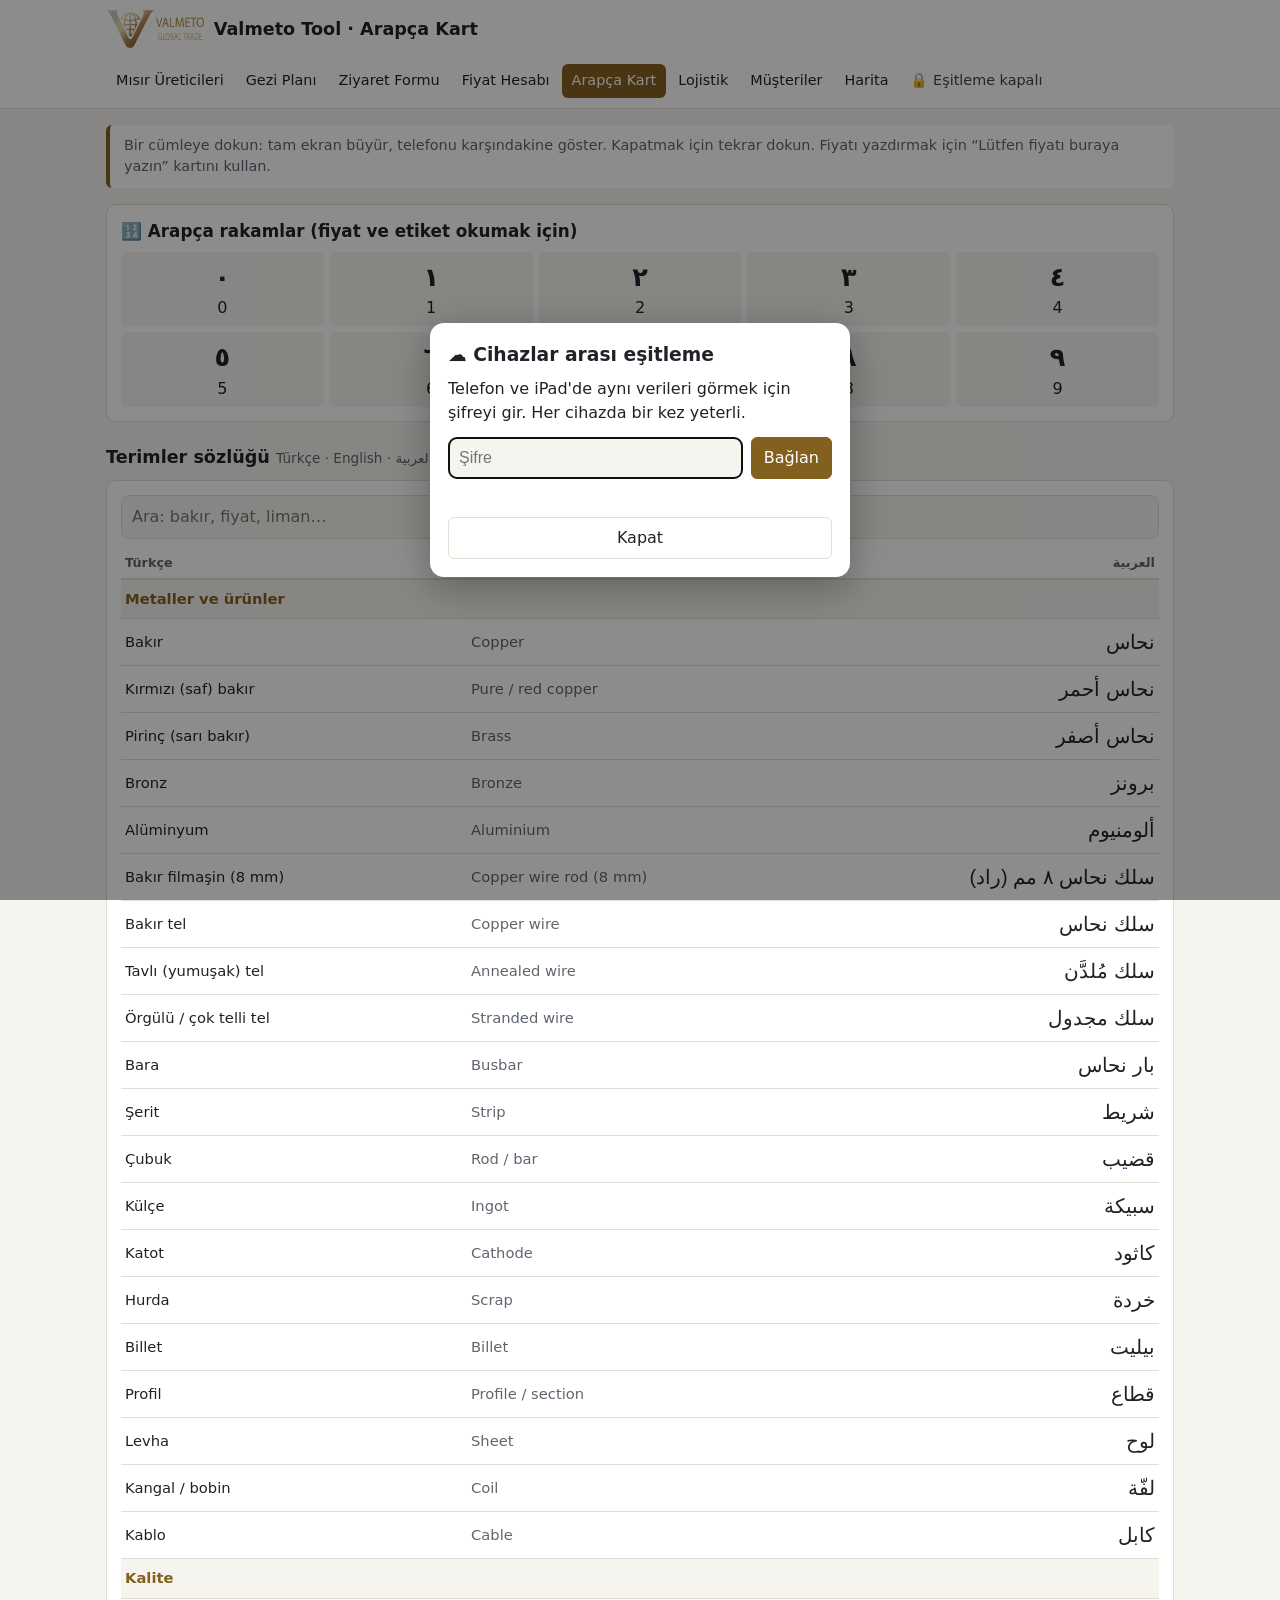
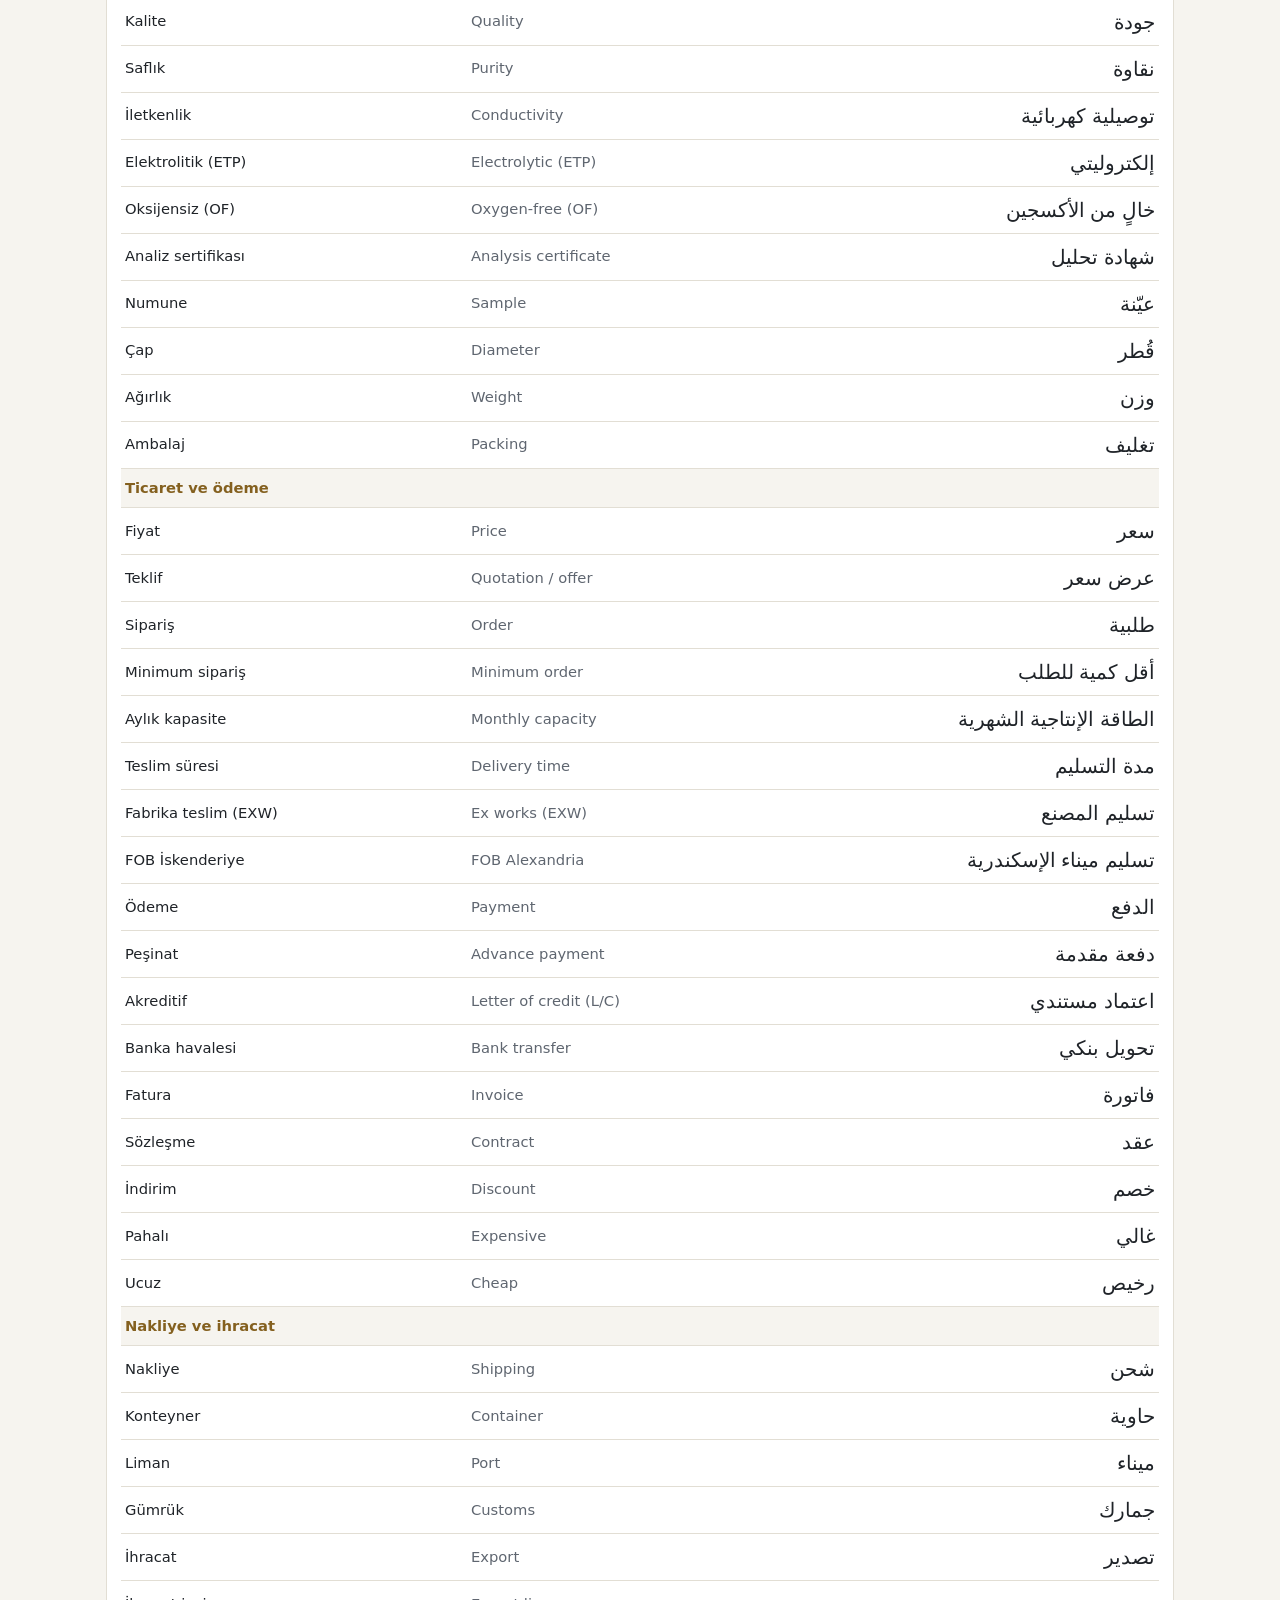
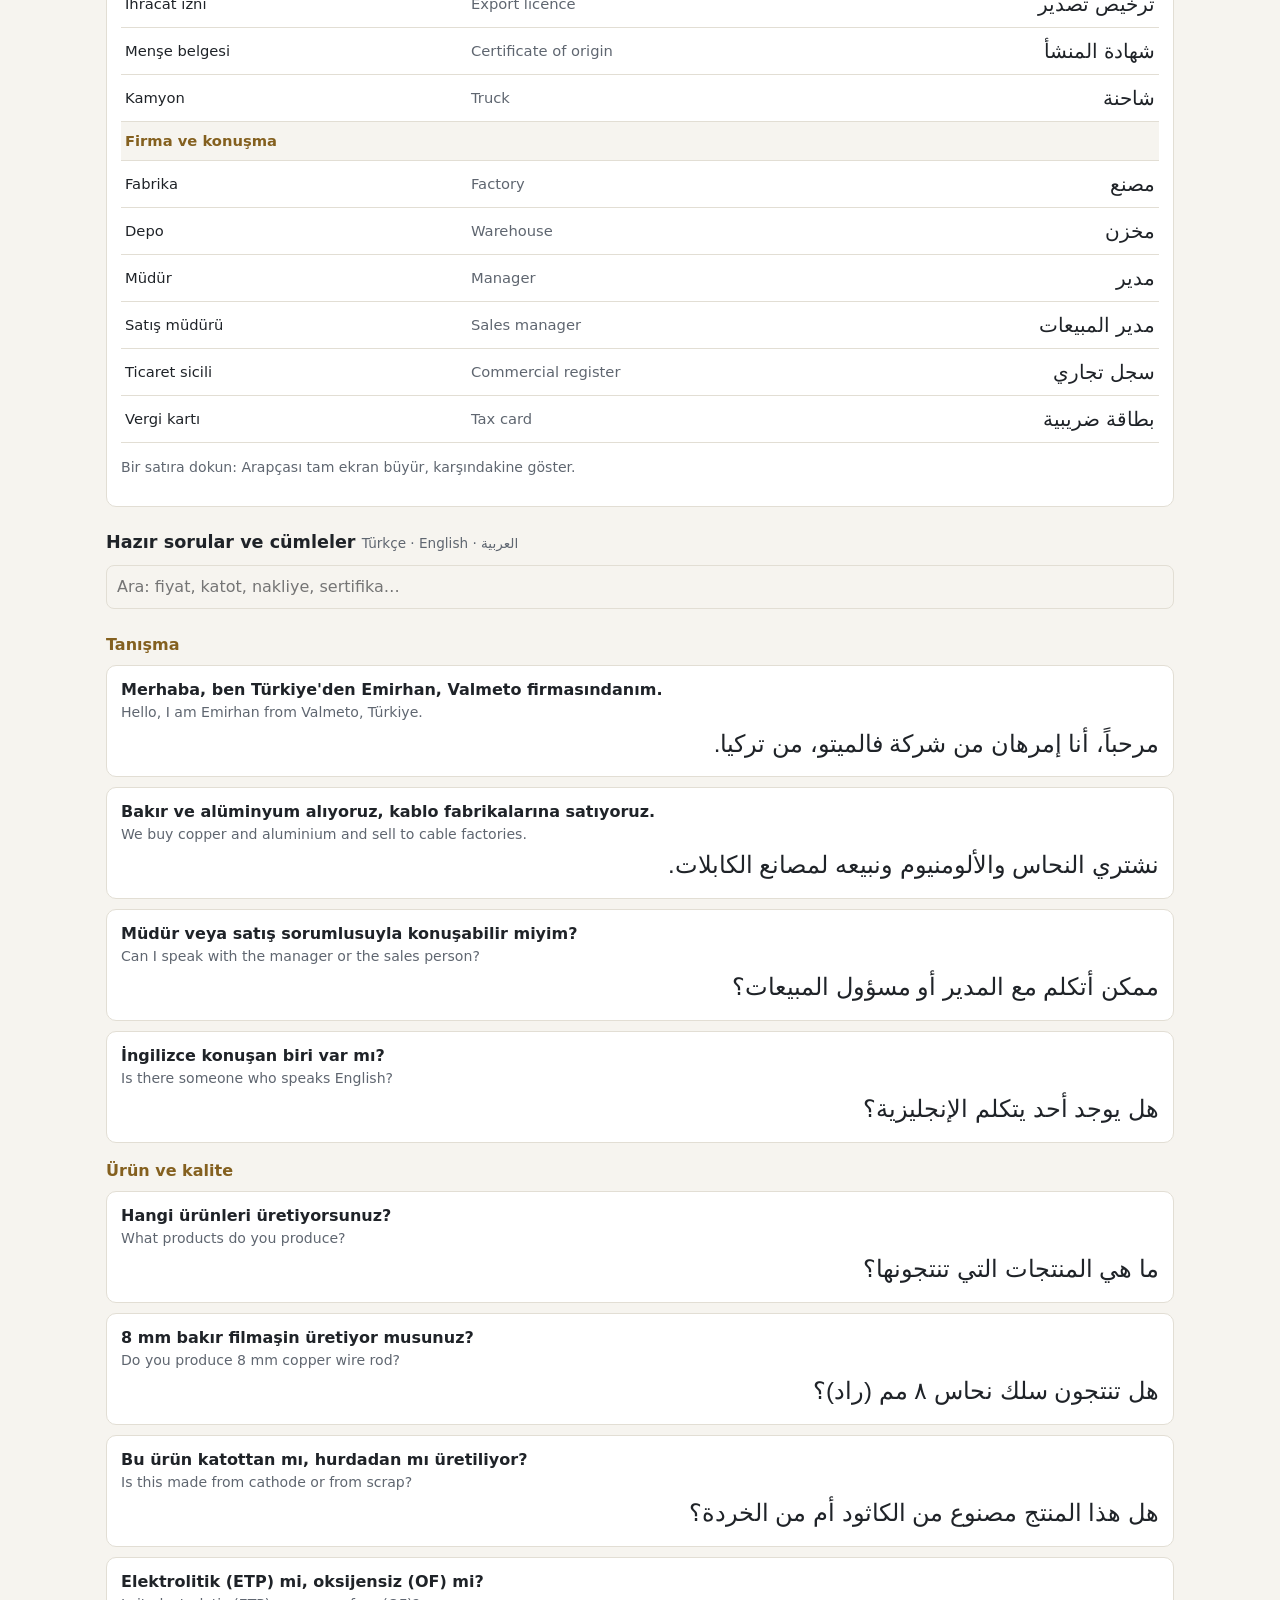
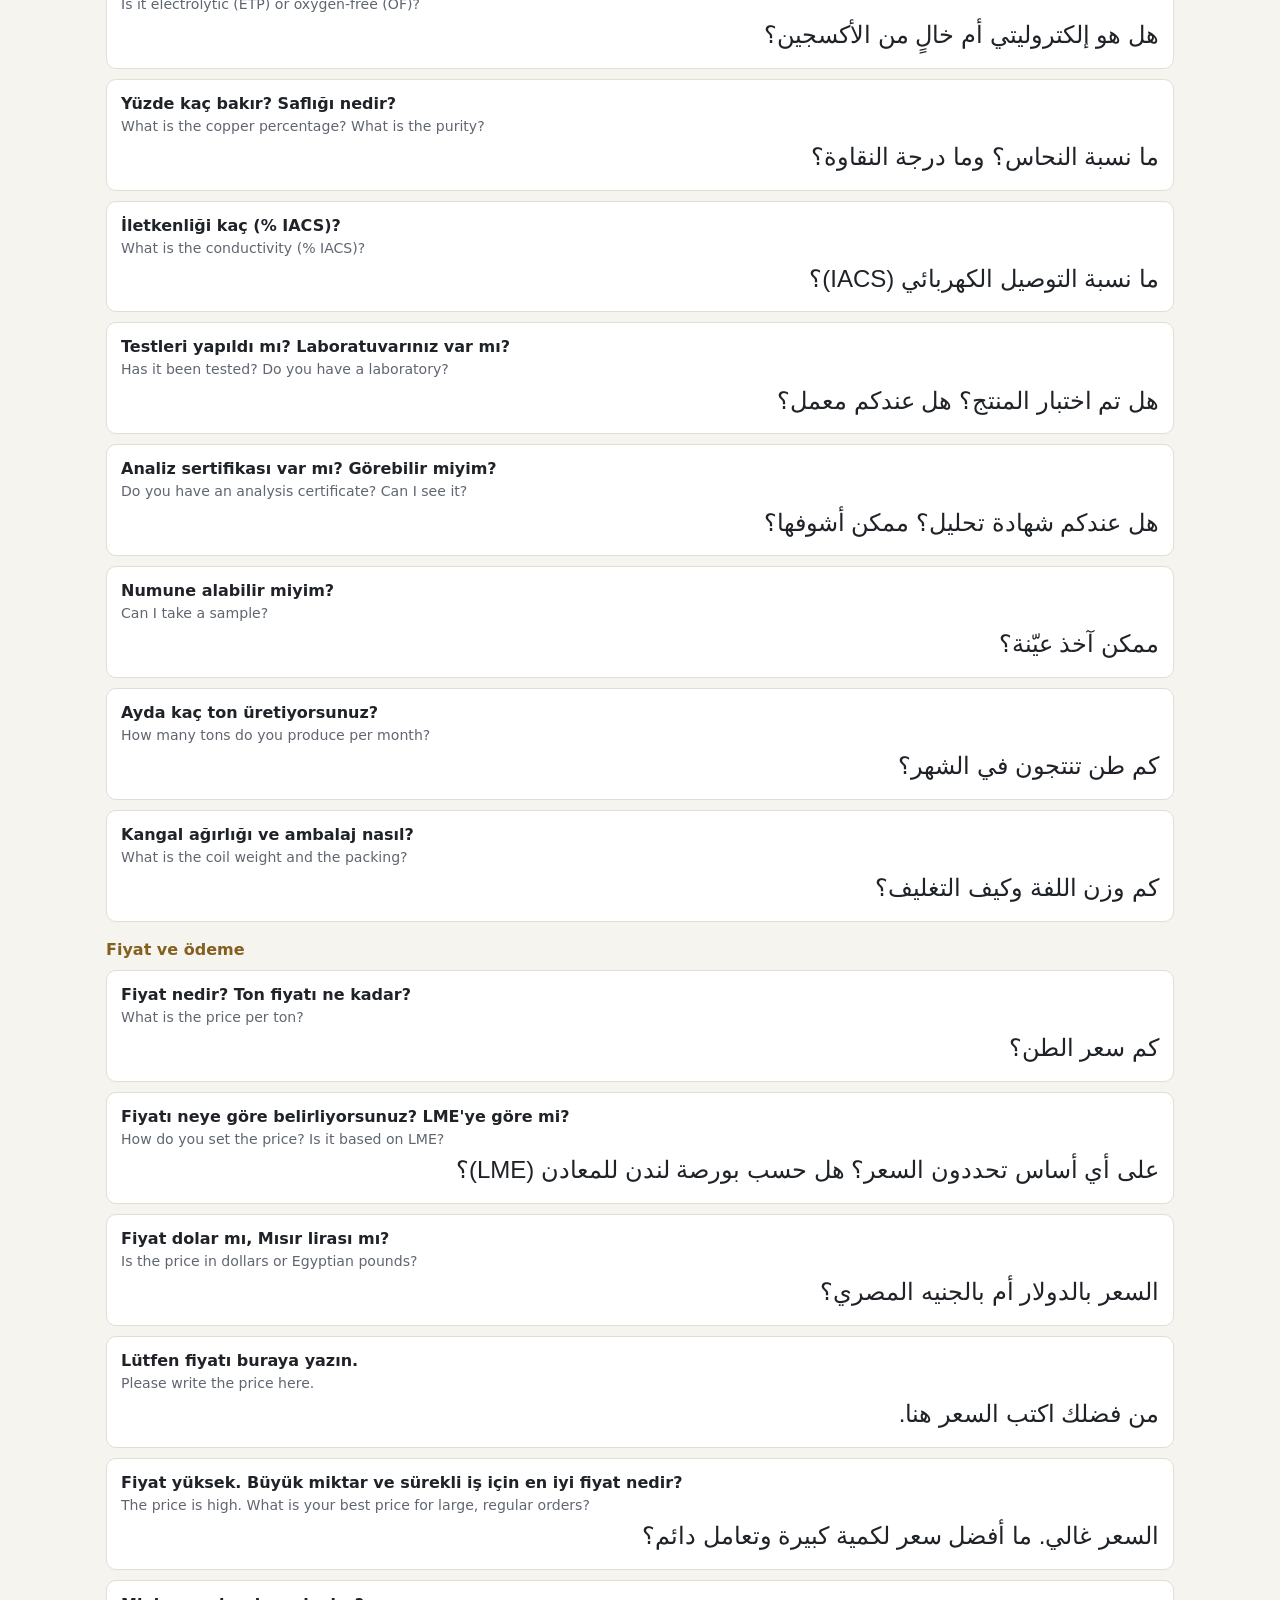
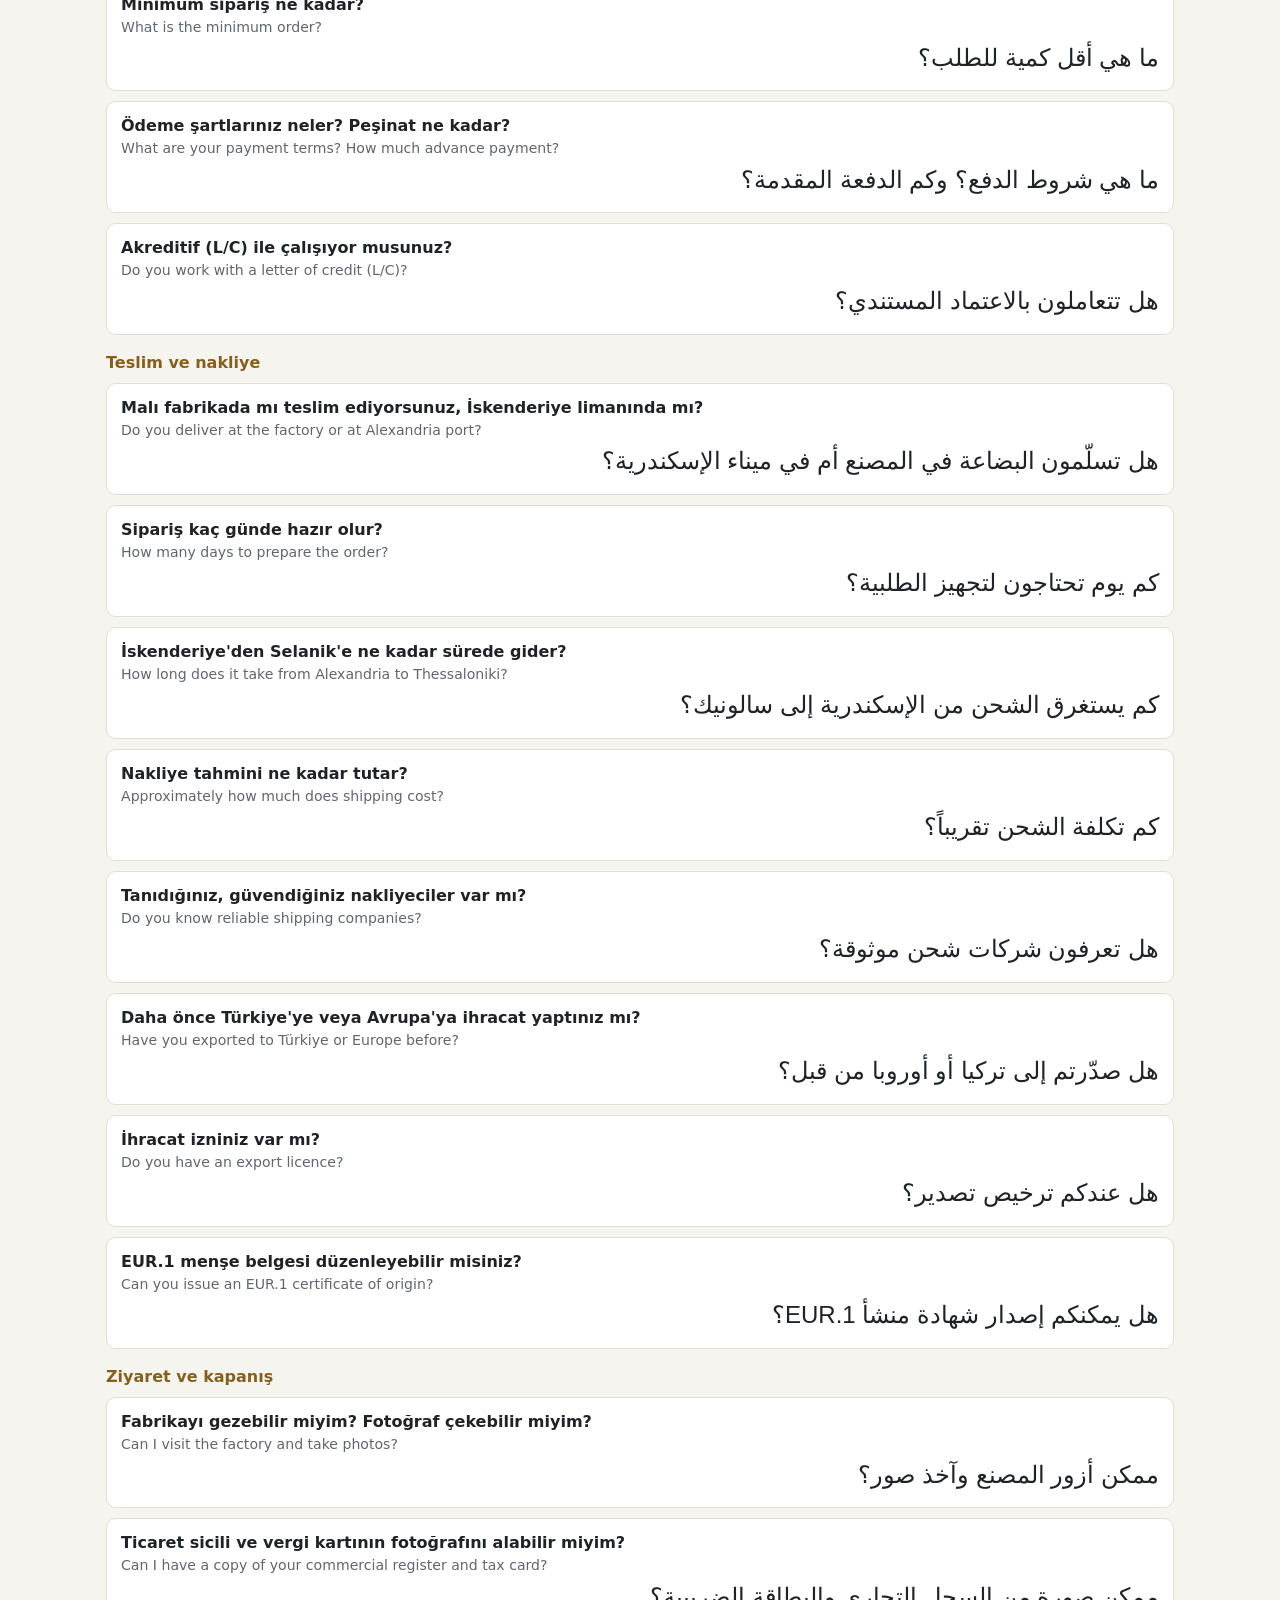
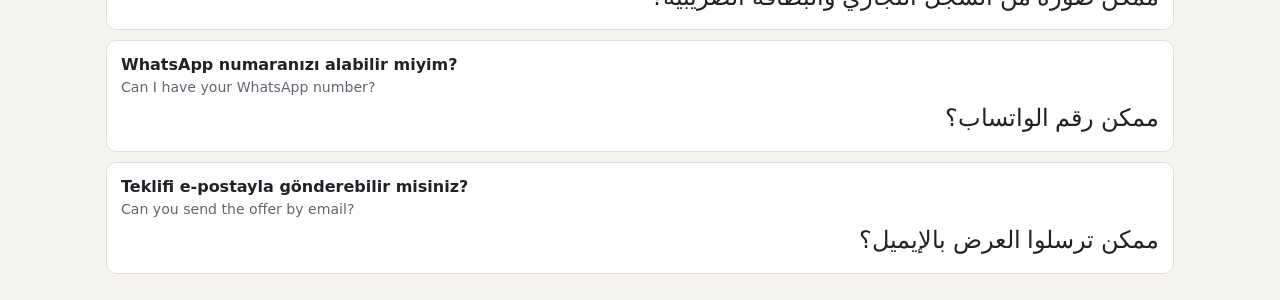
==== commit 3c2d3264: "Cihazlar arası eşitleme: Supabase veritabanı, şifreyle giriş, otomatik gönder/al Co-Authored-By: Cla" ====
--- a/arapca.html
+++ b/arapca.html
@@ -12,7 +12,7 @@
 <meta name="mobile-web-app-capable" content="yes">
 <meta name="apple-mobile-web-app-title" content="Valmeto">
 <meta name="apple-mobile-web-app-status-bar-style" content="black-translucent">
-<link rel="stylesheet" href="style.css?v=42">
+<link rel="stylesheet" href="style.css?v=47">
 <style>
   .phrase { background: var(--surface); border: 1px solid var(--border); border-radius: 10px; padding: 12px 14px; margin-bottom: 10px; cursor: pointer; }
   .phrase .tr { font-weight: 600; }
@@ -61,7 +61,8 @@
 </main>
 <div id="big" role="dialog" aria-label="Büyük gösterim"><div class="ar" id="bigAr"></div><div class="tr" id="bigTr"></div></div>
 
-<script src="common.js?v=42"></script>
+<script src="sync.js?v=47"></script>
+<script src="common.js?v=47"></script>
 <script>
 const Q = {"Tanışma": [["Merhaba, ben Türkiye'den Emirhan, Valmeto firmasındanım.", "Hello, I am Emirhan from Valmeto, Türkiye.", "مرحباً، أنا إمرهان من شركة فالميتو، من تركيا."], ["Bakır ve alüminyum alıyoruz, kablo fabrikalarına satıyoruz.", "We buy copper and aluminium and sell to cable factories.", "نشتري النحاس والألومنيوم ونبيعه لمصانع الكابلات."], ["Müdür veya satış sorumlusuyla konuşabilir miyim?", "Can I speak with the manager or the sales person?", "ممكن أتكلم مع المدير أو مسؤول المبيعات؟"], ["İngilizce konuşan biri var mı?", "Is there someone who speaks English?", "هل يوجد أحد يتكلم الإنجليزية؟"]], "Ürün ve kalite": [["Hangi ürünleri üretiyorsunuz?", "What products do you produce?", "ما هي المنتجات التي تنتجونها؟"], ["8 mm bakır filmaşin üretiyor musunuz?", "Do you produce 8 mm copper wire rod?", "هل تنتجون سلك نحاس ٨ مم (راد)؟"], ["Bu ürün katottan mı, hurdadan mı üretiliyor?", "Is this made from cathode or from scrap?", "هل هذا المنتج مصنوع من الكاثود أم من الخردة؟"], ["Elektrolitik (ETP) mi, oksijensiz (OF) mi?", "Is it electrolytic (ETP) or oxygen-free (OF)?", "هل هو إلكتروليتي أم خالٍ من الأكسجين؟"], ["Yüzde kaç bakır? Saflığı nedir?", "What is the copper percentage? What is the purity?", "ما نسبة النحاس؟ وما درجة النقاوة؟"], ["İletkenliği kaç (% IACS)?", "What is the conductivity (% IACS)?", "ما نسبة التوصيل الكهربائي (IACS)؟"], ["Testleri yapıldı mı? Laboratuvarınız var mı?", "Has it been tested? Do you have a laboratory?", "هل تم اختبار المنتج؟ هل عندكم معمل؟"], ["Analiz sertifikası var mı? Görebilir miyim?", "Do you have an analysis certificate? Can I see it?", "هل عندكم شهادة تحليل؟ ممكن أشوفها؟"], ["Numune alabilir miyim?", "Can I take a sample?", "ممكن آخذ عيّنة؟"], ["Ayda kaç ton üretiyorsunuz?", "How many tons do you produce per month?", "كم طن تنتجون في الشهر؟"], ["Kangal ağırlığı ve ambalaj nasıl?", "What is the coil weight and the packing?", "كم وزن اللفة وكيف التغليف؟"]], "Fiyat ve ödeme": [["Fiyat nedir? Ton fiyatı ne kadar?", "What is the price per ton?", "كم سعر الطن؟"], ["Fiyatı neye göre belirliyorsunuz? LME'ye göre mi?", "How do you set the price? Is it based on LME?", "على أي أساس تحددون السعر؟ هل حسب بورصة لندن للمعادن (LME)؟"], ["Fiyat dolar mı, Mısır lirası mı?", "Is the price in dollars or Egyptian pounds?", "السعر بالدولار أم بالجنيه المصري؟"], ["Lütfen fiyatı buraya yazın.", "Please write the price here.", "من فضلك اكتب السعر هنا."], ["Fiyat yüksek. Büyük miktar ve sürekli iş için en iyi fiyat nedir?", "The price is high. What is your best price for large, regular orders?", "السعر غالي. ما أفضل سعر لكمية كبيرة وتعامل دائم؟"], ["Minimum sipariş ne kadar?", "What is the minimum order?", "ما هي أقل كمية للطلب؟"], ["Ödeme şartlarınız neler? Peşinat ne kadar?", "What are your payment terms? How much advance payment?", "ما هي شروط الدفع؟ وكم الدفعة المقدمة؟"], ["Akreditif (L/C) ile çalışıyor musunuz?", "Do you work with a letter of credit (L/C)?", "هل تتعاملون بالاعتماد المستندي؟"]], "Teslim ve nakliye": [["Malı fabrikada mı teslim ediyorsunuz, İskenderiye limanında mı?", "Do you deliver at the factory or at Alexandria port?", "هل تسلّمون البضاعة في المصنع أم في ميناء الإسكندرية؟"], ["Sipariş kaç günde hazır olur?", "How many days to prepare the order?", "كم يوم تحتاجون لتجهيز الطلبية؟"], ["İskenderiye'den Selanik'e ne kadar sürede gider?", "How long does it take from Alexandria to Thessaloniki?", "كم يستغرق الشحن من الإسكندرية إلى سالونيك؟"], ["Nakliye tahmini ne kadar tutar?", "Approximately how much does shipping cost?", "كم تكلفة الشحن تقريباً؟"], ["Tanıdığınız, güvendiğiniz nakliyeciler var mı?", "Do you know reliable shipping companies?", "هل تعرفون شركات شحن موثوقة؟"], ["Daha önce Türkiye'ye veya Avrupa'ya ihracat yaptınız mı?", "Have you exported to Türkiye or Europe before?", "هل صدّرتم إلى تركيا أو أوروبا من قبل؟"], ["İhracat izniniz var mı?", "Do you have an export licence?", "هل عندكم ترخيص تصدير؟"], ["EUR.1 menşe belgesi düzenleyebilir misiniz?", "Can you issue an EUR.1 certificate of origin?", "هل يمكنكم إصدار شهادة منشأ EUR.1؟"]], "Ziyaret ve kapanış": [["Fabrikayı gezebilir miyim? Fotoğraf çekebilir miyim?", "Can I visit the factory and take photos?", "ممكن أزور المصنع وآخذ صور؟"], ["Ticaret sicili ve vergi kartının fotoğrafını alabilir miyim?", "Can I have a copy of your commercial register and tax card?", "ممكن صورة من السجل التجاري والبطاقة الضريبية؟"], ["WhatsApp numaranızı alabilir miyim?", "Can I have your WhatsApp number?", "ممكن رقم الواتساب؟"], ["Teklifi e-postayla gönderebilir misiniz?", "Can you send the offer by email?", "ممكن ترسلوا العرض بالإيميل؟"]]};
 const card = ([tr, en, ar]) => `<div class="phrase" data-ar="${esc(ar)}" data-tr="${esc(tr)}"><div class="tr">${esc(tr)}</div><div class="en">${esc(en)}</div><div class="ar">${esc(ar)}</div></div>`;
--- a/style.css
+++ b/style.css
@@ -132,3 +132,69 @@
 .wa-steps { display: flex; flex-wrap: wrap; gap: 6px; align-items: center; padding: 8px; border-radius: 8px; background: var(--bg); border: 1px dashed var(--border); font-size: .85rem; }
 .wa-steps b { width: 100%; }
 .wa-steps button { font-size: .85rem; padding: 7px 10px; }
+
+/* --- Sade üretici kartları (mobil öncelikli) --- */
+.filters { display: grid; grid-template-columns: 1fr auto; gap: 8px; margin: 10px 0; }
+.filters #q { grid-column: 1 / -1; }
+.filters input, .filters select, .filters button { font: inherit; font-size: 16px; padding: 9px 10px; border: 1px solid var(--border); border-radius: 8px; background: var(--surface); color: var(--text); min-width: 0; }
+.filters .chk { display: flex; align-items: center; gap: 6px; font-size: .9rem; }
+@media (min-width: 700px) { .filters { grid-template-columns: 2fr 1fr auto auto; } .filters #q { grid-column: auto; } }
+.pcard { gap: 10px; }
+.pcard h2 { font-size: 1.05rem; line-height: 1.3; margin: 0 0 6px; }
+.pc-plan { display: flex; flex-wrap: wrap; gap: 8px; align-items: center; }
+.plandate { display: inline-flex; align-items: center; gap: 6px; font-size: .85rem; color: var(--muted); }
+.plandate input { font: inherit; font-size: 15px; padding: 5px 8px; border: 1px solid var(--accent); border-radius: 8px; background: var(--bg); color: var(--text); }
+.pc-btns { display: grid; grid-template-columns: repeat(auto-fill, minmax(118px, 1fr)); gap: 6px; }
+.pc-btns .btn { display: flex; align-items: center; justify-content: center; text-align: center; padding: 9px 6px; border: 1px solid var(--border); border-radius: 8px; text-decoration: none; color: var(--text); background: var(--surface); font-size: .9rem; }
+.pc-btns .btn.wa { border-color: #25d366; }
+.pc-btns .btn.primary-link { background: var(--accent); color: #fff; border-color: var(--accent); }
+@media (prefers-color-scheme: dark) { .pc-btns .btn.primary-link { color: #14171c; } }
+.pc-more summary { cursor: pointer; font-weight: 600; font-size: .9rem; color: var(--accent); padding: 4px 0; }
+.pc-more { border-top: 1px dashed var(--border); padding-top: 6px; font-size: .9rem; }
+.pc-more p { margin: 4px 0 8px; }
+.mini-h { display: block; font-size: .8rem; color: var(--muted); margin-top: 6px; text-transform: uppercase; letter-spacing: .03em; }
+ul.plain { list-style: none; padding: 0; margin: 4px 0 8px; }
+ul.plain li { padding: 3px 0; overflow-wrap: anywhere; }
+.pc-ours.evet b { color: var(--ok); } .pc-ours.kismen b { color: var(--warn); } .pc-ours.dogrulanamadi b { color: var(--danger); }
+.pc-links { display: flex; gap: 12px; flex-wrap: wrap; }
+.wa-top summary { cursor: pointer; }
+.wa-msg { margin-top: 10px; }
+.wa-msg pre { white-space: pre-wrap; font: inherit; font-size: .9rem; background: var(--bg); padding: 10px; border-radius: 8px; border: 1px solid var(--border); margin: 6px 0; }
+.card, .contacts, .meta { overflow-wrap: anywhere; }
+.mailtrack { grid-template-columns: minmax(0, 1fr) minmax(0, 1fr); }
+
+/* --- Gezi takvimi --- */
+.cal { display: flex; gap: 6px; overflow-x: auto; padding-bottom: 4px; }
+.cal-day { flex: 0 0 64px; display: flex; flex-direction: column; align-items: center; padding: 6px 4px; border: 2px solid var(--border); border-radius: 10px; text-decoration: none; color: var(--muted); font-size: .75rem; background: var(--bg); }
+.cal-day b { font-size: 1.3rem; color: var(--text); }
+.cal-day.has { color: var(--text); background: var(--surface); }
+.cal-day small { font-size: .72rem; }
+.day-card h2 small { font-weight: 400; }
+
+/* --- iPad / geniş ekran --- */
+@media (min-width: 900px) {
+  #pwMsgs, #waMsgs { display: grid; grid-template-columns: repeat(3, minmax(0, 1fr)); gap: 12px; align-items: stretch; }
+  .wa-msg { display: flex; flex-direction: column; margin-top: 8px; }
+  .wa-msg pre { flex: 1; }
+  .wa-msg button { align-self: flex-start; }
+  .day-card .stop { grid-template-columns: 34px minmax(0, 1fr); }
+}
+@media (min-width: 1000px) {
+  .map-layout { display: grid; grid-template-columns: minmax(0, 2fr) minmax(300px, 1fr); gap: 14px; align-items: start; }
+  .map-layout #map { height: calc(100vh - 190px); min-height: 480px; }
+  .map-layout #routePanel { margin-top: 0 !important; max-height: calc(100vh - 190px); overflow-y: auto; }
+}
+@media (min-width: 700px) and (max-width: 999px) { #map { height: 55vh; } }
+
+/* Eşitleme */
+nav a.syncbtn { margin-left: auto; white-space: nowrap; }
+nav a.syncbtn[data-state="off"], nav a.syncbtn[data-state="err"] { opacity: .85; }
+nav a.syncbtn[data-state="new"] { font-weight: 700; }
+.sync-ov { position: fixed; inset: 0; background: rgba(0,0,0,.45); display: flex; align-items: center; justify-content: center; z-index: 5000; padding: 16px; }
+.sync-card { background: var(--surface); color: var(--text); border-radius: 14px; padding: 18px; width: 100%; max-width: 420px; box-shadow: 0 10px 40px rgba(0,0,0,.3); }
+.sync-card h3 { margin: 0 0 8px; }
+.sync-card p { margin: 6px 0; }
+.sync-row { display: flex; gap: 8px; margin: 12px 0; flex-wrap: wrap; }
+.sync-row input { flex: 1; min-width: 0; font-size: 16px; padding: 10px; border: 1px solid var(--border, #c9d2dc); border-radius: 8px; background: var(--bg); color: var(--text); }
+.sync-err { color: #b3261e; min-height: 1.2em; }
+.sync-card #syncClose { width: 100%; }
